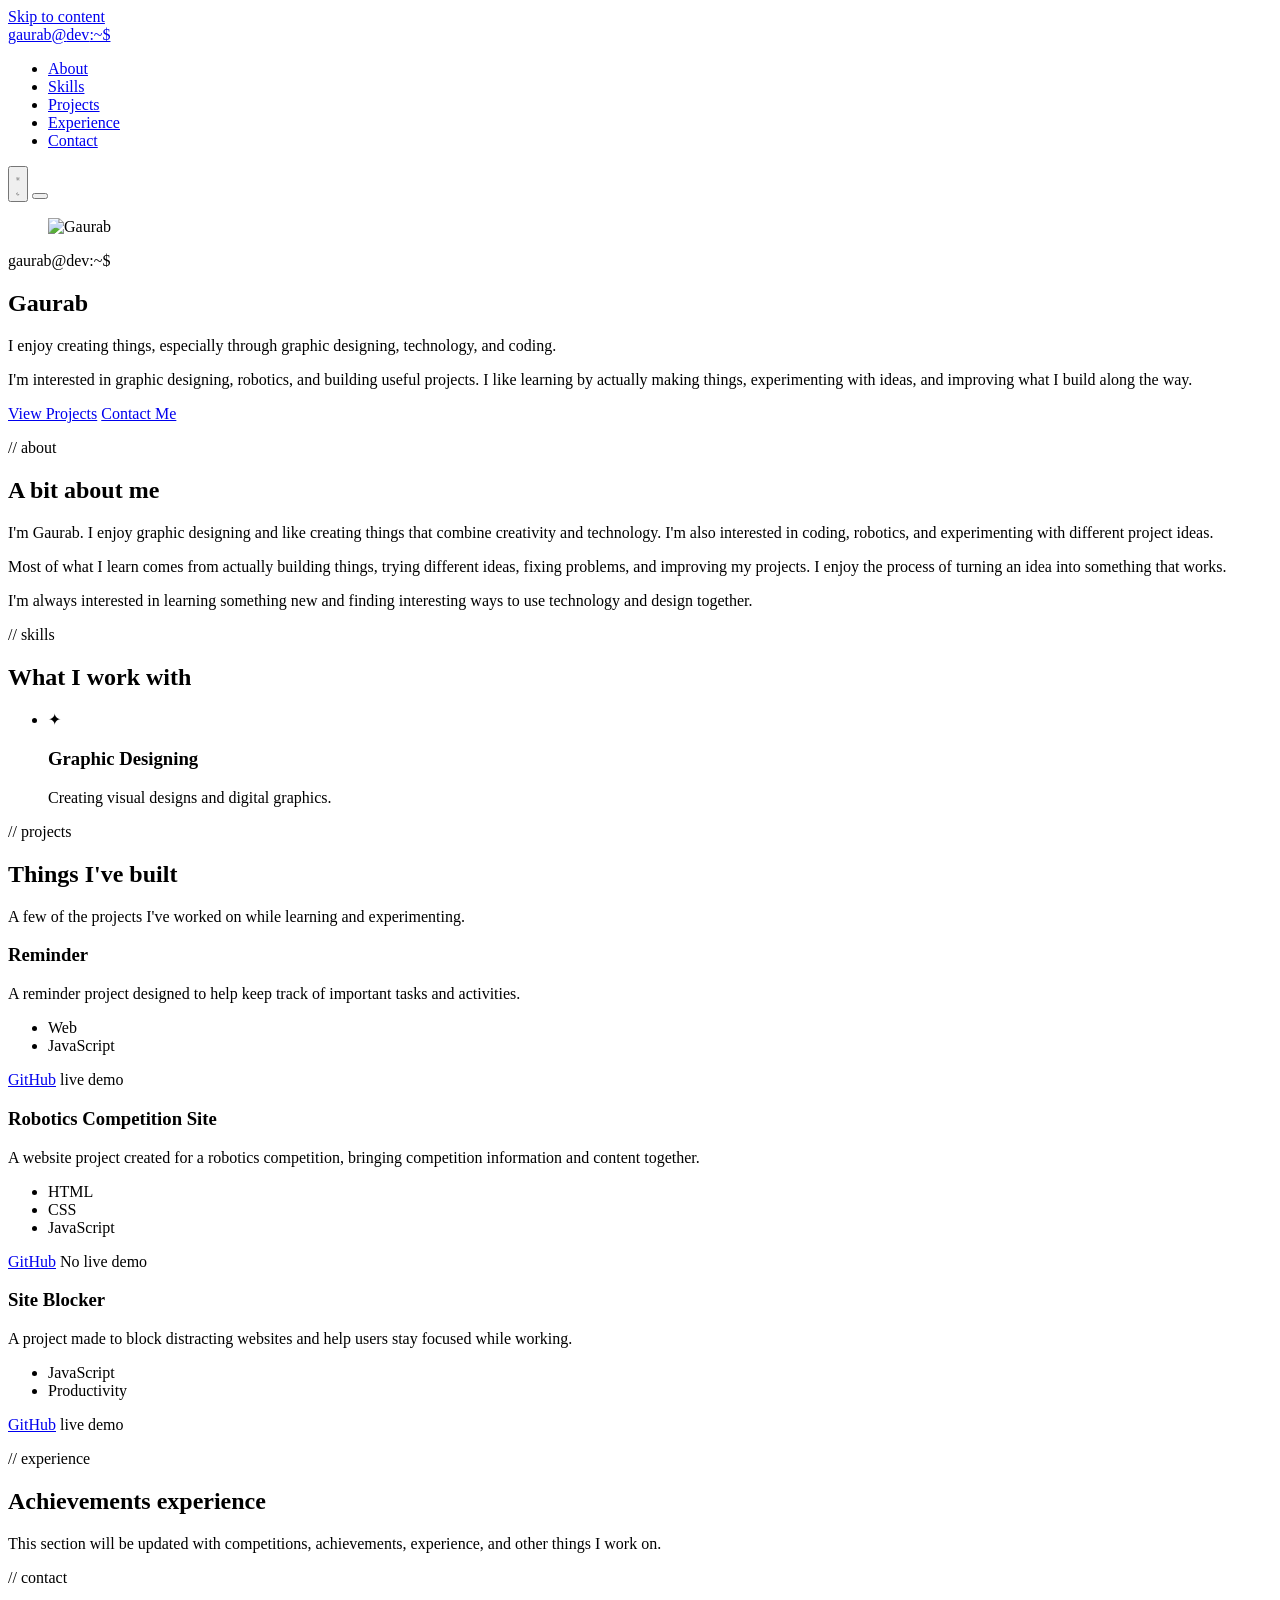
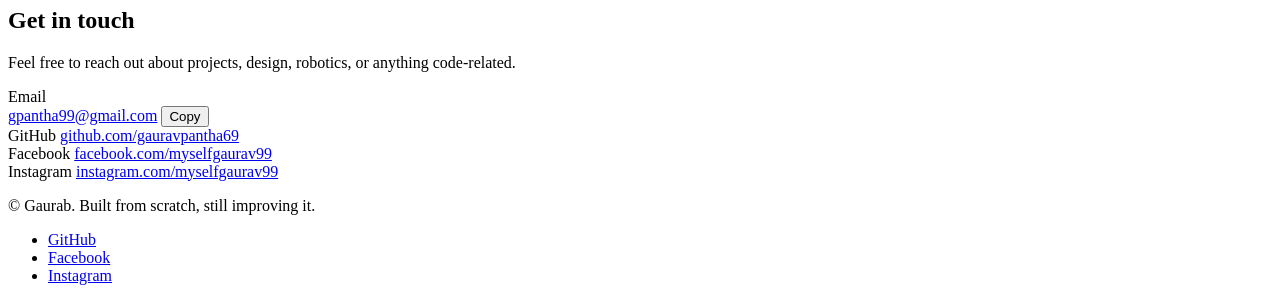
==== index.html @ 4f50353a "index.html" ====
<!DOCTYPE html>
<html lang="en">
<head>
  <meta charset="UTF-8" />
  <meta name="viewport" content="width=device-width, initial-scale=1.0" />
  <title>Gaurab</title>
  <meta name="description" content="Portfolio of Gaurab — student interested in graphic designing, coding, technology, and robotics." />

  <!-- PWA -->
  <link rel="manifest" href="manifest.json" />
  <meta name="theme-color" content="#14171C" />
  <link rel="icon" type="image/png" sizes="192x192" href="assets/icons/icon-192.png" />
  <link rel="apple-touch-icon" href="assets/icons/icon-192.png" />

  <link rel="preconnect" href="https://fonts.googleapis.com" />
  <link rel="preconnect" href="https://fonts.gstatic.com" crossorigin />
  <link href="https://fonts.googleapis.com/css2?family=JetBrains+Mono:wght@400;500;600;700&family=Inter:wght@400;500;600;700&display=swap" rel="stylesheet" />

  <link rel="stylesheet" href="style.css" />
</head>
<body>

  <a class="skip-link" href="#main">Skip to content</a>


  <header class="site-header">
    <nav class="nav" aria-label="Primary">
      <a href="#top" class="nav__logo" aria-label="Gaurab, back to top">
        <span class="nav__prompt">gaurab<span class="nav__at">@</span>dev<span class="nav__colon">:~$</span></span>
      </a>

      <ul class="nav__links" id="nav-links">
        <li><a href="#about" class="nav__link" data-nav-link>About</a></li>
        <li><a href="#skills" class="nav__link" data-nav-link>Skills</a></li>
        <li><a href="#projects" class="nav__link" data-nav-link>Projects</a></li>
        <li><a href="#experience" class="nav__link" data-nav-link>Experience</a></li>
        <li><a href="#contact" class="nav__link" data-nav-link>Contact</a></li>
      </ul>

      <div class="nav__controls">
        <button type="button" class="theme-toggle" id="theme-toggle" aria-label="Switch to light theme" aria-pressed="false">
          <svg class="icon icon-sun" viewBox="0 0 24 24" fill="none" aria-hidden="true" focusable="false">
            <circle cx="12" cy="12" r="4.2" stroke="currentColor" stroke-width="1.6"/>
            <path stroke="currentColor" stroke-width="1.6" stroke-linecap="round" d="M12 2.5v2.4M12 19.1v2.4M4.2 4.2l1.7 1.7M18.1 18.1l1.7 1.7M2.5 12h2.4M19.1 12h2.4M4.2 19.8l1.7-1.7M18.1 5.9l1.7-1.7"/>
          </svg>
          <svg class="icon icon-moon" viewBox="0 0 24 24" fill="none" aria-hidden="true" focusable="false">
            <path stroke="currentColor" stroke-width="1.6" stroke-linejoin="round" d="M20 14.5A8.5 8.5 0 1 1 9.5 4a6.8 6.8 0 0 0 10.5 10.5Z"/>
          </svg>
        </button>

        <button type="button" class="nav__burger" id="nav-burger" aria-label="Open menu" aria-expanded="false" aria-controls="nav-links">
          <span></span><span></span><span></span>
        </button>
      </div>
    </nav>
  </header>

  <main id="main">

    <section class="hero" id="top">
      <div class="wrap hero__layout">
        <figure class="hero__photo">
          <img src="assets/images/gaurav.jpg" alt="Gaurab" width="700" height="978" />
        </figure>

        <div class="hero__text">
          <p class="hero__terminal" aria-hidden="true">
            <span class="hero__terminal-prompt">gaurab@dev:~$</span>
            <span class="hero__terminal-text" id="terminal-text"></span><span class="hero__cursor" id="terminal-cursor">&nbsp;</span>
          </p>

          <h1 class="hero__name">Gaurab</h1>

          <p class="hero__tagline">
            I enjoy creating things, especially through graphic designing, technology, and coding.
          </p>

          <p class="hero__desc">
            I'm interested in graphic designing, robotics, and building useful projects.
            I like learning by actually making things, experimenting with ideas, and improving
            what I build along the way.
          </p>

          <div class="hero__actions">
            <a href="#projects" class="btn btn--primary">View Projects</a>
            <a href="#contact" class="btn btn--ghost">Contact Me</a>
          </div>
        </div>
      </div>
    </section>


    <section class="section" id="about">
      <div class="wrap">
        <p class="eyebrow">// about</p>
        <h2 class="section__title">A bit about me</h2>

        <div class="about__content">
          <p>
            I'm Gaurab. I enjoy graphic designing and like creating things that
            combine creativity and technology. I'm also interested in coding,
            robotics, and experimenting with different project ideas.
          </p>

          <p>
            Most of what I learn comes from actually building things, trying
            different ideas, fixing problems, and improving my projects.
            I enjoy the process of turning an idea into something that works.
          </p>

          <p>
            I'm always interested in learning something new and finding
            interesting ways to use technology and design together.
          </p>
        </div>
      </div>
    </section>


    <section class="section" id="skills">
      <div class="wrap">
        <p class="eyebrow">// skills</p>
        <h2 class="section__title">What I work with</h2>

        <ul class="skills-grid" role="list">
          <li class="skill-card">
            <span class="skill-card__mark" aria-hidden="true">✦</span>
            <h3 class="skill-card__name">Graphic Designing</h3>
            <p class="skill-card__note">Creating visual designs and digital graphics.</p>
          </li>
        </ul>
      </div>
    </section>

    <section class="section" id="projects">
      <div class="wrap">
        <p class="eyebrow">// projects</p>
        <h2 class="section__title">Things I've built</h2>
        <p class="section__intro">
          A few of the projects I've worked on while learning and experimenting.
        </p>

        <div class="projects-grid">

          <article class="project-card">
            <div class="project-card__pins" aria-hidden="true"><span></span><span></span><span></span><span></span></div>
            <h3 class="project-card__title">Reminder</h3>
            <p class="project-card__desc">
              A reminder project designed to help keep track of important
              tasks and activities.
            </p>
            <ul class="project-card__tech" aria-label="Technologies used">
              <li>Web</li>
              <li>JavaScript</li>
            </ul>
            <div class="project-card__actions">
              <a href="https://gpantha99-ctrl.github.io/extention/" class="btn btn--small" aria-label="View Reminder on GitHub">GitHub</a>
              <span class="project-card__no-demo">live demo</span>
            </div>
          </article>

          <article class="project-card">
            <div class="project-card__pins" aria-hidden="true"><span></span><span></span><span></span><span></span></div>
            <h3 class="project-card__title">Robotics Competition Site</h3>
            <p class="project-card__desc">
              A website project created for a robotics competition,
              bringing competition information and content together.
            </p>
            <ul class="project-card__tech" aria-label="Technologies used">
              <li>HTML</li>
              <li>CSS</li>
              <li>JavaScript</li>
            </ul>
            <div class="project-card__actions">
              <a href="#" class="btn btn--small" aria-label="View Robotics Competition Site on GitHub">GitHub</a>
              <span class="project-card__no-demo">No live demo</span>
            </div>
          </article>

          <article class="project-card">
            <div class="project-card__pins" aria-hidden="true"><span></span><span></span><span></span><span></span></div>
            <h3 class="project-card__title">Site Blocker</h3>
            <p class="project-card__desc">
              A project made to block distracting websites and help
              users stay focused while working.
            </p>
            <ul class="project-card__tech" aria-label="Technologies used">
              <li>JavaScript</li>
              <li>Productivity</li>
            </ul>
            <div class="project-card__actions">
              <a href="https://gpantha99-ctrl.github.io/Site-Blocker/" class="btn btn--small" aria-label="View Site Blocker on GitHub">GitHub</a>
              <span class="project-card__no-demo">live demo</span>
            </div>
          </article>

        </div>
      </div>
    </section>

    <section class="section" id="experience">
      <div class="wrap">
        <p class="eyebrow">// experience</p>
        <h2 class="section__title">Achievements experience</h2>

        <div class="empty-state">
          <p class="empty-state__text">
            This section will be updated with competitions, achievements,
            experience, and other things I work on.
          </p>
        </div>
      </div>
    </section>

    <section class="section" id="contact">
      <div class="wrap">
        <p class="eyebrow">// contact</p>
        <h2 class="section__title">Get in touch</h2>
        <p class="section__intro">
          Feel free to reach out about projects, design, robotics, or anything code-related.
        </p>

        <div class="contact-grid">

          <div class="contact-card">
            <span class="contact-card__label">Email</span>
            <div class="contact-card__row">
              <a href="mailto:gpantha99@gmail.com" class="contact-card__value" id="email-link">gpantha99@gmail.com</a>
              <button type="button" class="copy-btn" id="copy-email-btn" aria-label="Copy email address to clipboard">
                <span id="copy-btn-text">Copy</span>
              </button>
            </div>
          </div>

          <div class="contact-card">
            <span class="contact-card__label">GitHub</span>
            <a href="https://github.com/gauravpantha69" class="contact-card__value" target="_blank" rel="noopener noreferrer">
              github.com/gauravpantha69
            </a>
          </div>

          <div class="contact-card">
            <span class="contact-card__label">Facebook</span>
            <a href="https://www.facebook.com/myselfgaurav99" class="contact-card__value" target="_blank" rel="noopener noreferrer">
              facebook.com/myselfgaurav99
            </a>
          </div>

          <div class="contact-card">
            <span class="contact-card__label">Instagram</span>
            <a href="https://www.instagram.com/myselfgaurav99" class="contact-card__value" target="_blank" rel="noopener noreferrer">
              instagram.com/myselfgaurav99
            </a>
          </div>

        </div>
      </div>
    </section>

  </main>


  <footer class="site-footer">
    <div class="wrap site-footer__inner">
      <p class="site-footer__copy">
        © <span id="year"></span> Gaurab. Built from scratch, still improving it.
      </p>

      <ul class="site-footer__links">
        <li>
          <a href="https://github.com/gauravpantha69" target="_blank" rel="noopener noreferrer" aria-label="GitHub">
            GitHub
          </a>
        </li>

        <li>
          <a href="https://www.facebook.com/myselfgaurav99" target="_blank" rel="noopener noreferrer" aria-label="Facebook">
            Facebook
          </a>
        </li>

        <li>
          <a href="https://www.instagram.com/myselfgaurav99" target="_blank" rel="noopener noreferrer" aria-label="Instagram">
            Instagram
          </a>
        </li>
      </ul>
    </div>
  </footer>

  <script src="script.js"></script>
</body>
</html>
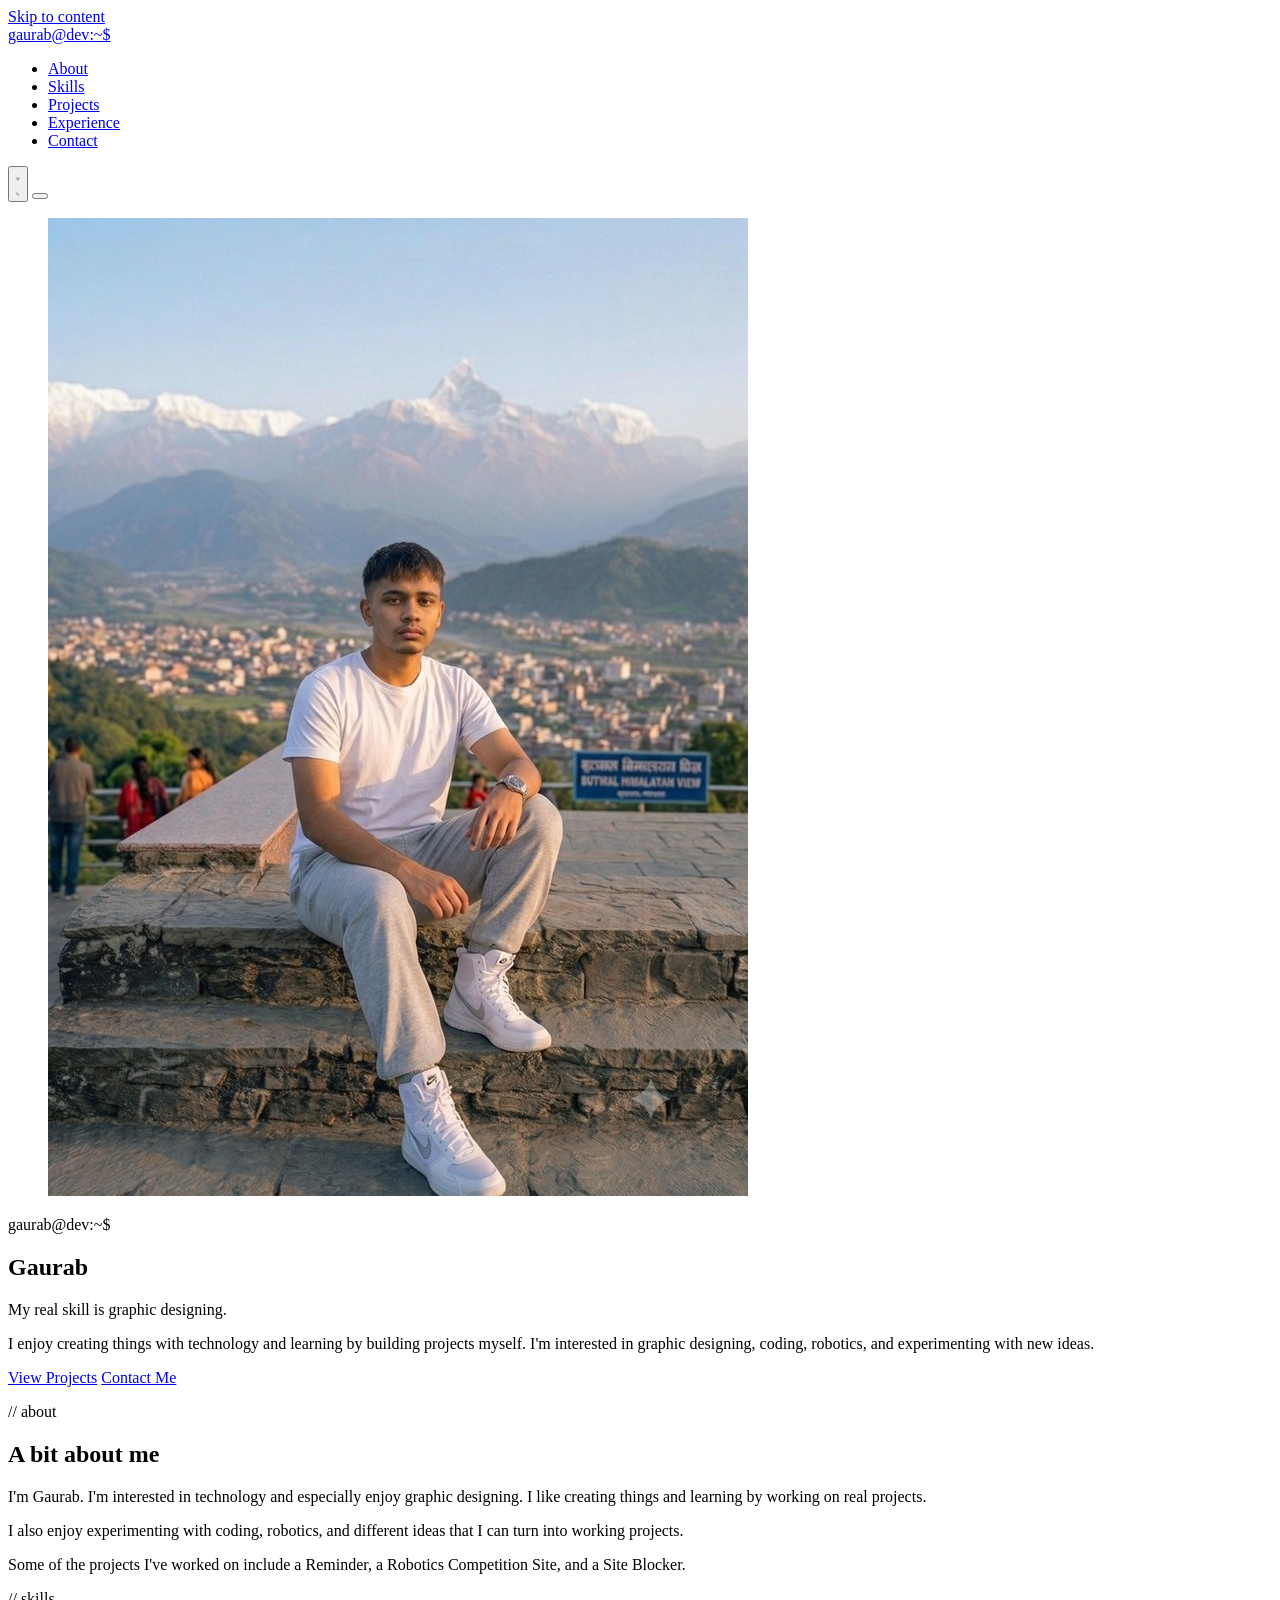
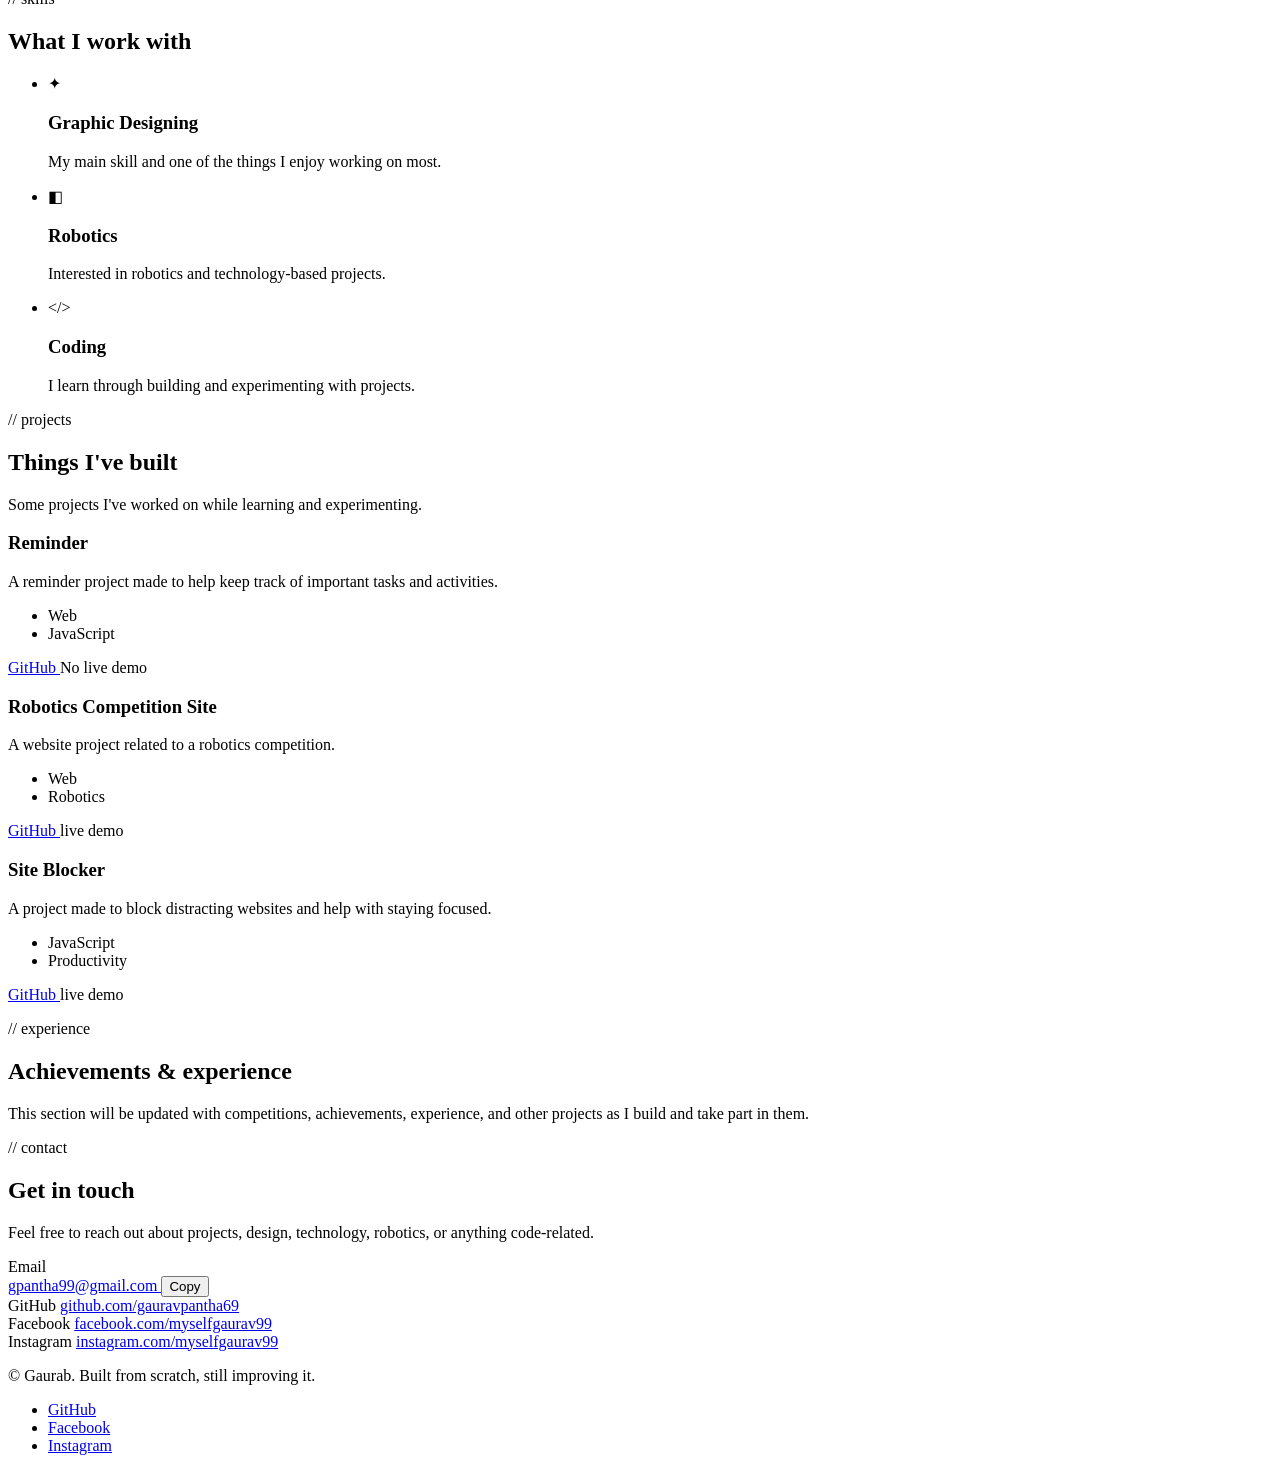
==== commit f500cdf5: "index.html" ====
--- a/index.html
+++ b/index.html
@@ -1,10 +1,11 @@
 <!DOCTYPE html>
 <html lang="en">
 <head>
+
   <meta charset="UTF-8" />
   <meta name="viewport" content="width=device-width, initial-scale=1.0" />
   <title>Gaurab</title>
-  <meta name="description" content="Portfolio of Gaurab — student interested in graphic designing, coding, technology, and robotics." />
+  <meta name="description" content="Portfolio of Gaurab — graphic designer interested in technology, coding, and robotics." />
 
   <!-- PWA -->
   <link rel="manifest" href="manifest.json" />
@@ -22,9 +23,9 @@
 
   <a class="skip-link" href="#main">Skip to content</a>
 
-
   <header class="site-header">
     <nav class="nav" aria-label="Primary">
+
       <a href="#top" class="nav__logo" aria-label="Gaurab, back to top">
         <span class="nav__prompt">gaurab<span class="nav__at">@</span>dev<span class="nav__colon">:~$</span></span>
       </a>
@@ -38,11 +39,13 @@
       </ul>
 
       <div class="nav__controls">
+
         <button type="button" class="theme-toggle" id="theme-toggle" aria-label="Switch to light theme" aria-pressed="false">
           <svg class="icon icon-sun" viewBox="0 0 24 24" fill="none" aria-hidden="true" focusable="false">
             <circle cx="12" cy="12" r="4.2" stroke="currentColor" stroke-width="1.6"/>
             <path stroke="currentColor" stroke-width="1.6" stroke-linecap="round" d="M12 2.5v2.4M12 19.1v2.4M4.2 4.2l1.7 1.7M18.1 18.1l1.7 1.7M2.5 12h2.4M19.1 12h2.4M4.2 19.8l1.7-1.7M18.1 5.9l1.7-1.7"/>
           </svg>
+
           <svg class="icon icon-moon" viewBox="0 0 24 24" fill="none" aria-hidden="true" focusable="false">
             <path stroke="currentColor" stroke-width="1.6" stroke-linejoin="round" d="M20 14.5A8.5 8.5 0 1 1 9.5 4a6.8 6.8 0 0 0 10.5 10.5Z"/>
           </svg>
@@ -51,40 +54,51 @@
         <button type="button" class="nav__burger" id="nav-burger" aria-label="Open menu" aria-expanded="false" aria-controls="nav-links">
           <span></span><span></span><span></span>
         </button>
+
       </div>
     </nav>
   </header>
 
+
   <main id="main">
 
     <section class="hero" id="top">
       <div class="wrap hero__layout">
+
         <figure class="hero__photo">
-          <img src="assets/images/gaurav.jpg" alt="Gaurab" width="700" height="978" />
+          <img
+            src="assests/images/gaurav.jpg"
+            alt="Gaurab"
+            width="700"
+            height="978"
+          />
         </figure>
 
         <div class="hero__text">
+
           <p class="hero__terminal" aria-hidden="true">
             <span class="hero__terminal-prompt">gaurab@dev:~$</span>
-            <span class="hero__terminal-text" id="terminal-text"></span><span class="hero__cursor" id="terminal-cursor">&nbsp;</span>
+            <span class="hero__terminal-text" id="terminal-text"></span>
+            <span class="hero__cursor" id="terminal-cursor">&nbsp;</span>
           </p>
 
           <h1 class="hero__name">Gaurab</h1>
 
           <p class="hero__tagline">
-            I enjoy creating things, especially through graphic designing, technology, and coding.
+            My real skill is graphic designing.
           </p>
 
           <p class="hero__desc">
-            I'm interested in graphic designing, robotics, and building useful projects.
-            I like learning by actually making things, experimenting with ideas, and improving
-            what I build along the way.
+            I enjoy creating things with technology and learning by building
+            projects myself. I'm interested in graphic designing, coding,
+            robotics, and experimenting with new ideas.
           </p>
 
           <div class="hero__actions">
             <a href="#projects" class="btn btn--primary">View Projects</a>
             <a href="#contact" class="btn btn--ghost">Contact Me</a>
           </div>
+
         </div>
       </div>
     </section>
@@ -92,165 +106,303 @@
 
     <section class="section" id="about">
       <div class="wrap">
+
         <p class="eyebrow">// about</p>
         <h2 class="section__title">A bit about me</h2>
 
         <div class="about__content">
+
           <p>
-            I'm Gaurab. I enjoy graphic designing and like creating things that
-            combine creativity and technology. I'm also interested in coding,
-            robotics, and experimenting with different project ideas.
+            I'm Gaurab. I'm interested in technology and especially enjoy
+            graphic designing. I like creating things and learning by
+            working on real projects.
           </p>
 
           <p>
-            Most of what I learn comes from actually building things, trying
-            different ideas, fixing problems, and improving my projects.
-            I enjoy the process of turning an idea into something that works.
+            I also enjoy experimenting with coding, robotics, and different
+            ideas that I can turn into working projects.
           </p>
 
           <p>
-            I'm always interested in learning something new and finding
-            interesting ways to use technology and design together.
-          </p>
+            Some of the projects I've worked on include a Reminder,
+            a Robotics Competition Site, and a Site Blocker.
+          </p>
+
         </div>
+
       </div>
     </section>
 
 
     <section class="section" id="skills">
       <div class="wrap">
+
         <p class="eyebrow">// skills</p>
         <h2 class="section__title">What I work with</h2>
 
         <ul class="skills-grid" role="list">
+
           <li class="skill-card">
             <span class="skill-card__mark" aria-hidden="true">✦</span>
             <h3 class="skill-card__name">Graphic Designing</h3>
-            <p class="skill-card__note">Creating visual designs and digital graphics.</p>
+            <p class="skill-card__note">
+              My main skill and one of the things I enjoy working on most.
+            </p>
           </li>
+
+          <li class="skill-card">
+            <span class="skill-card__mark" aria-hidden="true">◧</span>
+            <h3 class="skill-card__name">Robotics</h3>
+            <p class="skill-card__note">
+              Interested in robotics and technology-based projects.
+            </p>
+          </li>
+
+          <li class="skill-card">
+            <span class="skill-card__mark" aria-hidden="true">&lt;/&gt;</span>
+            <h3 class="skill-card__name">Coding</h3>
+            <p class="skill-card__note">
+              I learn through building and experimenting with projects.
+            </p>
+          </li>
+
         </ul>
-      </div>
-    </section>
+
+      </div>
+    </section>
+
 
     <section class="section" id="projects">
       <div class="wrap">
+
         <p class="eyebrow">// projects</p>
         <h2 class="section__title">Things I've built</h2>
+
         <p class="section__intro">
-          A few of the projects I've worked on while learning and experimenting.
+          Some projects I've worked on while learning and experimenting.
         </p>
 
         <div class="projects-grid">
 
           <article class="project-card">
-            <div class="project-card__pins" aria-hidden="true"><span></span><span></span><span></span><span></span></div>
+
+            <div class="project-card__pins" aria-hidden="true">
+              <span></span><span></span><span></span><span></span>
+            </div>
+
             <h3 class="project-card__title">Reminder</h3>
+
             <p class="project-card__desc">
-              A reminder project designed to help keep track of important
+              A reminder project made to help keep track of important
               tasks and activities.
             </p>
+
             <ul class="project-card__tech" aria-label="Technologies used">
               <li>Web</li>
               <li>JavaScript</li>
             </ul>
+
             <div class="project-card__actions">
-              <a href="https://gpantha99-ctrl.github.io/extention/" class="btn btn--small" aria-label="View Reminder on GitHub">GitHub</a>
-              <span class="project-card__no-demo">live demo</span>
-            </div>
+              <a href="#" class="btn btn--small">
+                GitHub
+              </a>
+
+              <span class="project-card__no-demo">
+                No live demo
+              </span>
+            </div>
+
           </article>
 
+
           <article class="project-card">
-            <div class="project-card__pins" aria-hidden="true"><span></span><span></span><span></span><span></span></div>
-            <h3 class="project-card__title">Robotics Competition Site</h3>
+
+            <div class="project-card__pins" aria-hidden="true">
+              <span></span><span></span><span></span><span></span>
+            </div>
+
+            <h3 class="project-card__title">
+              Robotics Competition Site
+            </h3>
+
             <p class="project-card__desc">
-              A website project created for a robotics competition,
-              bringing competition information and content together.
-            </p>
+              A website project related to a robotics competition.
+            </p>
+
             <ul class="project-card__tech" aria-label="Technologies used">
-              <li>HTML</li>
-              <li>CSS</li>
-              <li>JavaScript</li>
+              <li>Web</li>
+              <li>Robotics</li>
             </ul>
+
             <div class="project-card__actions">
-              <a href="#" class="btn btn--small" aria-label="View Robotics Competition Site on GitHub">GitHub</a>
-              <span class="project-card__no-demo">No live demo</span>
-            </div>
+              <a href="https://gpantha99-ctrl.github.io/extention/" class="btn btn--small">
+                GitHub
+              </a>
+
+              <span class="project-card__no-demo">
+                live demo
+              </span>
+            </div>
+
           </article>
 
+
           <article class="project-card">
-            <div class="project-card__pins" aria-hidden="true"><span></span><span></span><span></span><span></span></div>
-            <h3 class="project-card__title">Site Blocker</h3>
+
+            <div class="project-card__pins" aria-hidden="true">
+              <span></span><span></span><span></span><span></span>
+            </div>
+
+            <h3 class="project-card__title">
+              Site Blocker
+            </h3>
+
             <p class="project-card__desc">
               A project made to block distracting websites and help
-              users stay focused while working.
-            </p>
+              with staying focused.
+            </p>
+
             <ul class="project-card__tech" aria-label="Technologies used">
               <li>JavaScript</li>
               <li>Productivity</li>
             </ul>
+
             <div class="project-card__actions">
-              <a href="https://gpantha99-ctrl.github.io/Site-Blocker/" class="btn btn--small" aria-label="View Site Blocker on GitHub">GitHub</a>
-              <span class="project-card__no-demo">live demo</span>
-            </div>
+              <a href="https://gpantha99-ctrl.github.io/Site-Blocker/" class="btn btn--small">
+                GitHub
+              </a>
+
+              <span class="project-card__no-demo">
+                 live demo
+              </span>
+            </div>
+
           </article>
 
         </div>
       </div>
     </section>
+
 
     <section class="section" id="experience">
       <div class="wrap">
+
         <p class="eyebrow">// experience</p>
-        <h2 class="section__title">Achievements experience</h2>
+        <h2 class="section__title">Achievements &amp; experience</h2>
 
         <div class="empty-state">
+
           <p class="empty-state__text">
             This section will be updated with competitions, achievements,
-            experience, and other things I work on.
-          </p>
+            experience, and other projects as I build and take part in them.
+          </p>
+
         </div>
-      </div>
-    </section>
+
+      </div>
+    </section>
+
+
 
     <section class="section" id="contact">
       <div class="wrap">
+
         <p class="eyebrow">// contact</p>
+
         <h2 class="section__title">Get in touch</h2>
+
         <p class="section__intro">
-          Feel free to reach out about projects, design, robotics, or anything code-related.
+          Feel free to reach out about projects, design, technology,
+          robotics, or anything code-related.
         </p>
 
+
         <div class="contact-grid">
 
+    
           <div class="contact-card">
-            <span class="contact-card__label">Email</span>
+
+            <span class="contact-card__label">
+              Email
+            </span>
+
             <div class="contact-card__row">
-              <a href="mailto:gpantha99@gmail.com" class="contact-card__value" id="email-link">gpantha99@gmail.com</a>
-              <button type="button" class="copy-btn" id="copy-email-btn" aria-label="Copy email address to clipboard">
-                <span id="copy-btn-text">Copy</span>
+
+              <a
+                href="mailto:gpantha99@gmail.com"
+                class="contact-card__value"
+                id="email-link">
+                gpantha99@gmail.com
+              </a>
+
+              <button
+                type="button"
+                class="copy-btn"
+                id="copy-email-btn"
+                aria-label="Copy email address to clipboard">
+
+                <span id="copy-btn-text">
+                  Copy
+                </span>
+
               </button>
-            </div>
+
+            </div>
+
           </div>
 
+
+        
           <div class="contact-card">
-            <span class="contact-card__label">GitHub</span>
-            <a href="https://github.com/gauravpantha69" class="contact-card__value" target="_blank" rel="noopener noreferrer">
+
+            <span class="contact-card__label">
+              GitHub
+            </span>
+
+            <a
+              href="https://github.com/gauravpantha69"
+              class="contact-card__value"
+              target="_blank"
+              rel="noopener noreferrer">
               github.com/gauravpantha69
             </a>
+
           </div>
 
+
+        
           <div class="contact-card">
-            <span class="contact-card__label">Facebook</span>
-            <a href="https://www.facebook.com/myselfgaurav99" class="contact-card__value" target="_blank" rel="noopener noreferrer">
+
+            <span class="contact-card__label">
+              Facebook
+            </span>
+
+            <a
+              href="https://www.facebook.com/myselfgaurav99"
+              class="contact-card__value"
+              target="_blank"
+              rel="noopener noreferrer">
               facebook.com/myselfgaurav99
             </a>
+
           </div>
 
+
+         
           <div class="contact-card">
-            <span class="contact-card__label">Instagram</span>
-            <a href="https://www.instagram.com/myselfgaurav99" class="contact-card__value" target="_blank" rel="noopener noreferrer">
+
+            <span class="contact-card__label">
+              Instagram
+            </span>
+
+            <a
+              href="https://www.instagram.com/myselfgaurav99"
+              class="contact-card__value"
+              target="_blank"
+              rel="noopener noreferrer">
               instagram.com/myselfgaurav99
             </a>
+
           </div>
 
         </div>
@@ -261,33 +413,54 @@
 
 
   <footer class="site-footer">
+
     <div class="wrap site-footer__inner">
+
       <p class="site-footer__copy">
-        © <span id="year"></span> Gaurab. Built from scratch, still improving it.
+        © <span id="year"></span> Gaurab.
+        Built from scratch, still improving it.
       </p>
 
       <ul class="site-footer__links">
+
         <li>
-          <a href="https://github.com/gauravpantha69" target="_blank" rel="noopener noreferrer" aria-label="GitHub">
+          <a
+            href="https://github.com/gauravpantha69"
+            target="_blank"
+            rel="noopener noreferrer"
+            aria-label="GitHub">
             GitHub
           </a>
         </li>
 
         <li>
-          <a href="https://www.facebook.com/myselfgaurav99" target="_blank" rel="noopener noreferrer" aria-label="Facebook">
+          <a
+            href="https://www.facebook.com/myselfgaurav99"
+            target="_blank"
+            rel="noopener noreferrer"
+            aria-label="Facebook">
             Facebook
           </a>
         </li>
 
         <li>
-          <a href="https://www.instagram.com/myselfgaurav99" target="_blank" rel="noopener noreferrer" aria-label="Instagram">
+          <a
+            href="https://www.instagram.com/myselfgaurav99"
+            target="_blank"
+            rel="noopener noreferrer"
+            aria-label="Instagram">
             Instagram
           </a>
         </li>
+
       </ul>
+
     </div>
+
   </footer>
 
+
   <script src="script.js"></script>
+
 </body>
 </html>
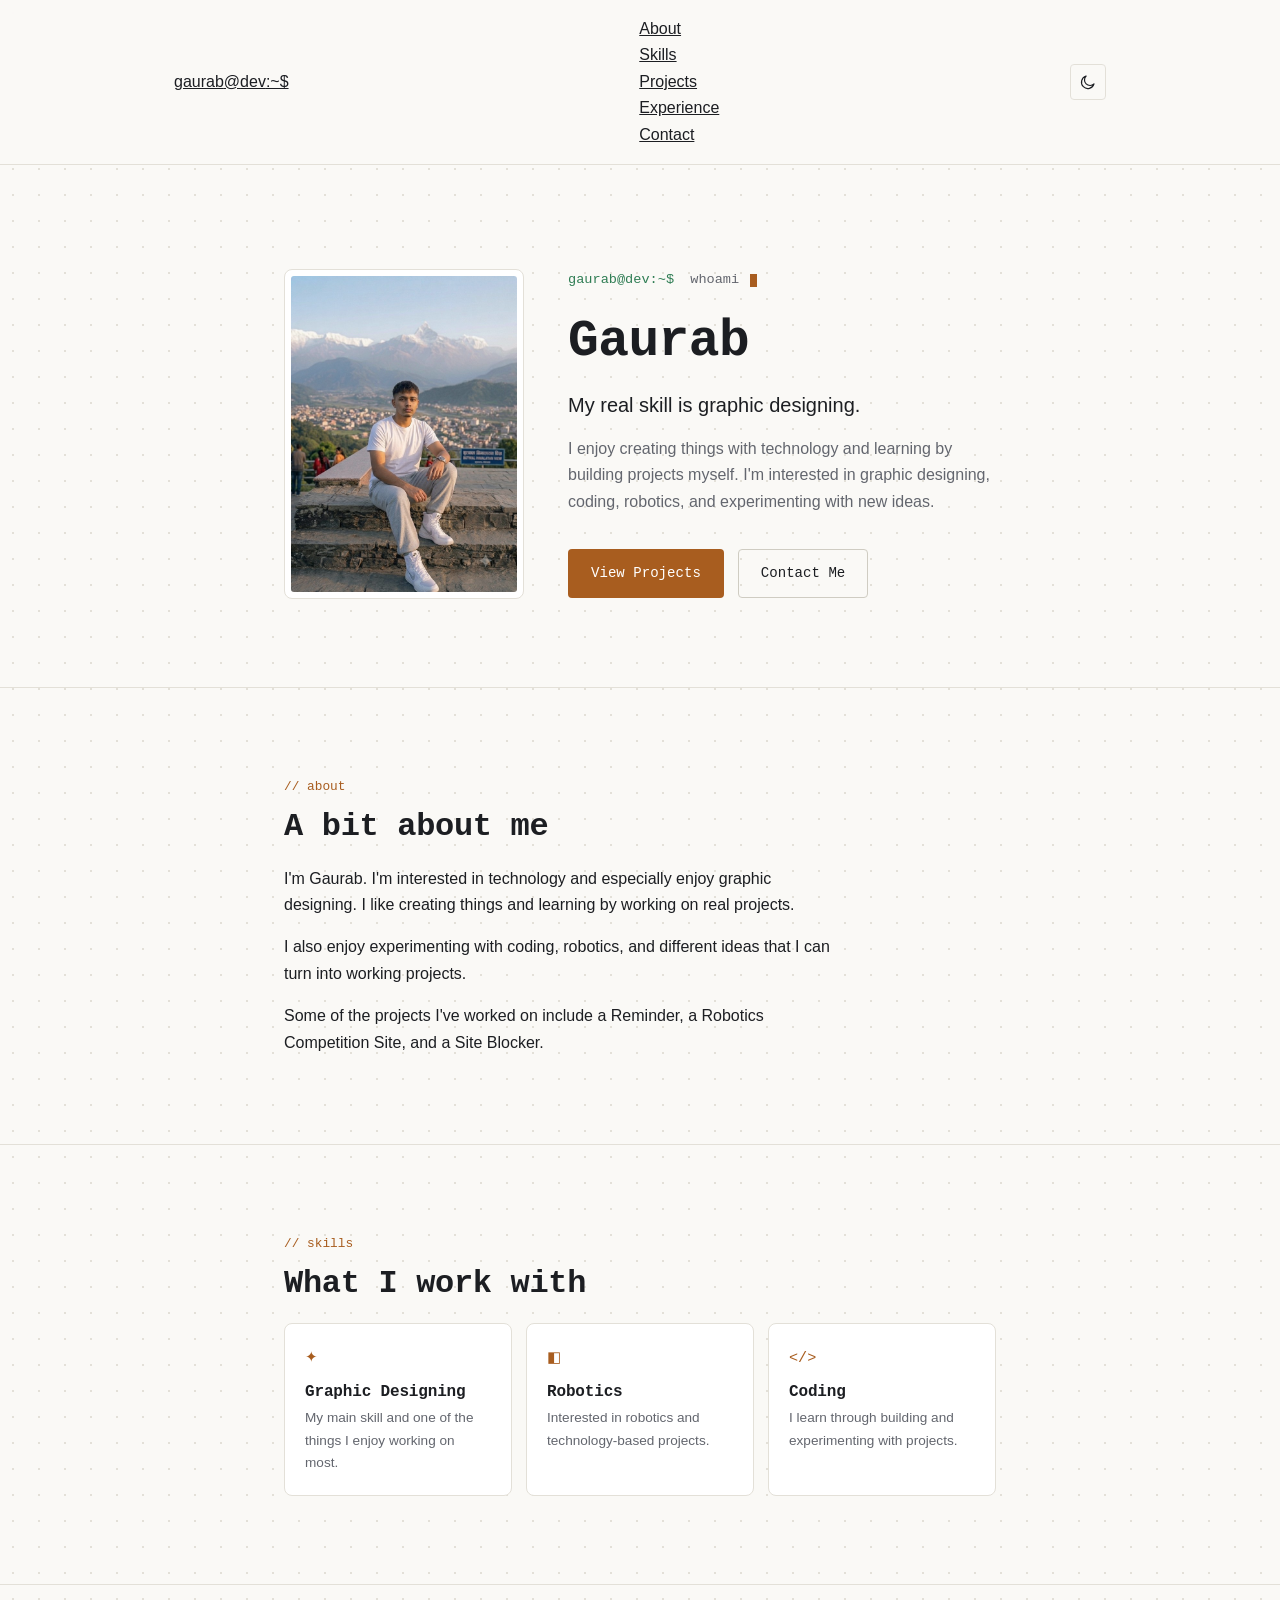
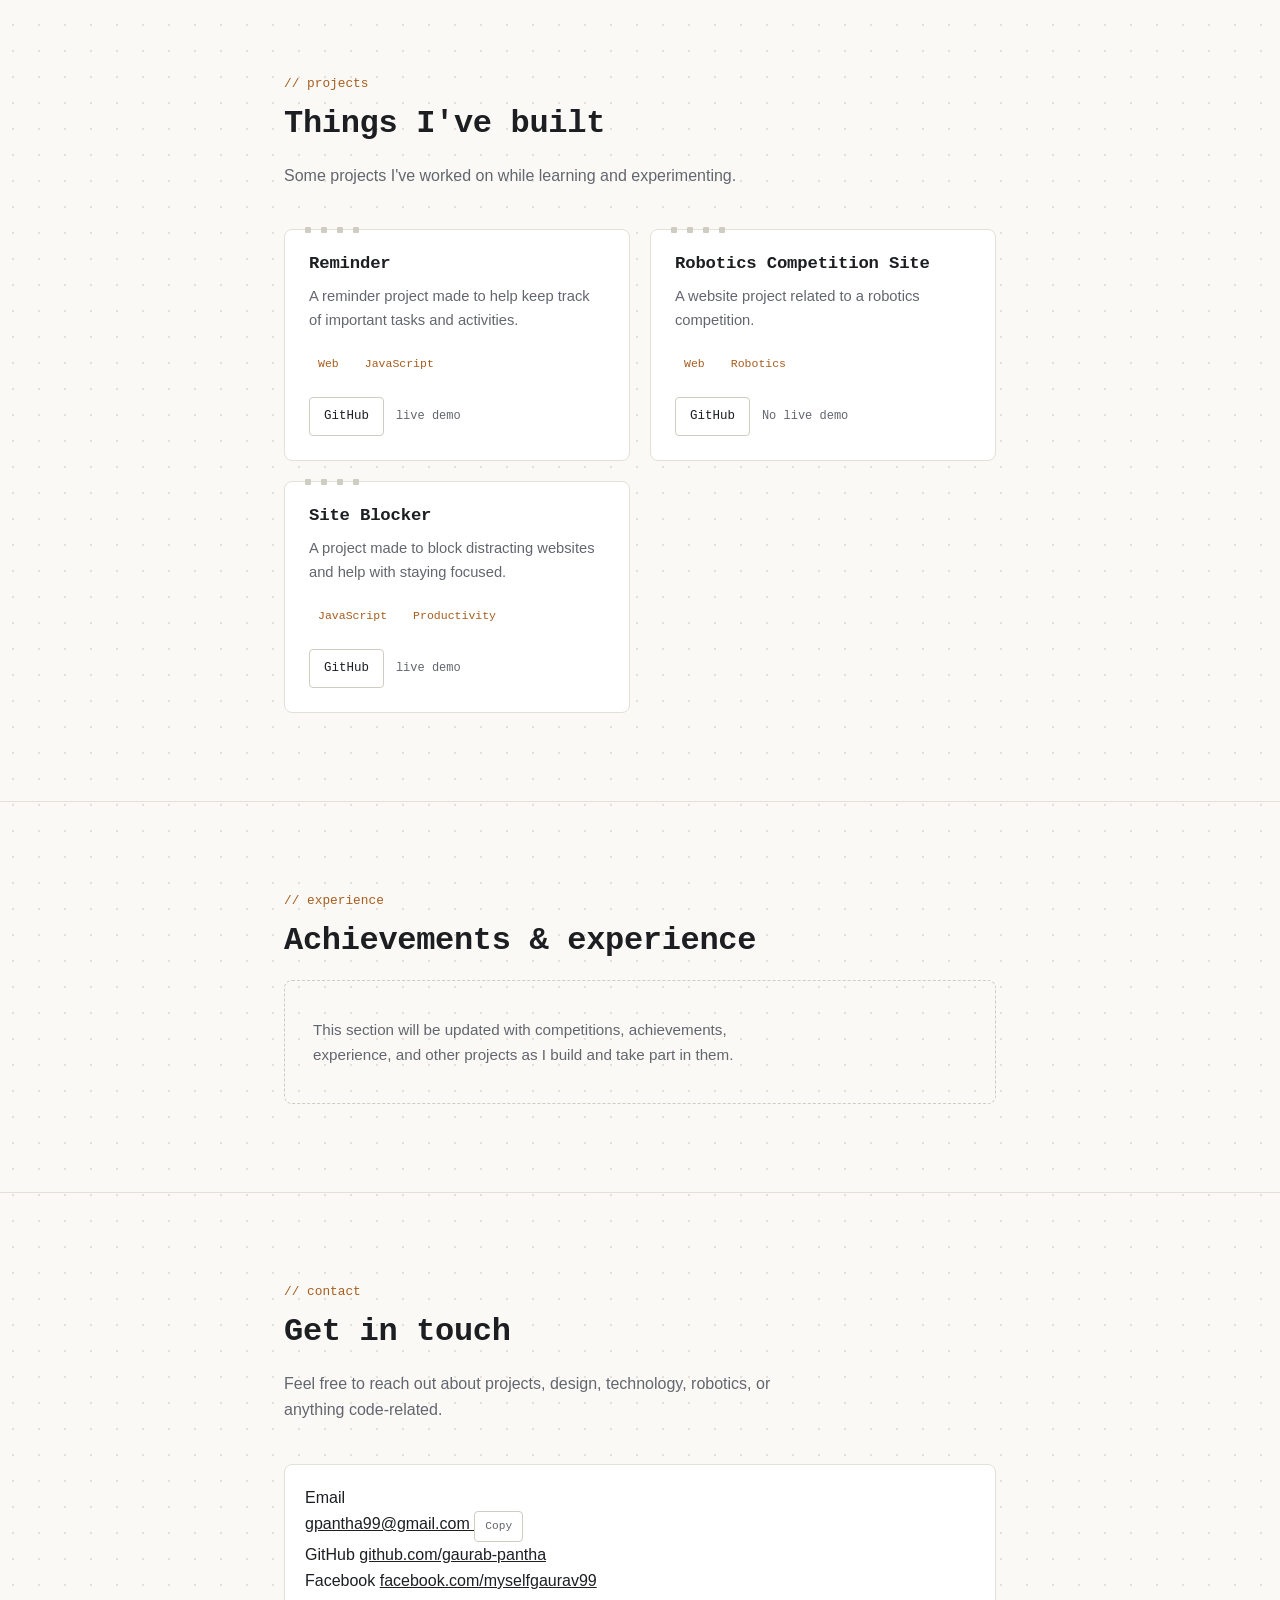
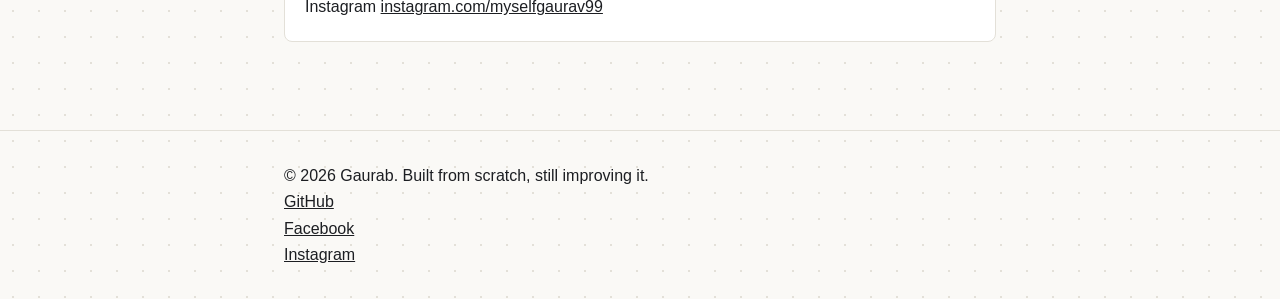
==== commit 8aee3907: "index.html updated Github ID" ====
--- a/index.html
+++ b/index.html
@@ -203,12 +203,12 @@
             </ul>
 
             <div class="project-card__actions">
-              <a href="#" class="btn btn--small">
+              <a href="https://gaurab-pantha.github.io/extention/" class="btn btn--small">
                 GitHub
               </a>
 
               <span class="project-card__no-demo">
-                No live demo
+                live demo
               </span>
             </div>
 
@@ -235,12 +235,12 @@
             </ul>
 
             <div class="project-card__actions">
-              <a href="https://gpantha99-ctrl.github.io/extention/" class="btn btn--small">
+              <a href="" class="btn btn--small">
                 GitHub
               </a>
 
               <span class="project-card__no-demo">
-                live demo
+                No live demo
               </span>
             </div>
 
@@ -268,7 +268,7 @@
             </ul>
 
             <div class="project-card__actions">
-              <a href="https://gpantha99-ctrl.github.io/Site-Blocker/" class="btn btn--small">
+              <a href="https://gaurab-pantha.github.io/Site-Blocker/" class="btn btn--small">
                 GitHub
               </a>
 
@@ -364,7 +364,7 @@
               class="contact-card__value"
               target="_blank"
               rel="noopener noreferrer">
-              github.com/gauravpantha69
+              github.com/gaurab-pantha
             </a>
 
           </div>
--- a/style.css
+++ b/style.css
@@ -0,0 +1,868 @@
+:root {
+    --bg: #14171c;
+    --bg-raised: #1a1e24;
+    --ink: #eae7de;
+    --muted: #8b8f98;
+    --line: #272b32;
+    --line-strong: #343a42;
+    --accent: #e8a33d;
+    --accent-ink: #14171c;
+    --accent-soft: rgba(232, 163, 61, 0.12);
+    --status: #5fb488;
+    --danger: #e2645a;
+
+
+
+
+    --font-mono: "JetBrains Mono", ui_monospace, "SFMono-Regular", Menlo, monospace;
+    --font-sans: "Inter", -apple-system, BlinkMacSystemFont, "Segoe UI", sans-serif;
+
+
+    --content-w: 760px;
+    --wide-w: 980px;
+
+    --radius-sm: 4px;
+    --radius-md: 8px;
+
+
+    -dur-fast: 150ms;
+    --dur-med: 320ms;
+    --ease:cubic-bezier(0.4, 0, 0.2,1);
+
+    color-scheme: dark;
+
+}
+
+[data-theme="light"] {
+    --bg: #faf9f6;
+    --bg-raised: #ffffff;
+    --ink: #1c1e22;
+    --muted: #63666e;
+    --line: #e3e0d8;
+    --line-strong: #cfccc2;
+    --accent: #a85d1f;
+    --accent-ink: #ffffff;
+    --accent-soft: #rgba(168, 93, 31, 0.08);
+    --status: #2f7d54;
+    --danger: #b8362c;
+    color-scheme: light;
+    
+}
+
+*,
+*::before,
+*::after {
+    box-sizing: border-box;
+
+}
+
+html {
+    scroll-behavior: smooth;
+}
+
+@media (prefers-reduced-motion: reduce) {
+    html {
+        scroll-behavior: auto;
+    }
+    *,
+    *::before,
+    *::after {
+        animation-duration: 0.001ms !important;
+        animation-iteration-count: 1 !important;
+        transition-duration: 0.001ms !important;
+        scroll-behavior: auto !important;
+        
+    }
+}
+
+
+body {
+    margin: 0;
+    background: radial-gradient(var(--line) 1px, transparent 1px);
+    background-size: 26px 26px;
+    background-color: var(--bg);
+    color: var(--ink);
+    font-family: var(--font-sans);
+    font-size: 16px;
+    line-height: 1.65;
+    -webkit-font-smoothing: antialiased;
+    transition: background-color var(--dur-med) var(--ease), color var(--dur-med) var(--ease);
+
+}
+
+
+h1, h2, h3 {
+    font-family: var(--font-mono);
+    line-height: 1.15;
+    margin: 0;
+    letter-spacing: -0.01em;
+}
+
+p {
+    margin: 0;
+    color: var(--ink);
+
+}
+
+a {
+    color: inherit;
+}
+
+img {
+    max-width: 100%;
+    display: block;
+}
+
+ul {
+    
+    list-style: none;
+    margin: 0;
+    padding: 0;
+}
+
+button {
+    font: inherit;
+    color: inherit;
+    background: none;
+    border: none;
+    cursor: pointer;
+}
+
+.wrap {
+    max-width: var(--content-w);
+    margin: 0 auto;
+    padding: 0 24px;
+}
+
+.skip-link {
+    position: absolute;
+    left: -999px;
+    background: var(--accent);
+    color: var(--accent-ink);
+    padding: 10px 16px;
+    border-radius: var(--radius-sm);
+    z-index: 200;
+    font-family: var(--font-mono);
+    font-size: 0.85rem;
+}
+
+.skip-link:focus {
+    left: 16px;
+    top: 16px;
+}
+
+:focus-visible {
+    outline: 2px solid var(--accent);
+    outline-offset: 3px;
+    border-radius: 2px;
+}
+
+.site-header {
+    position: sticky;
+    top: 0;
+    z-index: 100;
+    background: color-mix(in srgb, var(--bg) 88%, transparent);
+
+    
+    backdrop-filter: blur(8px);
+    border-bottom: 1px solid var(--line);
+}
+
+
+.nav {
+    max-width: var(--wide-w);
+    
+    margin: 0 auto;
+    padding: 16px 24px;
+    display: flex;
+    align-items: center;
+    justify-content: space-between;
+    gap: 16px;
+}
+
+
+
+.nav_logo {
+    text-decoration: none;
+    font-family: var(--font-mono);
+    font-size: 0.92rem;
+    font-weight: 500;
+    color: var(--ink);
+    white-space: nowrap;
+}
+.nav_prompt .nav_at,
+.nav_prompt .nav_colon {
+    color: var(--accent);
+}
+
+
+.nav_links {
+    display: flex;
+    gap: 28px;
+    flex-wrap: wrap;
+}
+
+.nav_link {
+    text-decoration: none;
+    font-family: var(--font-mono);
+    font-size: 0.85rem;
+    color: var(--muted);
+    padding: 4px 2px;
+    transition: color var(--dur-fast) var(--ease);
+}
+
+
+.nav_link:hover,
+.nav_link:focus-visible {
+    color: var(--ink);
+
+}
+
+
+
+.nav_link::after {
+    content: "";
+    position: absolute;
+    left: 0;
+    bottom: -3px;
+    width: 100%;
+    height: 1px;
+    
+    background: var(--accent);
+    transform-origin: left;
+    transition: transform var(--dur-fast) var(--ease);
+}
+
+
+.nav_link:hover::after,
+.nav_link:focus-visible::after {
+    transform: scaleX(1);
+}
+
+.nav_link.is-active {
+    color: var(--accent);
+}
+
+.nav_controls {
+    display: flex;
+    align-items: center;
+    gap: 8px;
+}
+
+
+.theme-toggle {
+    width: 36px;
+    height: 36px;
+    display: grid;
+    place-items: center;
+    border: 1px solid var(--line);
+    border-radius: var(--radius-sm);
+    color: var(--ink);
+    transition: border-color var(--dur-fast) var(--ease), color var(--dur-fast) var(--ease);
+    
+}
+
+.theme-toggle:hover {
+    border-color: var(--accent);
+    color: var(--accent);
+    
+}
+.icon {
+    width: 18px;
+    height: 18px;
+}
+
+.icon-moon {
+    display: none;
+
+}
+
+[data-theme="light"] .icon-sun {
+    display: none;
+}
+
+
+[data-theme="light"] .icon-moon {
+    
+    display: block;
+}
+
+
+.nav__burger {
+  display: none;
+  width: 36px;
+  height: 36px;
+  flex-direction: column;
+  justify-content: center;
+  align-items: center;
+  gap: 5px;
+  border: 1px solid var(--line);
+  border-radius: var(--radius-sm);
+}
+
+
+.nav__burger span {
+    
+  width: 16px;
+  height: 1.5px;
+  background: var(--ink);
+  transition: transform var(--dur-fast) var(--ease), opacity var(--dur-fast) var(--ease);
+}
+
+.nav__burger.is-open span:nth-child(1) {
+  transform: translateY(6.5px) rotate(45deg);
+}
+.nav__burger.is-open span:nth-child(2) {
+  opacity: 0;
+}
+.nav__burger.is-open span:nth-child(3) {
+  transform: translateY(-6.5px) rotate(-45deg);
+}
+
+
+
+
+.hero {
+  padding: 104px 0 88px;
+}
+
+.hero__layout {
+  display: grid;
+  grid-template-columns: 240px 1fr;
+  gap: 44px;
+  align-items: center;
+}
+
+.hero__photo {
+  margin: 0;
+  border: 1px solid var(--line);
+  border-radius: var(--radius-md);
+  padding: 6px;
+    
+  background: var(--bg-raised);
+}
+
+.hero__photo img {
+  width: 100%;
+  height: auto;
+  border-radius: 3px;
+  filter: grayscale(0.15);
+}
+
+.hero__terminal {
+  font-family: var(--font-mono);
+  font-size: 0.85rem;
+  color: var(--muted);
+  margin-bottom: 20px;
+  min-height: 1.3em;
+}
+
+.hero__terminal-prompt {
+  color: var(--status);
+  margin-right: 8px;
+}
+
+.hero__cursor {
+  display: inline-block;
+  width: 7px;
+  height: 1em;
+  background: var(--accent);
+  vertical-align: text-bottom;
+  margin-left: 2px;
+  animation: blink 1s step-end infinite;
+}
+
+@keyframes blink {
+  50% {
+    opacity: 0;
+  }
+}
+
+.hero__name {
+  font-size: clamp(2.1rem, 5vw, 3.2rem);
+  font-weight: 700;
+  margin-bottom: 18px;
+}
+
+.hero__tagline {
+  font-size: clamp(1.05rem, 2vw, 1.25rem);
+  max-width: 40ch;
+  margin-bottom: 14px;
+}
+
+.hero__desc {
+  color: var(--muted);
+  max-width: 56ch;
+  margin-bottom: 34px;
+}
+
+.hero__actions {
+  display: flex;
+  gap: 14px;
+  flex-wrap: wrap;
+}
+
+
+
+
+.btn {
+  display: inline-flex;
+  align-items: center;
+  justify-content: center;
+  font-family: var(--font-mono);
+  font-size: 0.88rem;
+  text-decoration: none;
+  padding: 12px 22px;
+  border-radius: var(--radius-sm);
+  border: 1px solid transparent;
+  transition: transform var(--dur-fast) var(--ease), border-color var(--dur-fast) var(--ease),
+    background-color var(--dur-fast) var(--ease), color var(--dur-fast) var(--ease);
+}
+
+.btn:hover {
+  transform: translateY(-1px);
+}
+
+.btn:active {
+  transform: translateY(0);
+}
+
+.btn--primary {
+  background: var(--accent);
+  color: var(--accent-ink);
+}
+
+
+.btn--primary:hover {
+  background: color-mix(in srgb, var(--accent) 88%, black 0%);
+}
+
+
+.btn--ghost {
+  border-color: var(--line-strong);
+  color: var(--ink);
+}
+
+
+.btn--ghost:hover {
+  border-color: var(--accent);
+  color: var(--accent);
+}
+
+
+.btn--small {
+  padding: 8px 14px;
+  font-size: 0.78rem;
+  border: 1px solid var(--line-strong);
+  color: var(--ink);
+}
+
+
+.btn--small:hover {
+  border-color: var(--accent);
+  color: var(--accent);
+}
+
+
+.btn--small-ghost {
+  border-style: dashed;
+}
+
+
+
+.section {
+  padding: 88px 0;
+  border-top: 1px solid var(--line);
+}
+
+.eyebrow {
+  font-family: var(--font-mono);
+  font-size: 0.8rem;
+  color: var(--accent);
+  margin-bottom: 12px;
+}
+
+.section__title {
+  font-size: clamp(1.5rem, 3vw, 2rem);
+  margin-bottom: 20px;
+}
+
+.section__intro {
+  color: var(--muted);
+  max-width: 58ch;
+  margin-bottom: 40px;
+}
+
+.placeholder-note {
+  margin-top: 28px;
+  font-family: var(--font-mono);
+  font-size: 0.78rem;
+  color: var(--muted);
+  border-left: 2px solid var(--line-strong);
+  padding-left: 12px;
+}
+
+
+
+
+[data-reveal] {
+  opacity: 0;
+  transform: translateY(14px);
+  transition: opacity var(--dur-med) var(--ease), transform var(--dur-med) var(--ease);
+}
+
+[data-reveal].is-visible {
+    
+  opacity: 1;
+  transform: translateY(0);
+}
+
+
+
+
+.about__content p {
+  margin-bottom: 16px;
+  max-width: 62ch;
+  color: var(--ink);
+}
+
+.about__content p:last-child {
+  margin-bottom: 0;
+}
+
+
+
+
+.skills-grid {
+  display: grid;
+  grid-template-columns: repeat(auto-fill, minmax(180px, 1fr));
+  gap: 14px;
+}
+
+.skill-card {
+  border: 1px solid var(--line);
+  border-radius: var(--radius-md);
+    
+  padding: 20px;
+  background: var(--bg-raised);
+  transition: border-color var(--dur-fast) var(--ease), transform var(--dur-fast) var(--ease);
+}
+
+.skill-card:hover {
+  border-color: var(--accent);
+  transform: translateY(-2px);
+}
+
+.skill-card__mark {
+  display: inline-block;
+  font-family: var(--font-mono);
+  font-size: 0.95rem;
+  color: var(--accent);
+  margin-bottom: 12px;
+}
+
+
+.skill-card__name {
+  font-size: 1rem;
+  margin-bottom: 6px;
+}
+
+.skill-card__note {
+  font-size: 0.85rem;
+  color: var(--muted);
+}
+
+
+
+.projects-grid {
+  display: grid;
+  grid-template-columns: repeat(auto-fit, minmax(260px, 1fr));
+  gap: 20px;
+    
+}
+
+
+
+.project-card {
+  position: relative;
+  border: 1px solid var(--line);
+  border-radius: var(--radius-md);
+  padding: 24px;
+  background: var(--bg-raised);
+  transition: border-color var(--dur-fast) var(--ease), transform var(--dur-fast) var(--ease);
+}
+
+.project-card:hover {
+  border-color: var(--line-strong);
+  transform: translateY(-3px);
+}
+
+
+.project-card__pins {
+  position: absolute;
+  top: 0;
+  left: 20px;
+  display: flex;
+  gap: 10px;
+}
+
+.project-card__pins span {
+  width: 6px;
+  height: 6px;
+  border-radius: 1px;
+  background: var(--line-strong);
+  transform: translateY(-50%);
+}
+
+
+.project-card__badge {
+  display: inline-block;
+  font-family: var(--font-mono);
+  font-size: 0.68rem;
+  letter-spacing: 0.04em;
+    
+  text-transform: uppercase;
+  color: var(--muted);
+  border: 1px dashed var(--line-strong);
+  border-radius: 999px;
+    
+  padding: 3px 10px;
+  margin-bottom: 14px;
+}
+
+.project-card__title {
+  font-size: 1.08rem;
+  margin-bottom: 10px;
+}
+
+.project-card__desc {
+  color: var(--muted);
+  font-size: 0.92rem;
+  margin-bottom: 18px;
+}
+
+.project-card__tech {
+  display: flex;
+    
+  flex-wrap: wrap;
+  gap: 8px;
+  margin-bottom: 20px;
+}
+
+.project-card__tech li {
+  font-family: var(--font-mono);
+  font-size: 0.72rem;
+  color: var(--accent);
+  background: var(--accent-soft);
+  padding: 4px 9px;
+    
+  border-radius: var(--radius-sm);
+}
+
+.project-card__actions {
+  display: flex;
+    
+  align-items: center;
+  gap: 12px;
+  flex-wrap: wrap;
+}
+
+.project-card__no-demo {
+  font-family: var(--font-mono);
+  font-size: 0.75rem;
+  color: var(--muted);
+}
+
+
+.empty-state {
+  border: 1px dashed var(--line-strong);
+  border-radius: var(--radius-md);
+  padding: 36px 28px;
+  text-align: left;
+    
+}
+
+.empty-state__text {
+  color: var(--muted);
+  max-width: 58ch;
+  font-size: 0.95rem;
+}
+
+
+.contact-grid {
+    position: relative;
+    
+    border: 1px solid var(--line);
+    border-radius: var(--radius-md);
+    padding: 20px;
+    background: var(--bg-raised);
+}
+
+
+.contact-card_label {
+    display: block;
+    font-family: var(--font-mono);
+    font-size: 0.72rem;
+    color: var(--muted);
+    text-transform: uppercase;
+    letter-spacing: 0.04em;
+    margin-bottom: 10px;
+}
+
+.contact-card_value {
+    display: inline-block;
+    text-decoration: none;
+    font-size: 0.095rem;
+    word-break: break-word;
+    border-bottom: 1px solid transparent;
+    transition: border-color var(--dur-fast) var(--ease), color var(--dur-fast) var(--ease);
+
+}
+
+
+.contact-card_value:hover,
+.contact-card_value:focus-visible {
+    color: var(--accent);
+    border-color: var(--accent);
+}
+
+.contact-card_row {
+    display: flex;
+    align-items: center;
+    justify-content: space-between;
+    gap: 10px;
+}
+
+
+.copy-btn {
+    font-family: var(--font-mono);
+    font-size: 0.7rem;
+    border: 1px solid var(--line-strong);
+    border-radius: var(--radius-sm);
+    padding: 5px 10px;
+    color: var(--muted);
+    white-space: nowrap;
+    transition: border-color var(--dur-fast) var(--ease), color var(--dur-fast) var(--ease);
+
+}
+
+.copy-btn:hover {
+    border-color: var(--accent);
+    color: var(--accent);
+}
+
+.placeholder-tag {
+    position: absolute;
+    top: 20px;
+    right: 2opx;
+    font-family: var(--font-mono);
+    font-size: 0.62rem;
+    color: var(--muted);
+    text-transform: uppercase;
+}
+
+
+.site-footer {
+    border-top: 1px solid var(--line);
+    padding: 32px 0;
+}
+
+.site-footer_inner {
+    display: flex;
+    flex-wrap: wrap;
+    align-items: center;
+    justify-content: space-between;
+    gap: 16px;
+}
+
+.site-footer_copy {
+    font-family: var(--font-mono);
+    font-size: 0.078rem;
+    color: var(--muted);
+}
+
+
+.site-footer_links {
+    display: flex;
+    gap: 20px;
+}
+
+
+.site-footer_links a {
+    text-decoration: none;
+    font-family: var(--font-mono);
+    font-size: 0.78rem;
+    color: var(--muted);
+    transition: color var(--dur-fast) var(--ease);
+}
+
+.site-footer_links a:hover {
+    color: var(--accent);
+}
+
+
+@media (max-width: 760px) {
+  .nav_links {
+    position: fixed;
+    inset: 61px 0 auto 0;
+    background: var(--bg);
+    border-bottom: 1px solid var(--line);
+    flex-direction: column;
+    gap: 0;
+    padding: 8px 24px 20px;
+    transform: translateY(-8px);
+    opacity: 0;
+    pointer-events: none;
+    transition: opacity var(--dur-fast) var(--ease), transform var(--dur-fast) var(--ease);
+  
+  }
+
+
+
+ .nav_links.is-open {
+  opacity: 1;
+  transform: translateY(0);
+  pointer-events: auto;
+ }
+
+ .nav_links li {
+  border-bottom: 1px solid var(--line);
+ }
+
+ .nav_link {
+  display: block;
+  padding: 14px 2px;
+ }
+
+ .nav__burger {
+  display: flex;
+ }
+
+ .hero {
+  padding: 72px 0 56px;
+ }
+ .hero__layout {
+  grid-template-columns: 1fr;
+  gap: 28px;
+ }
+
+ .hero__photo {
+  max-width: 200px;
+ }
+
+ .section {
+  padding: 6opx 0;
+ }
+}
+
+@media (max-width: 480px) {
+  .hero__actions {
+    flex-direction: column;
+    align-items: stretch;
+  }
+
+  .content-card_row {
+    flex-direction: column;
+    align-items: flex-start;
+  }
+}
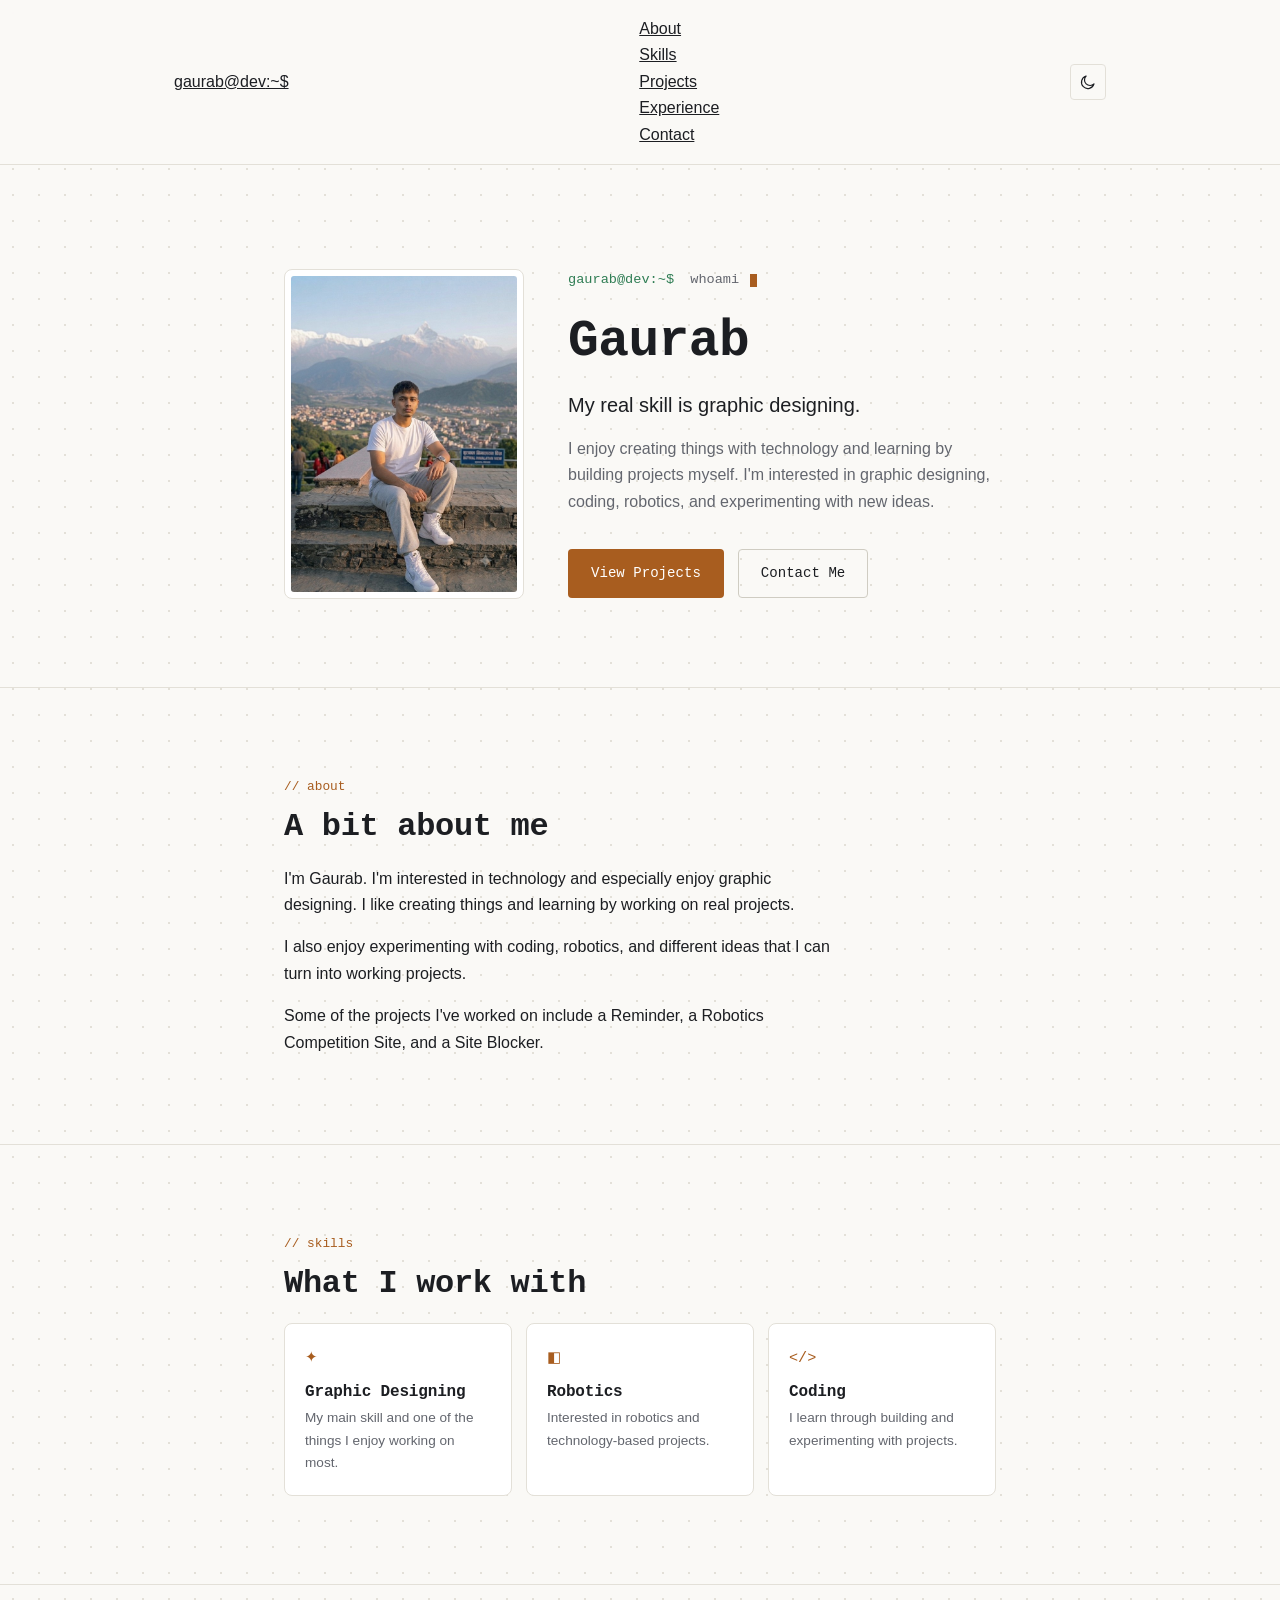
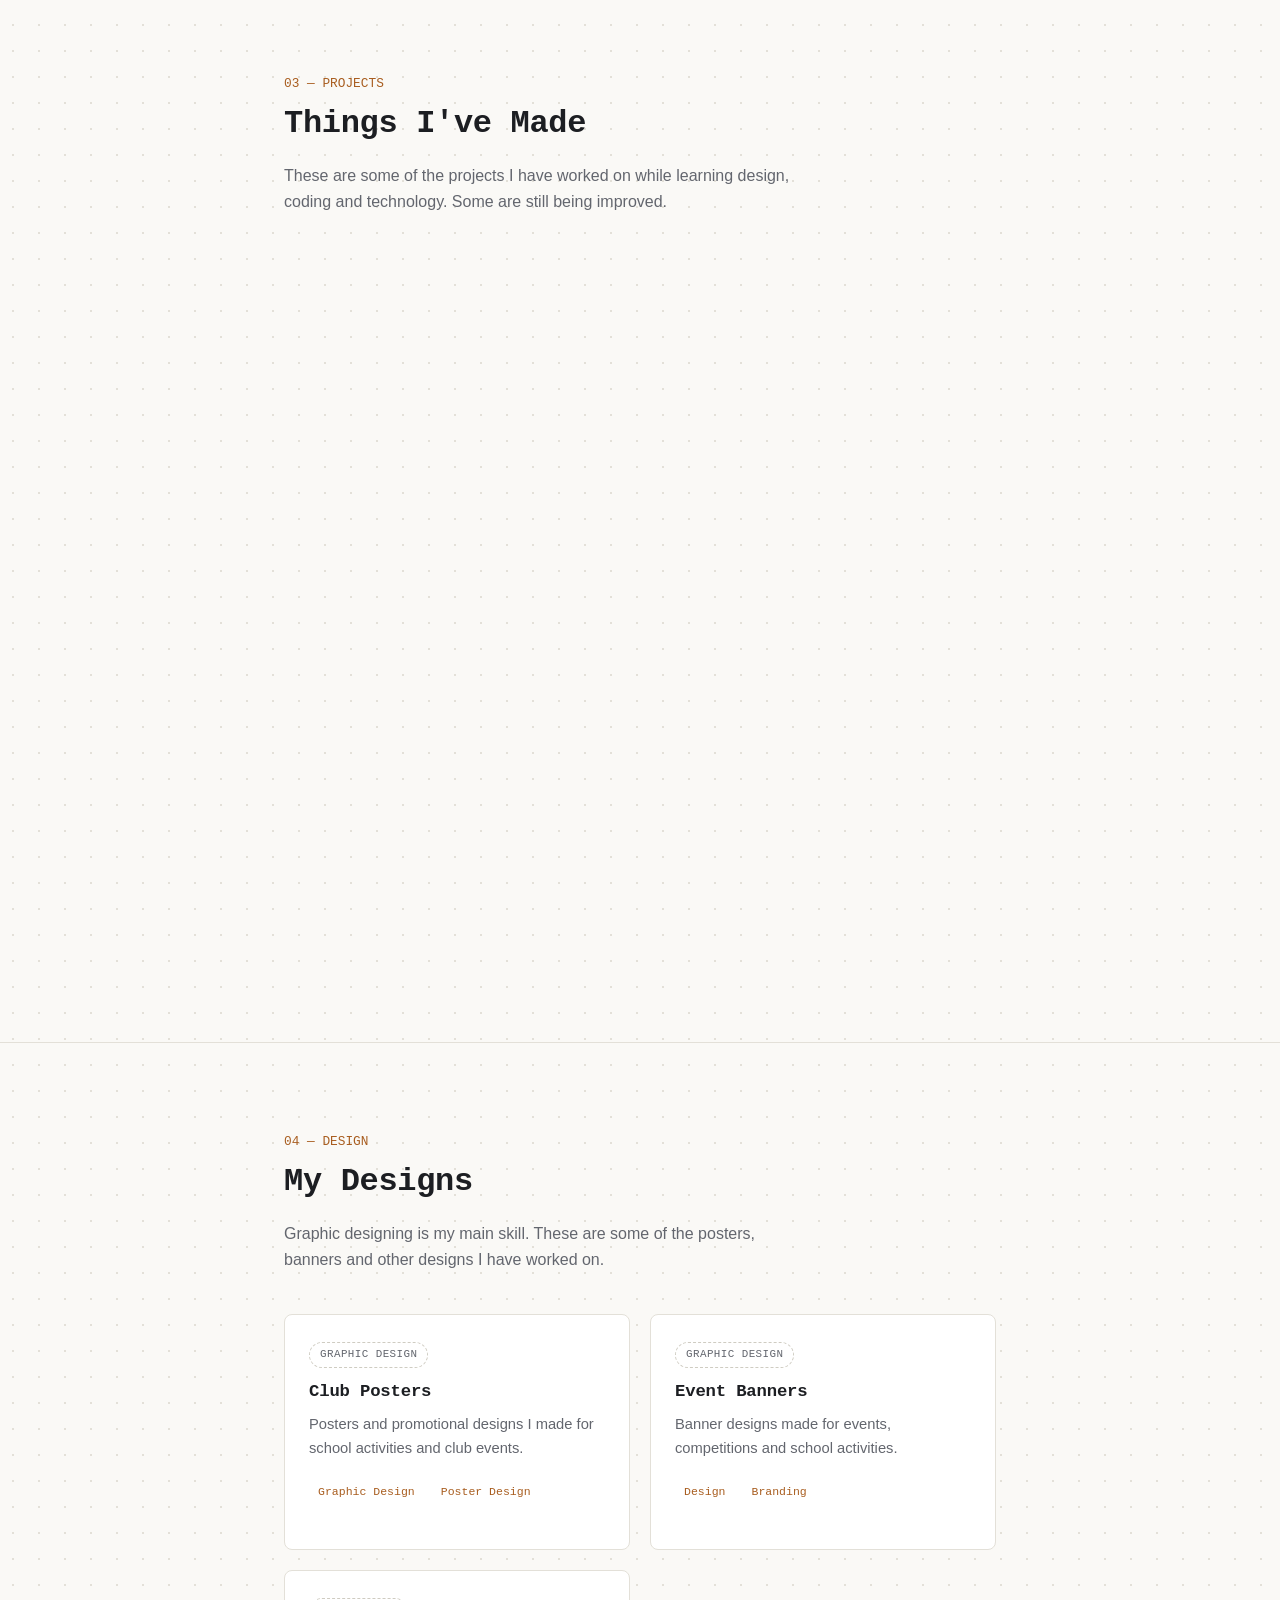
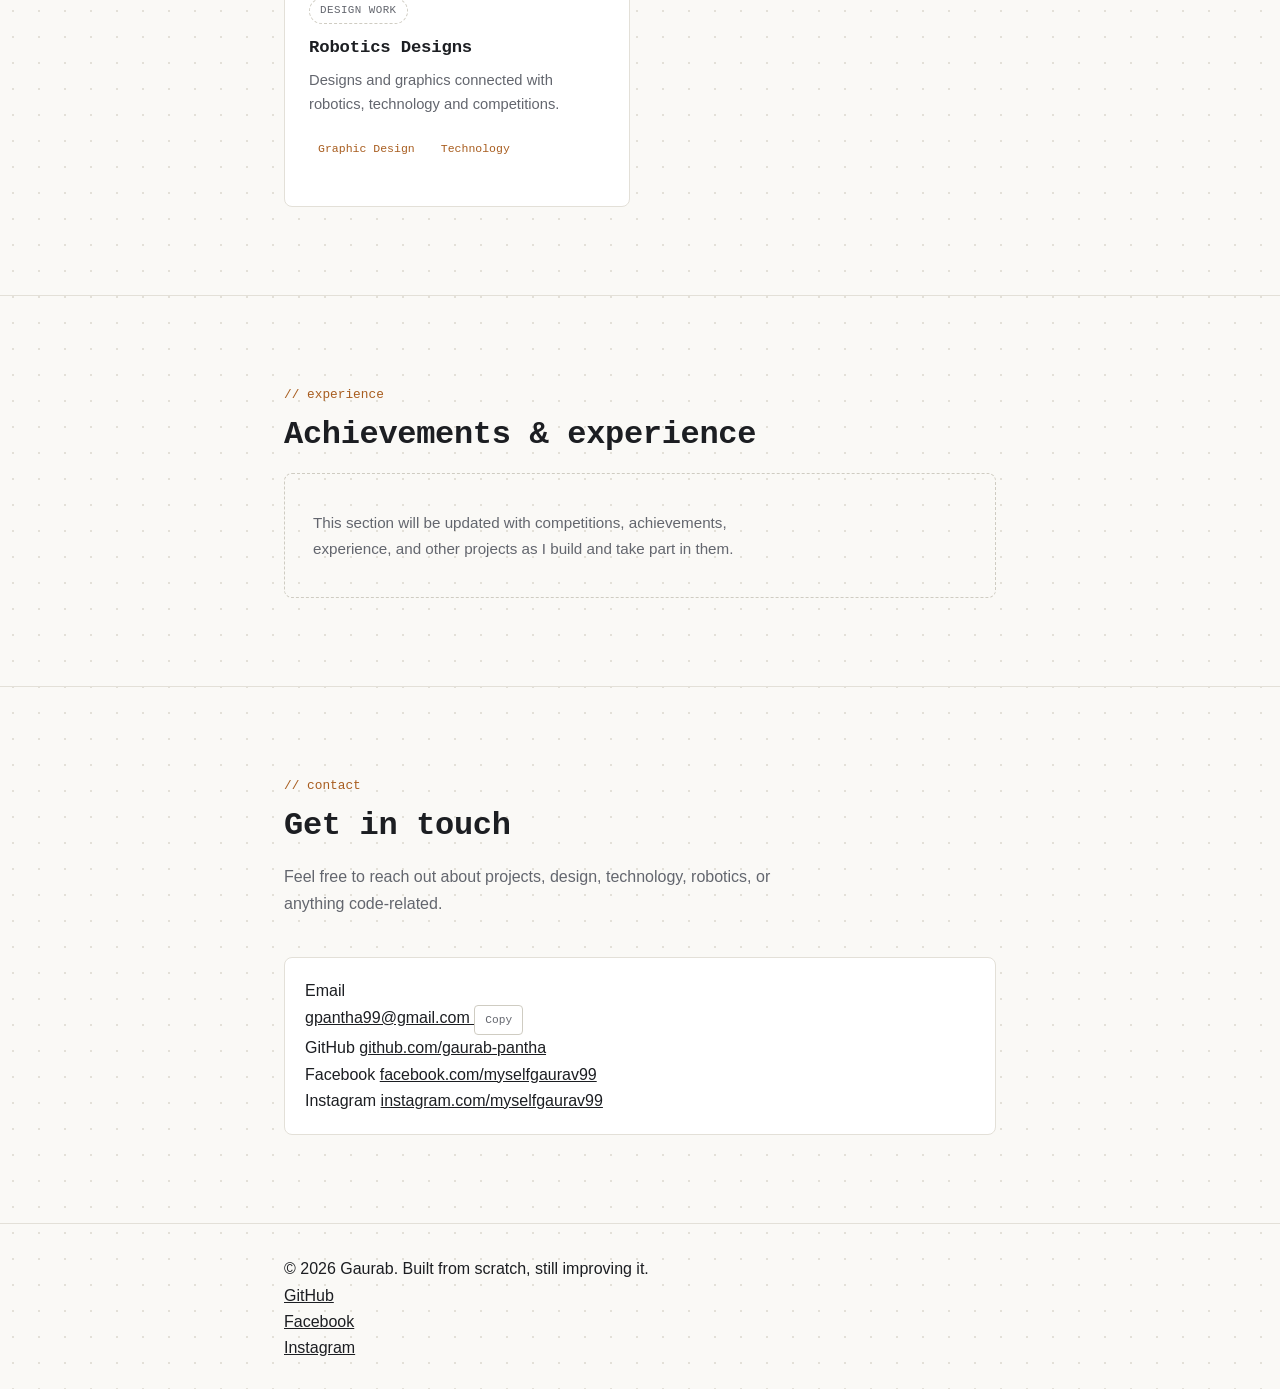
==== commit f24e0e1b: "index.html I updated my portfolio with more project details and added a design section for my graphi" ====
--- a/index.html
+++ b/index.html
@@ -1,6 +1,7 @@
 <!DOCTYPE html>
 <html lang="en">
 <head>
+
 
   <meta charset="UTF-8" />
   <meta name="viewport" content="width=device-width, initial-scale=1.0" />
@@ -36,10 +37,12 @@
         <li><a href="#projects" class="nav__link" data-nav-link>Projects</a></li>
         <li><a href="#experience" class="nav__link" data-nav-link>Experience</a></li>
         <li><a href="#contact" class="nav__link" data-nav-link>Contact</a></li>
+        
       </ul>
 
       <div class="nav__controls">
 
+        
         <button type="button" class="theme-toggle" id="theme-toggle" aria-label="Switch to light theme" aria-pressed="false">
           <svg class="icon icon-sun" viewBox="0 0 24 24" fill="none" aria-hidden="true" focusable="false">
             <circle cx="12" cy="12" r="4.2" stroke="currentColor" stroke-width="1.6"/>
@@ -51,6 +54,7 @@
           </svg>
         </button>
 
+        
         <button type="button" class="nav__burger" id="nav-burger" aria-label="Open menu" aria-expanded="false" aria-controls="nav-links">
           <span></span><span></span><span></span>
         </button>
@@ -63,6 +67,7 @@
   <main id="main">
 
     <section class="hero" id="top">
+      
       <div class="wrap hero__layout">
 
         <figure class="hero__photo">
@@ -79,6 +84,7 @@
           <p class="hero__terminal" aria-hidden="true">
             <span class="hero__terminal-prompt">gaurab@dev:~$</span>
             <span class="hero__terminal-text" id="terminal-text"></span>
+            
             <span class="hero__cursor" id="terminal-cursor">&nbsp;</span>
           </p>
 
@@ -92,12 +98,14 @@
             I enjoy creating things with technology and learning by building
             projects myself. I'm interested in graphic designing, coding,
             robotics, and experimenting with new ideas.
+            
           </p>
 
           <div class="hero__actions">
             <a href="#projects" class="btn btn--primary">View Projects</a>
             <a href="#contact" class="btn btn--ghost">Contact Me</a>
           </div>
+          
 
         </div>
       </div>
@@ -108,6 +116,7 @@
       <div class="wrap">
 
         <p class="eyebrow">// about</p>
+        
         <h2 class="section__title">A bit about me</h2>
 
         <div class="about__content">
@@ -121,6 +130,7 @@
           <p>
             I also enjoy experimenting with coding, robotics, and different
             ideas that I can turn into working projects.
+            
           </p>
 
           <p>
@@ -144,6 +154,7 @@
 
           <li class="skill-card">
             <span class="skill-card__mark" aria-hidden="true">✦</span>
+            
             <h3 class="skill-card__name">Graphic Designing</h3>
             <p class="skill-card__note">
               My main skill and one of the things I enjoy working on most.
@@ -156,12 +167,14 @@
             <p class="skill-card__note">
               Interested in robotics and technology-based projects.
             </p>
+            
           </li>
 
           <li class="skill-card">
             <span class="skill-card__mark" aria-hidden="true">&lt;/&gt;</span>
             <h3 class="skill-card__name">Coding</h3>
             <p class="skill-card__note">
+              
               I learn through building and experimenting with projects.
             </p>
           </li>
@@ -172,117 +185,309 @@
     </section>
 
 
-    <section class="section" id="projects">
-      <div class="wrap">
-
-        <p class="eyebrow">// projects</p>
-        <h2 class="section__title">Things I've built</h2>
-
-        <p class="section__intro">
-          Some projects I've worked on while learning and experimenting.
-        </p>
-
-        <div class="projects-grid">
-
-          <article class="project-card">
-
-            <div class="project-card__pins" aria-hidden="true">
-              <span></span><span></span><span></span><span></span>
-            </div>
-
-            <h3 class="project-card__title">Reminder</h3>
-
-            <p class="project-card__desc">
-              A reminder project made to help keep track of important
-              tasks and activities.
-            </p>
-
-            <ul class="project-card__tech" aria-label="Technologies used">
-              <li>Web</li>
-              <li>JavaScript</li>
-            </ul>
-
-            <div class="project-card__actions">
-              <a href="https://gaurab-pantha.github.io/extention/" class="btn btn--small">
-                GitHub
-              </a>
-
-              <span class="project-card__no-demo">
-                live demo
-              </span>
-            </div>
-
-          </article>
-
-
-          <article class="project-card">
-
-            <div class="project-card__pins" aria-hidden="true">
-              <span></span><span></span><span></span><span></span>
-            </div>
-
-            <h3 class="project-card__title">
-              Robotics Competition Site
-            </h3>
-
-            <p class="project-card__desc">
-              A website project related to a robotics competition.
-            </p>
-
-            <ul class="project-card__tech" aria-label="Technologies used">
-              <li>Web</li>
-              <li>Robotics</li>
-            </ul>
-
-            <div class="project-card__actions">
-              <a href="" class="btn btn--small">
-                GitHub
-              </a>
-
-              <span class="project-card__no-demo">
-                No live demo
-              </span>
-            </div>
-
-          </article>
-
-
-          <article class="project-card">
-
-            <div class="project-card__pins" aria-hidden="true">
-              <span></span><span></span><span></span><span></span>
-            </div>
-
-            <h3 class="project-card__title">
-              Site Blocker
-            </h3>
-
-            <p class="project-card__desc">
-              A project made to block distracting websites and help
-              with staying focused.
-            </p>
-
-            <ul class="project-card__tech" aria-label="Technologies used">
-              <li>JavaScript</li>
-              <li>Productivity</li>
-            </ul>
-
-            <div class="project-card__actions">
-              <a href="https://gaurab-pantha.github.io/Site-Blocker/" class="btn btn--small">
-                GitHub
-              </a>
-
-              <span class="project-card__no-demo">
-                 live demo
-              </span>
-            </div>
-
-          </article>
-
-        </div>
-      </div>
-    </section>
-
+ <section class="section" id="projects">
+  <div class="wrap">
+
+    <p class="eyebrow">03 — PROJECTS</p>
+
+    
+    <h2 class="section__title">Things I've Made</h2>
+
+    <p class="section__intro">
+      These are some of the projects I have worked on while learning
+      design, coding and technology. Some are still being improved.
+      
+    </p>
+
+    <div class="projects-grid">
+
+      
+      <article class="project-card" data-reveal>
+
+        <div class="project-card__pins">
+          <span></span>
+          
+          <span></span>
+        </div>
+
+        <span class="project-card__badge">
+          Project
+          
+        </span>
+
+        <h3 class="project-card__title">
+          Reminder
+        </h3>
+
+        <p class="project-card__desc">
+          A small project I made for keeping track of reminders
+          and tasks. I made it while learning how to build useful
+          
+          things with code.
+        </p>
+
+        <ul class="project-card__tech">
+          
+          <li>HTML</li>
+          <li>CSS</li>
+          <li>JavaScript</li>
+        </ul>
+
+        <div class="project-card__actions">
+          <a
+            href="#"
+            class="btn btn--small"
+            
+            target="_blank"
+            rel="noopener"
+          >
+            View Project
+          </a>
+
+          <span class="project-card__no-demo">
+            Add link
+          </span>
+        </div>
+
+      </article>
+
+
+      
+      <article class="project-card" data-reveal>
+
+        
+        <div class="project-card__pins">
+          <span></span>
+          <span></span>
+        </div>
+
+        <span class="project-card__badge">
+          
+          Robotics
+        </span>
+
+        <h3 class="project-card__title">
+          Robotics Competition Website
+        </h3>
+
+        <p class="project-card__desc">
+          A website project related to a robotics competition.
+          I worked on the design and layout to make the information
+          easier to find and understand.
+        </p>
+
+        <ul class="project-card__tech">
+          <li>HTML</li>
+          <li>CSS</li>
+          <li>Design</li>
+        </ul>
+        
+
+        <div class="project-card__actions">
+          <a
+            href="#"
+            class="btn btn--small"
+            target="_blank"
+            rel="noopener"
+          >
+             Project currently not available
+          </a>
+
+          <span class="project-card__no-demo">
+            Add link
+          </span>
+        </div>
+
+      </article>
+
+      
+
+      <article class="project-card" data-reveal>
+
+        <div class="project-card__pins">
+          <span></span>
+          <span></span>
+        </div>
+
+        <span class="project-card__badge">
+          Utility
+        </span>
+
+        <h3 class="project-card__title">
+          Site Blocker
+          
+        </h3>
+
+        <p class="project-card__desc">
+          A project I made for blocking distracting websites.
+          I wanted to experiment with making a simple tool that
+          could be useful in everyday work.
+        </p>
+
+        <ul class="project-card__tech">
+          <li>Web</li>
+          <li>JavaScript</li>
+        </ul>
+
+        <div class="project-card__actions">
+          <a
+            href="https://gaurab-pantha.github.io/Site-Blocker/"
+            class="btn btn--small"
+            target="_blank"
+            rel="noopener"
+            
+          >
+            View Project
+          </a>
+
+          <span class="project-card__no-demo">
+            Add link
+          </span>
+        </div>
+
+      </article>
+
+
+      <article class="project-card" data-reveal>
+
+        <div class="project-card__pins">
+          <span></span>
+          <span></span>
+        </div>
+
+        <span class="project-card__badge">
+          Current
+          
+        </span>
+
+        <h3 class="project-card__title">
+          Personal Portfolio
+        </h3>
+
+        <p class="project-card__desc">
+          This portfolio is one of my current projects. I am using
+          it to practice web development and to keep my work in
+          
+          one place.
+        </p>
+
+        <ul class="project-card__tech">
+          <li>HTML</li>
+          <li>CSS</li>
+          
+          <li>JavaScript</li>
+        </ul>
+        
+
+        <div class="project-card__actions">
+          <a
+            href="https://github.com/gauravpantha69"
+            class="btn btn--small"
+            target="_blank"
+            rel="noopener"
+            
+          >
+            GitHub
+
+            
+          </a>
+        </div>
+
+      </article>
+
+    </div>
+
+  </div>
+</section>
+
+
+    <section class="section" id="designs">
+  <div class="wrap">
+
+    <p class="eyebrow">04 — DESIGN</p>
+    
+
+    <h2 class="section__title">My Designs</h2>
+
+    <p class="section__intro">
+      Graphic designing is my main skill. These are some of the
+      posters, banners and other designs I have worked on.
+    </p>
+
+    <div class="projects-grid">
+
+      
+      <article class="project-card">
+        <span class="project-card__badge">
+          Graphic Design
+        </span>
+
+        <h3 class="project-card__title">
+          Club Posters
+        </h3>
+
+        <p class="project-card__desc">
+          Posters and promotional designs I made for school
+          activities and club events.
+        </p>
+
+        <ul class="project-card__tech">
+          <li>Graphic Design</li>
+          <li>Poster Design</li>
+        </ul>
+      </article>
+
+
+      <article class="project-card">
+        <span class="project-card__badge">
+          Graphic Design
+          
+        </span>
+
+        <h3 class="project-card__title">
+          Event Banners
+        </h3>
+
+        <p class="project-card__desc">
+          Banner designs made for events, competitions and
+          school activities.
+        </p>
+
+        
+        <ul class="project-card__tech">
+          <li>Design</li>
+          <li>Branding</li>
+        </ul>
+      </article>
+
+
+      <article class="project-card">
+        <span class="project-card__badge">
+          Design Work
+        </span>
+
+        <h3 class="project-card__title">
+          Robotics Designs
+        </h3>
+
+        <p class="project-card__desc">
+          
+          Designs and graphics connected with robotics,
+          technology and competitions.
+        </p>
+
+        <ul class="project-card__tech">
+          <li>Graphic Design</li>
+          
+          <li>Technology</li>
+        </ul>
+      </article>
+
+    </div>
+
+  </div>
+      
+</section>
 
     <section class="section" id="experience">
       <div class="wrap">
@@ -292,6 +497,7 @@
 
         <div class="empty-state">
 
+          
           <p class="empty-state__text">
             This section will be updated with competitions, achievements,
             experience, and other projects as I build and take part in them.
@@ -304,6 +510,7 @@
 
 
 
+    
     <section class="section" id="contact">
       <div class="wrap">
 
@@ -314,6 +521,8 @@
         <p class="section__intro">
           Feel free to reach out about projects, design, technology,
           robotics, or anything code-related.
+          
+          
         </p>
 
 
@@ -328,6 +537,7 @@
 
             <div class="contact-card__row">
 
+              
               <a
                 href="mailto:gpantha99@gmail.com"
                 class="contact-card__value"
@@ -339,6 +549,8 @@
                 type="button"
                 class="copy-btn"
                 id="copy-email-btn"
+
+                
                 aria-label="Copy email address to clipboard">
 
                 <span id="copy-btn-text">
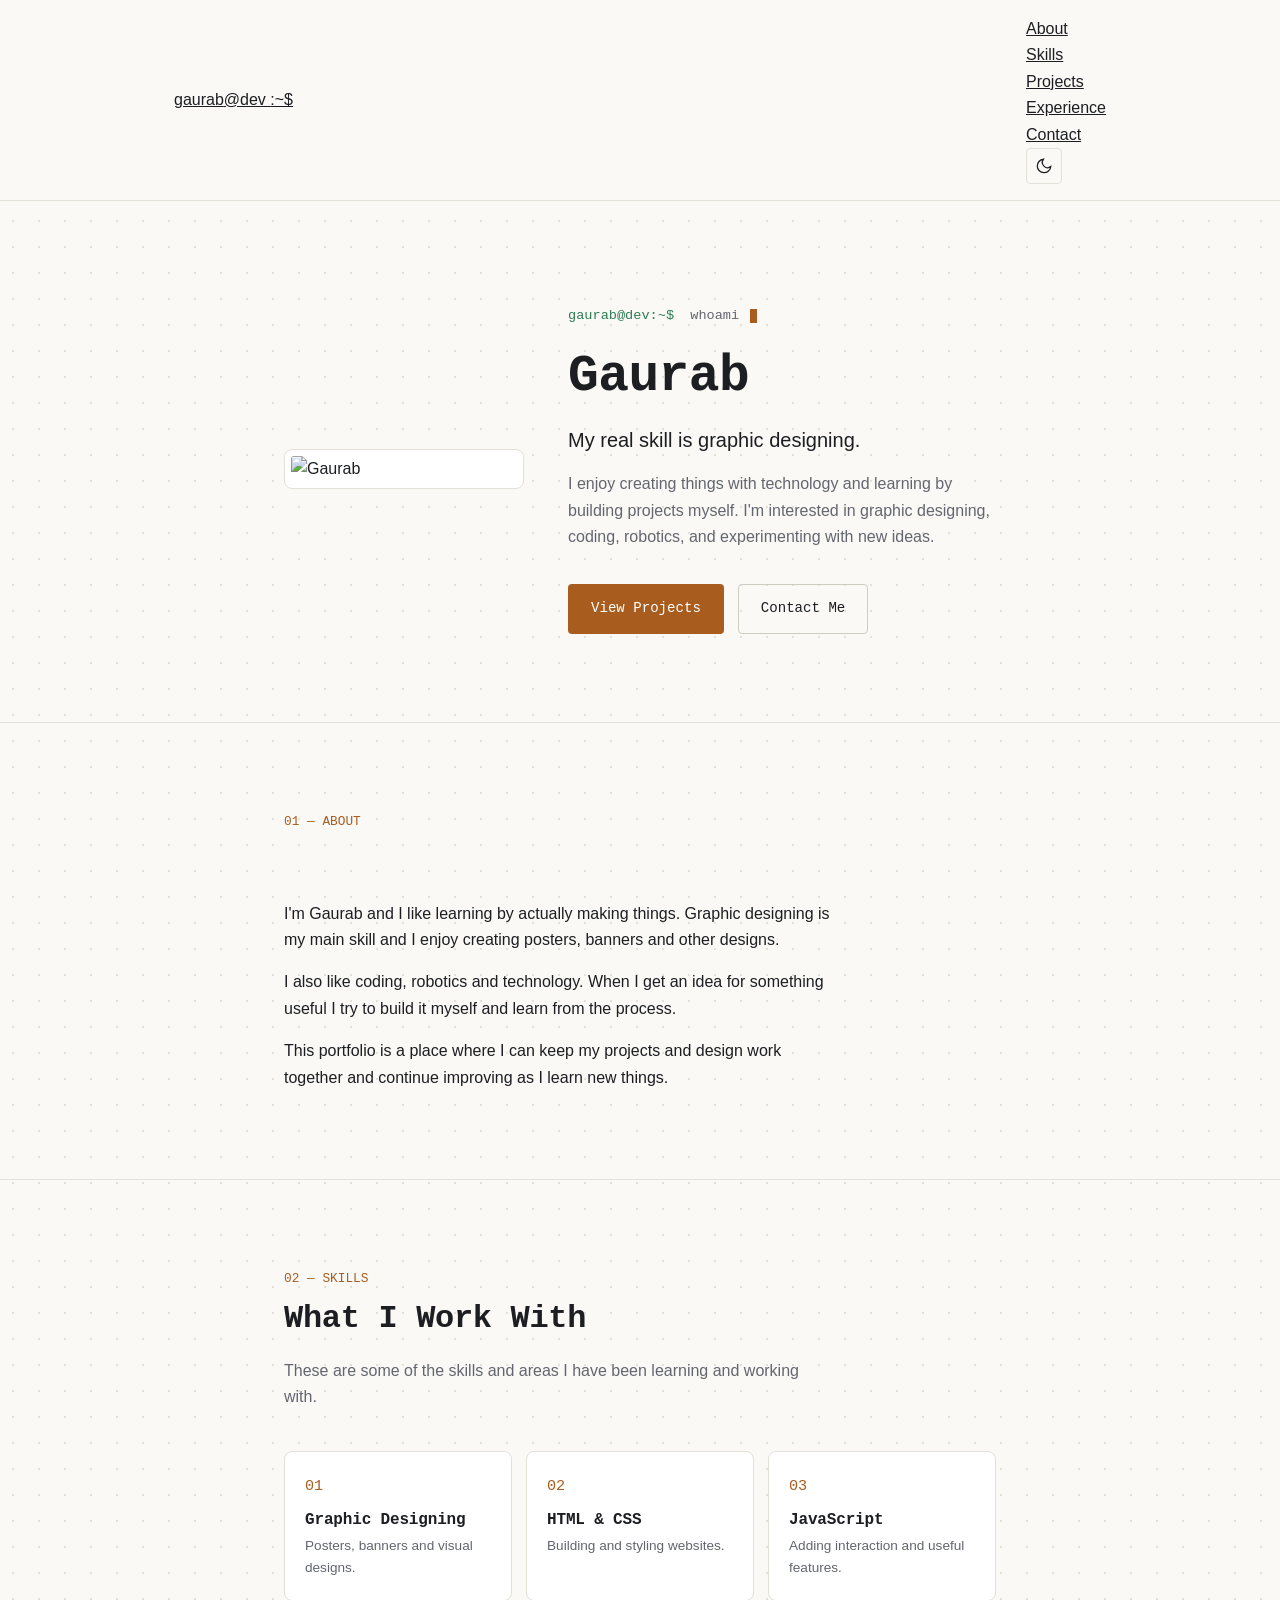
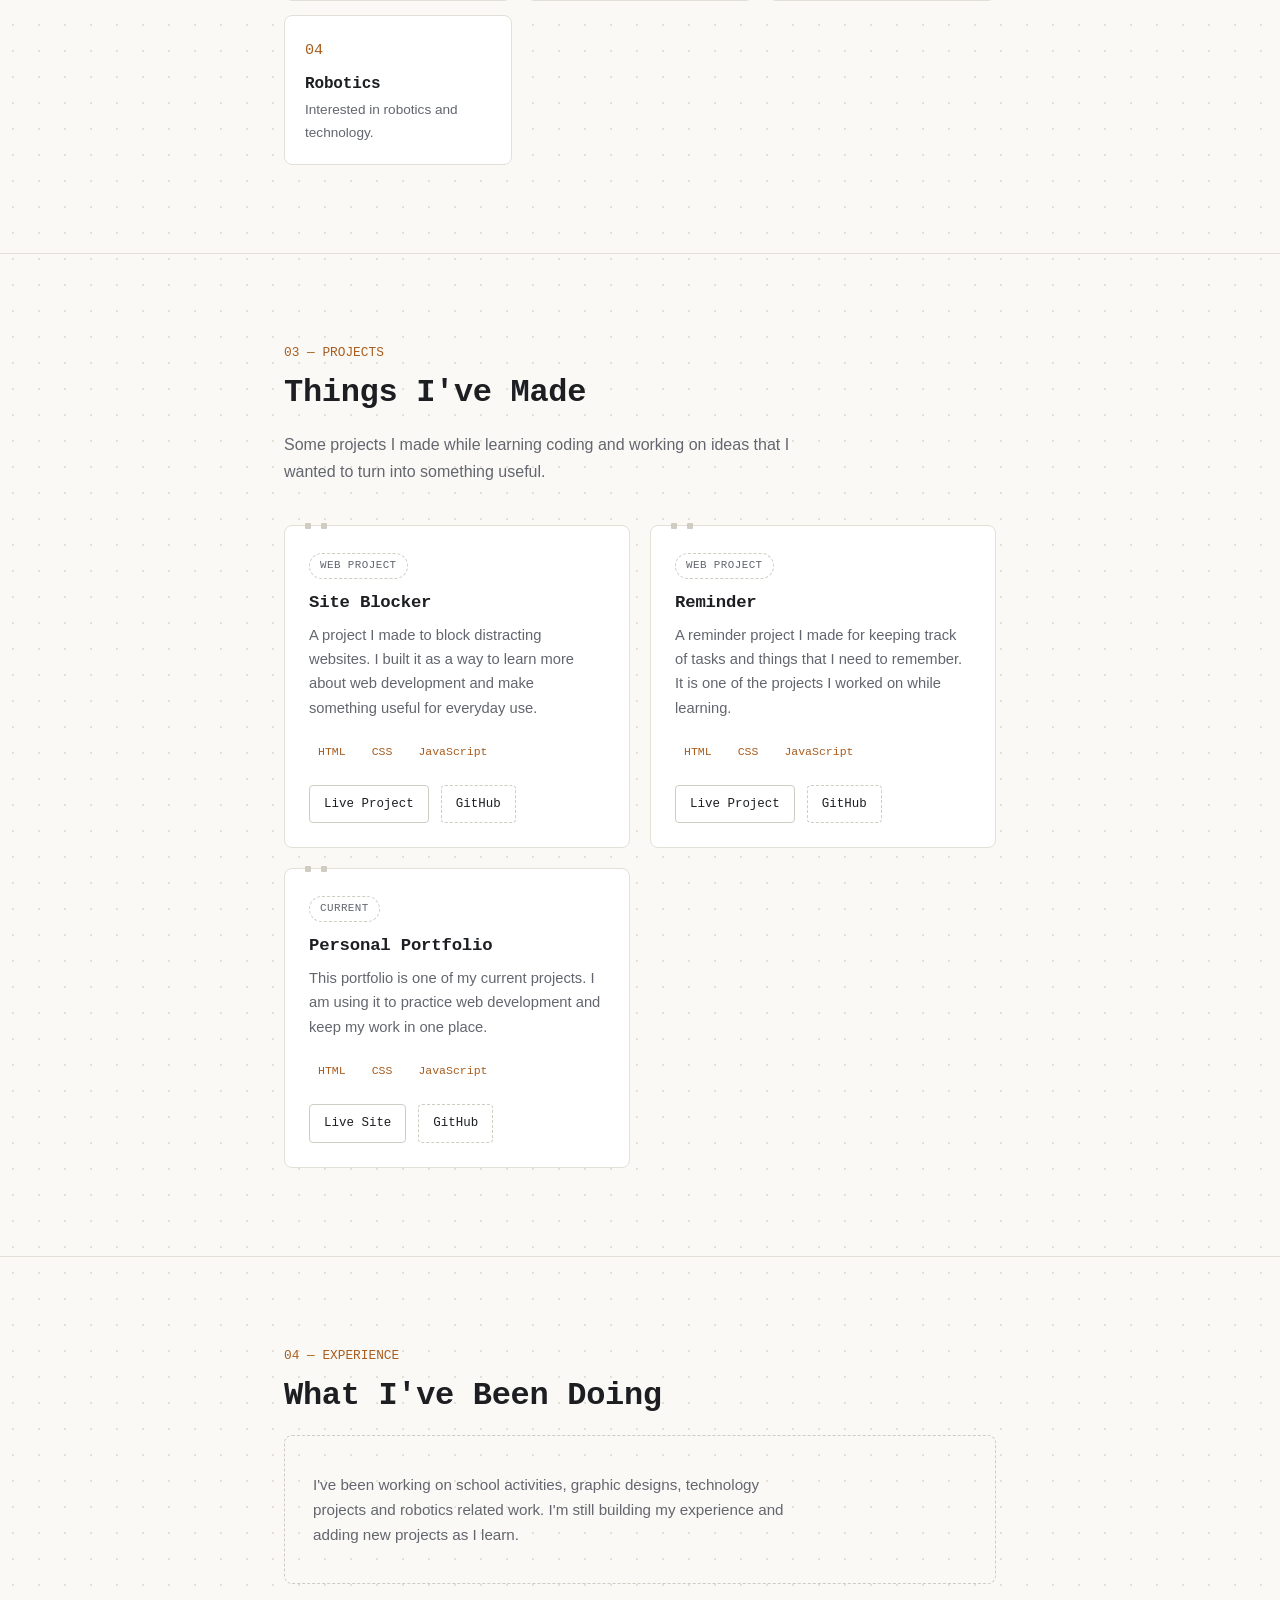
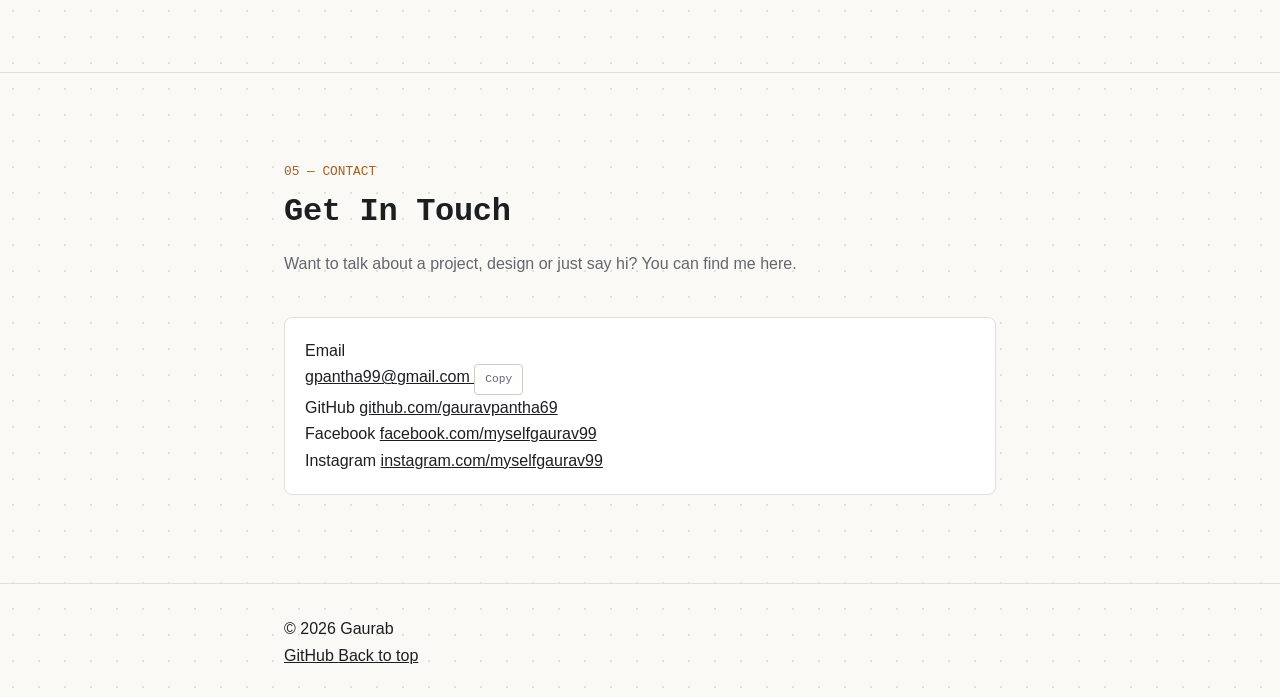
==== commit 3279ba1c: "index.html i completely finished it now" ====
--- a/index.html
+++ b/index.html
@@ -1,62 +1,145 @@
 <!DOCTYPE html>
 <html lang="en">
 <head>
-
-
-  <meta charset="UTF-8" />
-  <meta name="viewport" content="width=device-width, initial-scale=1.0" />
-  <title>Gaurab</title>
-  <meta name="description" content="Portfolio of Gaurab — graphic designer interested in technology, coding, and robotics." />
-
-  <!-- PWA -->
-  <link rel="manifest" href="manifest.json" />
-  <meta name="theme-color" content="#14171C" />
-  <link rel="icon" type="image/png" sizes="192x192" href="assets/icons/icon-192.png" />
-  <link rel="apple-touch-icon" href="assets/icons/icon-192.png" />
-
-  <link rel="preconnect" href="https://fonts.googleapis.com" />
-  <link rel="preconnect" href="https://fonts.gstatic.com" crossorigin />
-  <link href="https://fonts.googleapis.com/css2?family=JetBrains+Mono:wght@400;500;600;700&family=Inter:wght@400;500;600;700&display=swap" rel="stylesheet" />
-
-  <link rel="stylesheet" href="style.css" />
+  <meta charset="UTF-8">
+  <meta name="viewport" content="width=device-width, initial-scale=1.0">
+
+  <meta
+    name="description"
+    content="Gaurab Pantha - Personal portfolio, graphic design and projects."
+  >
+
+  <meta name="theme-color" content="#14171c">
+
+  <link rel="manifest" href="manifest.json">
+  <link rel="stylesheet" href="style.css">
+
+  <title>Gaurab — Portfolio</title>
 </head>
+
 <body>
 
-  <a class="skip-link" href="#main">Skip to content</a>
-
+  <a class="skip-link" href="#main">
+    Skip to content
+  </a>
+
+  <!-- Header -->
   <header class="site-header">
-    <nav class="nav" aria-label="Primary">
-
-      <a href="#top" class="nav__logo" aria-label="Gaurab, back to top">
-        <span class="nav__prompt">gaurab<span class="nav__at">@</span>dev<span class="nav__colon">:~$</span></span>
+    <nav class="nav">
+
+      <a class="nav__logo" href="./">
+        <span class="nav__prompt">
+          <span class="nav__at">gaurab</span>@dev
+        </span><span class="nav__colon">:~$</span>
       </a>
 
-      <ul class="nav__links" id="nav-links">
-        <li><a href="#about" class="nav__link" data-nav-link>About</a></li>
-        <li><a href="#skills" class="nav__link" data-nav-link>Skills</a></li>
-        <li><a href="#projects" class="nav__link" data-nav-link>Projects</a></li>
-        <li><a href="#experience" class="nav__link" data-nav-link>Experience</a></li>
-        <li><a href="#contact" class="nav__link" data-nav-link>Contact</a></li>
-        
-      </ul>
-
       <div class="nav__controls">
 
-        
-        <button type="button" class="theme-toggle" id="theme-toggle" aria-label="Switch to light theme" aria-pressed="false">
-          <svg class="icon icon-sun" viewBox="0 0 24 24" fill="none" aria-hidden="true" focusable="false">
-            <circle cx="12" cy="12" r="4.2" stroke="currentColor" stroke-width="1.6"/>
-            <path stroke="currentColor" stroke-width="1.6" stroke-linecap="round" d="M12 2.5v2.4M12 19.1v2.4M4.2 4.2l1.7 1.7M18.1 18.1l1.7 1.7M2.5 12h2.4M19.1 12h2.4M4.2 19.8l1.7-1.7M18.1 5.9l1.7-1.7"/>
+        <ul class="nav__links" id="nav-links">
+
+          <li>
+            <a
+              class="nav__link"
+              data-nav-link
+              href="#about"
+            >
+              About
+            </a>
+          </li>
+
+          <li>
+            <a
+              class="nav__link"
+              data-nav-link
+              href="#skills"
+            >
+              Skills
+            </a>
+          </li>
+
+          <li>
+            <a
+              class="nav__link"
+              data-nav-link
+              href="#projects"
+            >
+              Projects
+            </a>
+          </li>
+
+          <li>
+            <a
+              class="nav__link"
+              data-nav-link
+              href="#experience"
+            >
+              Experience
+            </a>
+          </li>
+
+          <li>
+            <a
+              class="nav__link"
+              data-nav-link
+              href="#contact"
+            >
+              Contact
+            </a>
+          </li>
+
+        </ul>
+
+        <button
+          class="theme-toggle"
+          id="theme-toggle"
+          type="button"
+          aria-label="Switch to light theme"
+          aria-pressed="false"
+          title="Switch to light theme"
+        >
+          <svg
+            class="icon icon-sun"
+            viewBox="0 0 24 24"
+            fill="none"
+            stroke="currentColor"
+            stroke-width="1.7"
+            aria-hidden="true"
+          >
+            <circle cx="12" cy="12" r="4"></circle>
+            <path d="M12 2v2"></path>
+            <path d="M12 20v2"></path>
+            <path d="m4.93 4.93 1.41 1.41"></path>
+            <path d="m17.66 17.66 1.41 1.41"></path>
+            <path d="M2 12h2"></path>
+            <path d="M20 12h2"></path>
+            <path d="m6.34 17.66-1.41 1.41"></path>
+            <path d="m19.07 4.93-1.41 1.41"></path>
           </svg>
 
-          <svg class="icon icon-moon" viewBox="0 0 24 24" fill="none" aria-hidden="true" focusable="false">
-            <path stroke="currentColor" stroke-width="1.6" stroke-linejoin="round" d="M20 14.5A8.5 8.5 0 1 1 9.5 4a6.8 6.8 0 0 0 10.5 10.5Z"/>
+          <svg
+            class="icon icon-moon"
+            viewBox="0 0 24 24"
+            fill="none"
+            stroke="currentColor"
+            stroke-width="1.7"
+            aria-hidden="true"
+          >
+            <path d="M21 12.79A9 9 0 1 1 11.21 3
+              7 7 0 0 0 21 12.79Z">
+            </path>
           </svg>
         </button>
 
-        
-        <button type="button" class="nav__burger" id="nav-burger" aria-label="Open menu" aria-expanded="false" aria-controls="nav-links">
-          <span></span><span></span><span></span>
+        <button
+          class="nav__burger"
+          id="nav-burger"
+          type="button"
+          aria-expanded="false"
+          aria-label="Open menu"
+        >
+          <span></span>
+          <span></span>
+          <span></span>
         </button>
 
       </div>
@@ -66,470 +149,444 @@
 
   <main id="main">
 
-    <section class="hero" id="top">
-      
-      <div class="wrap hero__layout">
-
-        <figure class="hero__photo">
-          <img
-            src="assests/images/gaurav.jpg"
-            alt="Gaurab"
-            width="700"
-            height="978"
-          />
-        </figure>
-
-        <div class="hero__text">
-
-          <p class="hero__terminal" aria-hidden="true">
-            <span class="hero__terminal-prompt">gaurab@dev:~$</span>
-            <span class="hero__terminal-text" id="terminal-text"></span>
-            
-            <span class="hero__cursor" id="terminal-cursor">&nbsp;</span>
+
+    <section class="hero" id="home">
+
+      <div class="wrap">
+
+        <div class="hero__layout">
+
+          <figure class="hero__photo">
+            <img
+              src="assets/images/gaurav.jpg"
+              alt="Gaurab"
+            >
+          </figure>
+
+          <div class="hero__content">
+
+            <div class="hero__terminal">
+              <span class="hero__terminal-prompt">
+                gaurab@dev:~$
+              </span>
+
+              <span id="terminal-text"></span>
+
+              <span
+                class="hero__cursor"
+                id="terminal-cursor"
+                aria-hidden="true"
+              ></span>
+            </div>
+
+            <h1 class="hero__name">
+              Gaurab
+            </h1>
+
+            <p class="hero__tagline">
+              My real skill is graphic designing.
+            </p>
+
+            <p class="hero__desc">
+              I enjoy creating things with technology and learning
+              by building projects myself. I'm interested in graphic
+              designing, coding, robotics, and experimenting with
+              new ideas.
+            </p>
+
+            <div class="hero__actions">
+
+              <a
+                href="#projects"
+                class="btn btn--primary"
+              >
+                View Projects
+              </a>
+
+              <a
+                href="#contact"
+                class="btn btn--ghost"
+              >
+                Contact Me
+              </a>
+
+            </div>
+
+          </div>
+
+        </div>
+
+      </div>
+
+    </section>
+
+
+  
+    <section class="section" id="about">
+
+      <div class="wrap">
+
+        <p class="eyebrow">
+          01 — ABOUT
+        </p>
+
+        <h2 class="section__title">
+          About Me
+        </h2>
+
+        <div class="about__content">
+
+          <p>
+            I'm Gaurab and I like learning by actually making
+            things. Graphic designing is my main skill and I enjoy
+            creating posters, banners and other designs.
           </p>
 
-          <h1 class="hero__name">Gaurab</h1>
-
-          <p class="hero__tagline">
-            My real skill is graphic designing.
+          <p>
+            I also like coding, robotics and technology. When I get
+            an idea for something useful I try to build it myself
+            and learn from the process.
           </p>
 
-          <p class="hero__desc">
-            I enjoy creating things with technology and learning by building
-            projects myself. I'm interested in graphic designing, coding,
-            robotics, and experimenting with new ideas.
-            
+          <p>
+            This portfolio is a place where I can keep my projects
+            and design work together and continue improving as I
+            learn new things.
           </p>
 
-          <div class="hero__actions">
-            <a href="#projects" class="btn btn--primary">View Projects</a>
-            <a href="#contact" class="btn btn--ghost">Contact Me</a>
-          </div>
-          
-
         </div>
+
       </div>
+
     </section>
 
 
-    <section class="section" id="about">
+    <section class="section" id="skills">
+
       <div class="wrap">
 
-        <p class="eyebrow">// about</p>
-        
-        <h2 class="section__title">A bit about me</h2>
-
-        <div class="about__content">
-
-          <p>
-            I'm Gaurab. I'm interested in technology and especially enjoy
-            graphic designing. I like creating things and learning by
-            working on real projects.
+        <p class="eyebrow">
+          02 — SKILLS
+        </p>
+
+        <h2 class="section__title">
+          What I Work With
+        </h2>
+
+        <p class="section__intro">
+          These are some of the skills and areas I have been
+          learning and working with.
+        </p>
+
+        <div class="skills-grid">
+
+          <article class="skill-card">
+
+            <span class="skill-card__mark">
+              01
+            </span>
+
+            <h3 class="skill-card__name">
+              Graphic Designing
+            </h3>
+
+            <p class="skill-card__note">
+              Posters, banners and visual designs.
+            </p>
+
+          </article>
+
+
+          <article class="skill-card">
+
+            <span class="skill-card__mark">
+              02
+            </span>
+
+            <h3 class="skill-card__name">
+              HTML & CSS
+            </h3>
+
+            <p class="skill-card__note">
+              Building and styling websites.
+            </p>
+
+          </article>
+
+
+          <article class="skill-card">
+
+            <span class="skill-card__mark">
+              03
+            </span>
+
+            <h3 class="skill-card__name">
+              JavaScript
+            </h3>
+
+            <p class="skill-card__note">
+              Adding interaction and useful features.
+            </p>
+
+          </article>
+
+
+          <article class="skill-card">
+
+            <span class="skill-card__mark">
+              04
+            </span>
+
+            <h3 class="skill-card__name">
+              Robotics
+            </h3>
+
+            <p class="skill-card__note">
+              Interested in robotics and technology.
+            </p>
+
+          </article>
+
+        </div>
+
+      </div>
+
+    </section>
+
+
+  
+    <section class="section" id="projects">
+
+      <div class="wrap">
+
+        <p class="eyebrow">
+          03 — PROJECTS
+        </p>
+
+        <h2 class="section__title">
+          Things I've Made
+        </h2>
+
+        <p class="section__intro">
+          Some projects I made while learning coding and working
+          on ideas that I wanted to turn into something useful.
+        </p>
+
+        <div class="projects-grid">
+
+       
+          <article class="project-card">
+
+            <div class="project-card__pins">
+              <span></span>
+              <span></span>
+            </div>
+
+            <span class="project-card__badge">
+              Web Project
+            </span>
+
+            <h3 class="project-card__title">
+              Site Blocker
+            </h3>
+
+            <p class="project-card__desc">
+              A project I made to block distracting websites.
+              I built it as a way to learn more about web
+              development and make something useful for everyday
+              use.
+            </p>
+
+            <ul class="project-card__tech">
+              <li>HTML</li>
+              <li>CSS</li>
+              <li>JavaScript</li>
+            </ul>
+
+            <div class="project-card__actions">
+
+              <a
+                href="https://gaurab-pantha.github.io/Site-Blocker/"
+                class="btn btn--small"
+                target="_blank"
+                rel="noopener noreferrer"
+              >
+                Live Project
+              </a>
+
+              <a
+                href="https://github.com/gaurab-pantha/Site-Blocker"
+                class="btn btn--small btn--small-ghost"
+                target="_blank"
+                rel="noopener noreferrer"
+              >
+                GitHub
+              </a>
+
+            </div>
+
+          </article>
+
+
+          <article class="project-card">
+
+            <div class="project-card__pins">
+              <span></span>
+              <span></span>
+            </div>
+
+            <span class="project-card__badge">
+              Web Project
+            </span>
+
+            <h3 class="project-card__title">
+              Reminder
+            </h3>
+
+            <p class="project-card__desc">
+              A reminder project I made for keeping track of
+              tasks and things that I need to remember. It is
+              one of the projects I worked on while learning.
+            </p>
+
+            <ul class="project-card__tech">
+              <li>HTML</li>
+              <li>CSS</li>
+              <li>JavaScript</li>
+            </ul>
+
+            <div class="project-card__actions">
+
+              <a
+                href="https://gaurab-pantha.github.io/extention/"
+                class="btn btn--small"
+                target="_blank"
+                rel="noopener noreferrer"
+              >
+                Live Project
+              </a>
+
+              <a
+                href="https://github.com/gaurab-pantha/extention"
+                class="btn btn--small btn--small-ghost"
+                target="_blank"
+                rel="noopener noreferrer"
+              >
+                GitHub
+              </a>
+
+            </div>
+
+          </article>
+
+
+          <article class="project-card">
+
+            <div class="project-card__pins">
+              <span></span>
+              <span></span>
+            </div>
+
+            <span class="project-card__badge">
+              Current
+            </span>
+
+            <h3 class="project-card__title">
+              Personal Portfolio
+            </h3>
+
+            <p class="project-card__desc">
+              This portfolio is one of my current projects.
+              I am using it to practice web development and
+              keep my work in one place.
+            </p>
+
+            <ul class="project-card__tech">
+              <li>HTML</li>
+              <li>CSS</li>
+              <li>JavaScript</li>
+            </ul>
+
+            <div class="project-card__actions">
+
+              <a
+                href="https://gauravpantha69.github.io/gaurav-portfolio/"
+                class="btn btn--small"
+                target="_blank"
+                rel="noopener noreferrer"
+              >
+                Live Site
+              </a>
+
+              <a
+                href="https://github.com/gauravpantha69"
+                class="btn btn--small btn--small-ghost"
+                target="_blank"
+                rel="noopener noreferrer"
+              >
+                GitHub
+              </a>
+
+            </div>
+
+          </article>
+
+        </div>
+
+      </div>
+
+    </section>
+
+
+    <section class="section" id="experience">
+
+      <div class="wrap">
+
+        <p class="eyebrow">
+          04 — EXPERIENCE
+        </p>
+
+        <h2 class="section__title">
+          What I've Been Doing
+        </h2>
+
+        <div class="empty-state">
+
+          <p class="empty-state__text">
+            I've been working on school activities, graphic
+            designs, technology projects and robotics related
+            work. I'm still building my experience and adding
+            new projects as I learn.
           </p>
 
-          <p>
-            I also enjoy experimenting with coding, robotics, and different
-            ideas that I can turn into working projects.
-            
-          </p>
-
-          <p>
-            Some of the projects I've worked on include a Reminder,
-            a Robotics Competition Site, and a Site Blocker.
-          </p>
-
         </div>
 
       </div>
+
     </section>
 
 
-    <section class="section" id="skills">
+    <section class="section" id="contact">
+
       <div class="wrap">
 
-        <p class="eyebrow">// skills</p>
-        <h2 class="section__title">What I work with</h2>
-
-        <ul class="skills-grid" role="list">
-
-          <li class="skill-card">
-            <span class="skill-card__mark" aria-hidden="true">✦</span>
-            
-            <h3 class="skill-card__name">Graphic Designing</h3>
-            <p class="skill-card__note">
-              My main skill and one of the things I enjoy working on most.
-            </p>
-          </li>
-
-          <li class="skill-card">
-            <span class="skill-card__mark" aria-hidden="true">◧</span>
-            <h3 class="skill-card__name">Robotics</h3>
-            <p class="skill-card__note">
-              Interested in robotics and technology-based projects.
-            </p>
-            
-          </li>
-
-          <li class="skill-card">
-            <span class="skill-card__mark" aria-hidden="true">&lt;/&gt;</span>
-            <h3 class="skill-card__name">Coding</h3>
-            <p class="skill-card__note">
-              
-              I learn through building and experimenting with projects.
-            </p>
-          </li>
-
-        </ul>
-
-      </div>
-    </section>
-
-
- <section class="section" id="projects">
-  <div class="wrap">
-
-    <p class="eyebrow">03 — PROJECTS</p>
-
-    
-    <h2 class="section__title">Things I've Made</h2>
-
-    <p class="section__intro">
-      These are some of the projects I have worked on while learning
-      design, coding and technology. Some are still being improved.
-      
-    </p>
-
-    <div class="projects-grid">
-
-      
-      <article class="project-card" data-reveal>
-
-        <div class="project-card__pins">
-          <span></span>
-          
-          <span></span>
-        </div>
-
-        <span class="project-card__badge">
-          Project
-          
-        </span>
-
-        <h3 class="project-card__title">
-          Reminder
-        </h3>
-
-        <p class="project-card__desc">
-          A small project I made for keeping track of reminders
-          and tasks. I made it while learning how to build useful
-          
-          things with code.
+        <p class="eyebrow">
+          05 — CONTACT
         </p>
 
-        <ul class="project-card__tech">
-          
-          <li>HTML</li>
-          <li>CSS</li>
-          <li>JavaScript</li>
-        </ul>
-
-        <div class="project-card__actions">
-          <a
-            href="#"
-            class="btn btn--small"
-            
-            target="_blank"
-            rel="noopener"
-          >
-            View Project
-          </a>
-
-          <span class="project-card__no-demo">
-            Add link
-          </span>
-        </div>
-
-      </article>
-
-
-      
-      <article class="project-card" data-reveal>
-
-        
-        <div class="project-card__pins">
-          <span></span>
-          <span></span>
-        </div>
-
-        <span class="project-card__badge">
-          
-          Robotics
-        </span>
-
-        <h3 class="project-card__title">
-          Robotics Competition Website
-        </h3>
-
-        <p class="project-card__desc">
-          A website project related to a robotics competition.
-          I worked on the design and layout to make the information
-          easier to find and understand.
+        <h2 class="section__title">
+          Get In Touch
+        </h2>
+
+        <p class="section__intro">
+          Want to talk about a project, design or just say hi?
+          You can find me here.
         </p>
 
-        <ul class="project-card__tech">
-          <li>HTML</li>
-          <li>CSS</li>
-          <li>Design</li>
-        </ul>
-        
-
-        <div class="project-card__actions">
-          <a
-            href="#"
-            class="btn btn--small"
-            target="_blank"
-            rel="noopener"
-          >
-             Project currently not available
-          </a>
-
-          <span class="project-card__no-demo">
-            Add link
-          </span>
-        </div>
-
-      </article>
-
-      
-
-      <article class="project-card" data-reveal>
-
-        <div class="project-card__pins">
-          <span></span>
-          <span></span>
-        </div>
-
-        <span class="project-card__badge">
-          Utility
-        </span>
-
-        <h3 class="project-card__title">
-          Site Blocker
-          
-        </h3>
-
-        <p class="project-card__desc">
-          A project I made for blocking distracting websites.
-          I wanted to experiment with making a simple tool that
-          could be useful in everyday work.
-        </p>
-
-        <ul class="project-card__tech">
-          <li>Web</li>
-          <li>JavaScript</li>
-        </ul>
-
-        <div class="project-card__actions">
-          <a
-            href="https://gaurab-pantha.github.io/Site-Blocker/"
-            class="btn btn--small"
-            target="_blank"
-            rel="noopener"
-            
-          >
-            View Project
-          </a>
-
-          <span class="project-card__no-demo">
-            Add link
-          </span>
-        </div>
-
-      </article>
-
-
-      <article class="project-card" data-reveal>
-
-        <div class="project-card__pins">
-          <span></span>
-          <span></span>
-        </div>
-
-        <span class="project-card__badge">
-          Current
-          
-        </span>
-
-        <h3 class="project-card__title">
-          Personal Portfolio
-        </h3>
-
-        <p class="project-card__desc">
-          This portfolio is one of my current projects. I am using
-          it to practice web development and to keep my work in
-          
-          one place.
-        </p>
-
-        <ul class="project-card__tech">
-          <li>HTML</li>
-          <li>CSS</li>
-          
-          <li>JavaScript</li>
-        </ul>
-        
-
-        <div class="project-card__actions">
-          <a
-            href="https://github.com/gauravpantha69"
-            class="btn btn--small"
-            target="_blank"
-            rel="noopener"
-            
-          >
-            GitHub
-
-            
-          </a>
-        </div>
-
-      </article>
-
-    </div>
-
-  </div>
-</section>
-
-
-    <section class="section" id="designs">
-  <div class="wrap">
-
-    <p class="eyebrow">04 — DESIGN</p>
-    
-
-    <h2 class="section__title">My Designs</h2>
-
-    <p class="section__intro">
-      Graphic designing is my main skill. These are some of the
-      posters, banners and other designs I have worked on.
-    </p>
-
-    <div class="projects-grid">
-
-      
-      <article class="project-card">
-        <span class="project-card__badge">
-          Graphic Design
-        </span>
-
-        <h3 class="project-card__title">
-          Club Posters
-        </h3>
-
-        <p class="project-card__desc">
-          Posters and promotional designs I made for school
-          activities and club events.
-        </p>
-
-        <ul class="project-card__tech">
-          <li>Graphic Design</li>
-          <li>Poster Design</li>
-        </ul>
-      </article>
-
-
-      <article class="project-card">
-        <span class="project-card__badge">
-          Graphic Design
-          
-        </span>
-
-        <h3 class="project-card__title">
-          Event Banners
-        </h3>
-
-        <p class="project-card__desc">
-          Banner designs made for events, competitions and
-          school activities.
-        </p>
-
-        
-        <ul class="project-card__tech">
-          <li>Design</li>
-          <li>Branding</li>
-        </ul>
-      </article>
-
-
-      <article class="project-card">
-        <span class="project-card__badge">
-          Design Work
-        </span>
-
-        <h3 class="project-card__title">
-          Robotics Designs
-        </h3>
-
-        <p class="project-card__desc">
-          
-          Designs and graphics connected with robotics,
-          technology and competitions.
-        </p>
-
-        <ul class="project-card__tech">
-          <li>Graphic Design</li>
-          
-          <li>Technology</li>
-        </ul>
-      </article>
-
-    </div>
-
-  </div>
-      
-</section>
-
-    <section class="section" id="experience">
-      <div class="wrap">
-
-        <p class="eyebrow">// experience</p>
-        <h2 class="section__title">Achievements &amp; experience</h2>
-
-        <div class="empty-state">
-
-          
-          <p class="empty-state__text">
-            This section will be updated with competitions, achievements,
-            experience, and other projects as I build and take part in them.
-          </p>
-
-        </div>
-
-      </div>
-    </section>
-
-
-
-    
-    <section class="section" id="contact">
-      <div class="wrap">
-
-        <p class="eyebrow">// contact</p>
-
-        <h2 class="section__title">Get in touch</h2>
-
-        <p class="section__intro">
-          Feel free to reach out about projects, design, technology,
-          robotics, or anything code-related.
-          
-          
-        </p>
-
-
         <div class="contact-grid">
 
-    
-          <div class="contact-card">
+         
+          <article class="contact-card">
 
             <span class="contact-card__label">
               Email
@@ -537,135 +594,118 @@
 
             <div class="contact-card__row">
 
-              
-              <a
+              <a
+                class="contact-card__value"
+                id="email-link"
                 href="mailto:gpantha99@gmail.com"
-                class="contact-card__value"
-                id="email-link">
+              >
                 gpantha99@gmail.com
               </a>
 
               <button
-                type="button"
                 class="copy-btn"
                 id="copy-email-btn"
-
-                
-                aria-label="Copy email address to clipboard">
-
+                type="button"
+              >
                 <span id="copy-btn-text">
                   Copy
                 </span>
-
               </button>
 
             </div>
 
-          </div>
+          </article>
 
 
         
-          <div class="contact-card">
+          <article class="contact-card">
 
             <span class="contact-card__label">
               GitHub
             </span>
 
             <a
+              class="contact-card__value"
               href="https://github.com/gauravpantha69"
-              class="contact-card__value"
               target="_blank"
-              rel="noopener noreferrer">
-              github.com/gaurab-pantha
+              rel="noopener noreferrer"
+            >
+              github.com/gauravpantha69
             </a>
 
-          </div>
-
-
-        
-          <div class="contact-card">
+          </article>
+
+
+       
+          <article class="contact-card">
 
             <span class="contact-card__label">
               Facebook
             </span>
 
             <a
+              class="contact-card__value"
               href="https://www.facebook.com/myselfgaurav99"
-              class="contact-card__value"
               target="_blank"
-              rel="noopener noreferrer">
+              rel="noopener noreferrer"
+            >
               facebook.com/myselfgaurav99
             </a>
 
-          </div>
+          </article>
 
 
          
-          <div class="contact-card">
+          <article class="contact-card">
 
             <span class="contact-card__label">
               Instagram
             </span>
 
             <a
+              class="contact-card__value"
               href="https://www.instagram.com/myselfgaurav99"
-              class="contact-card__value"
               target="_blank"
-              rel="noopener noreferrer">
+              rel="noopener noreferrer"
+            >
               instagram.com/myselfgaurav99
             </a>
 
-          </div>
+          </article>
 
         </div>
+
       </div>
+
     </section>
 
   </main>
 
 
+ 
   <footer class="site-footer">
 
     <div class="wrap site-footer__inner">
 
       <p class="site-footer__copy">
-        © <span id="year"></span> Gaurab.
-        Built from scratch, still improving it.
+        © <span id="year"></span> Gaurab
       </p>
 
-      <ul class="site-footer__links">
-
-        <li>
-          <a
-            href="https://github.com/gauravpantha69"
-            target="_blank"
-            rel="noopener noreferrer"
-            aria-label="GitHub">
-            GitHub
-          </a>
-        </li>
-
-        <li>
-          <a
-            href="https://www.facebook.com/myselfgaurav99"
-            target="_blank"
-            rel="noopener noreferrer"
-            aria-label="Facebook">
-            Facebook
-          </a>
-        </li>
-
-        <li>
-          <a
-            href="https://www.instagram.com/myselfgaurav99"
-            target="_blank"
-            rel="noopener noreferrer"
-            aria-label="Instagram">
-            Instagram
-          </a>
-        </li>
-
-      </ul>
+      <div class="site-footer__links">
+
+        <a
+          href="https://github.com/gauravpantha69"
+          target="_blank"
+          rel="noopener noreferrer"
+        >
+          GitHub
+        </a>
+
+        <a href="#home">
+          Back to top
+        </a>
+
+      </div>
 
     </div>
 
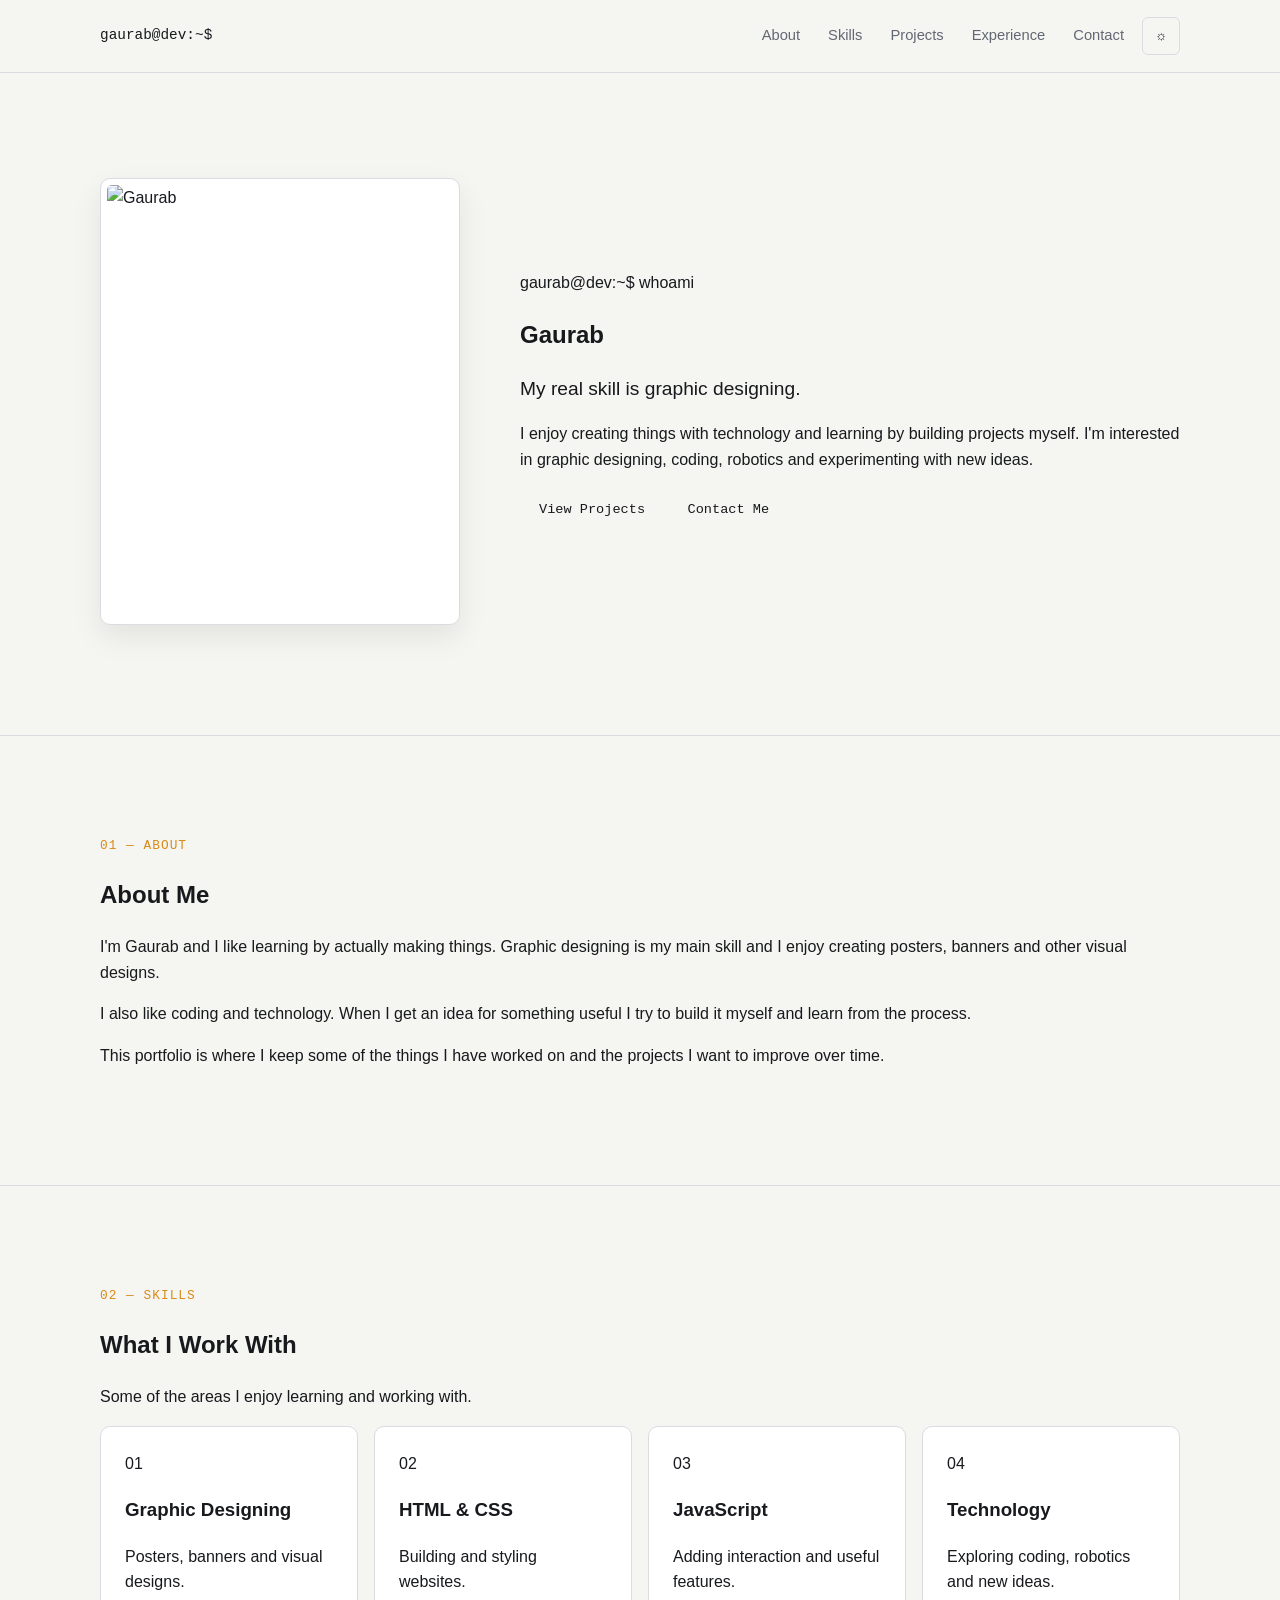
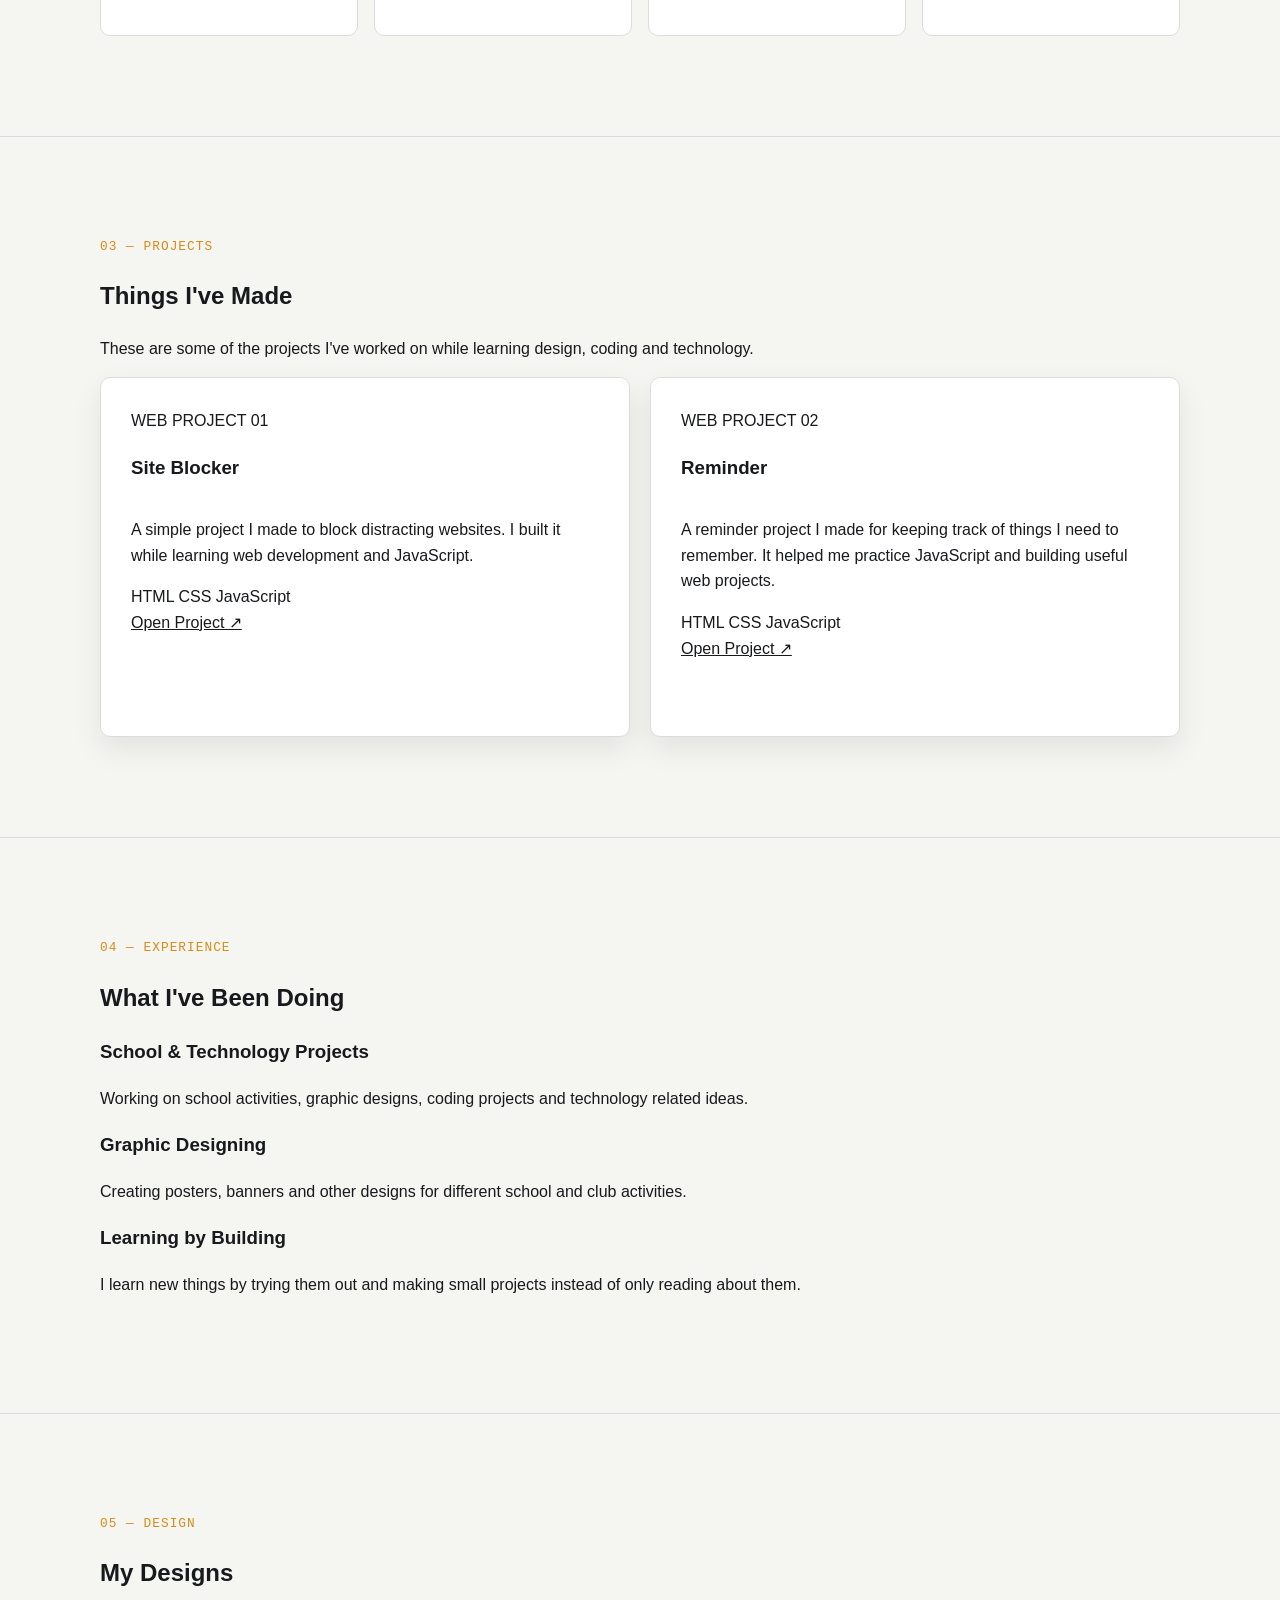
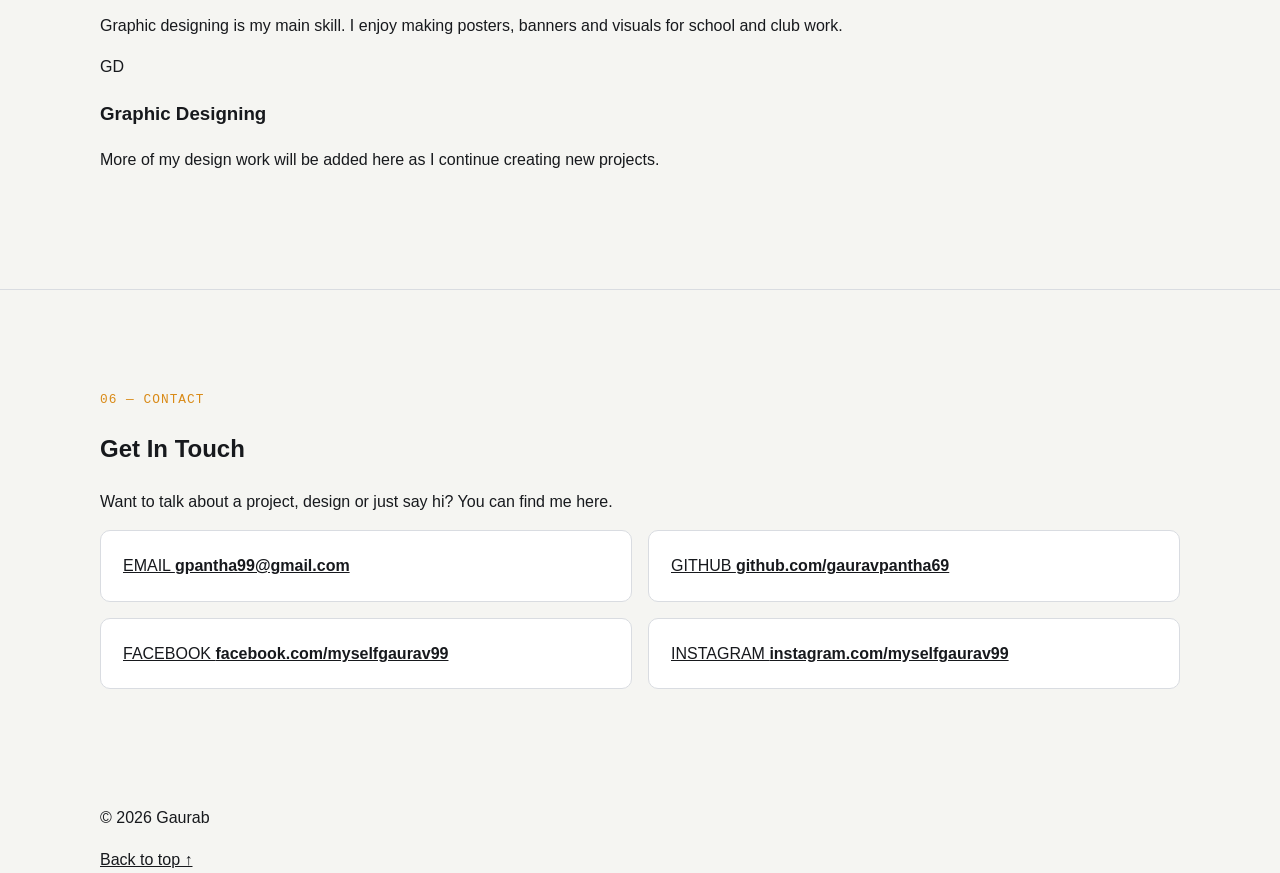
==== commit 4e97ed41: "index.html error solved" ====
--- a/index.html
+++ b/index.html
@@ -6,31 +6,24 @@
 
   <meta
     name="description"
-    content="Gaurab Pantha - Personal portfolio, graphic design and projects."
+    content="Gaurab Pantha — graphic designer, learner and creator."
   >
 
-  <meta name="theme-color" content="#14171c">
-
-  <link rel="manifest" href="manifest.json">
+  <title>Gaurab — Portfolio</title>
+
   <link rel="stylesheet" href="style.css">
-
-  <title>Gaurab — Portfolio</title>
 </head>
 
 <body>
 
-  <a class="skip-link" href="#main">
-    Skip to content
-  </a>
-
-  <!-- Header -->
+  <!-- ================= HEADER ================= -->
+
   <header class="site-header">
+
     <nav class="nav">
 
-      <a class="nav__logo" href="./">
-        <span class="nav__prompt">
-          <span class="nav__at">gaurab</span>@dev
-        </span><span class="nav__colon">:~$</span>
+      <a href="#home" class="nav__logo">
+        <span class="terminal-green">gaurab</span>@dev:~$
       </a>
 
       <div class="nav__controls">
@@ -38,53 +31,23 @@
         <ul class="nav__links" id="nav-links">
 
           <li>
-            <a
-              class="nav__link"
-              data-nav-link
-              href="#about"
-            >
-              About
-            </a>
+            <a href="#about" class="nav__link">About</a>
           </li>
 
           <li>
-            <a
-              class="nav__link"
-              data-nav-link
-              href="#skills"
-            >
-              Skills
-            </a>
+            <a href="#skills" class="nav__link">Skills</a>
           </li>
 
           <li>
-            <a
-              class="nav__link"
-              data-nav-link
-              href="#projects"
-            >
-              Projects
-            </a>
+            <a href="#projects" class="nav__link">Projects</a>
           </li>
 
           <li>
-            <a
-              class="nav__link"
-              data-nav-link
-              href="#experience"
-            >
-              Experience
-            </a>
+            <a href="#experience" class="nav__link">Experience</a>
           </li>
 
           <li>
-            <a
-              class="nav__link"
-              data-nav-link
-              href="#contact"
-            >
-              Contact
-            </a>
+            <a href="#contact" class="nav__link">Contact</a>
           </li>
 
         </ul>
@@ -93,49 +56,17 @@
           class="theme-toggle"
           id="theme-toggle"
           type="button"
-          aria-label="Switch to light theme"
-          aria-pressed="false"
-          title="Switch to light theme"
+          aria-label="Toggle light and dark mode"
         >
-          <svg
-            class="icon icon-sun"
-            viewBox="0 0 24 24"
-            fill="none"
-            stroke="currentColor"
-            stroke-width="1.7"
-            aria-hidden="true"
-          >
-            <circle cx="12" cy="12" r="4"></circle>
-            <path d="M12 2v2"></path>
-            <path d="M12 20v2"></path>
-            <path d="m4.93 4.93 1.41 1.41"></path>
-            <path d="m17.66 17.66 1.41 1.41"></path>
-            <path d="M2 12h2"></path>
-            <path d="M20 12h2"></path>
-            <path d="m6.34 17.66-1.41 1.41"></path>
-            <path d="m19.07 4.93-1.41 1.41"></path>
-          </svg>
-
-          <svg
-            class="icon icon-moon"
-            viewBox="0 0 24 24"
-            fill="none"
-            stroke="currentColor"
-            stroke-width="1.7"
-            aria-hidden="true"
-          >
-            <path d="M21 12.79A9 9 0 1 1 11.21 3
-              7 7 0 0 0 21 12.79Z">
-            </path>
-          </svg>
+          ☼
         </button>
 
         <button
           class="nav__burger"
           id="nav-burger"
           type="button"
+          aria-label="Open menu"
           aria-expanded="false"
-          aria-label="Open menu"
         >
           <span></span>
           <span></span>
@@ -143,12 +74,15 @@
         </button>
 
       </div>
+
     </nav>
+
   </header>
 
 
   <main id="main">
 
+    <!-- ================= HERO ================= -->
 
     <section class="hero" id="home">
 
@@ -156,57 +90,42 @@
 
         <div class="hero__layout">
 
-          <figure class="hero__photo">
+          <div class="hero__photo">
+
             <img
               src="assets/images/gaurav.jpg"
               alt="Gaurab"
             >
-          </figure>
+
+          </div>
+
 
           <div class="hero__content">
 
-            <div class="hero__terminal">
-              <span class="hero__terminal-prompt">
-                gaurab@dev:~$
-              </span>
-
-              <span id="terminal-text"></span>
-
-              <span
-                class="hero__cursor"
-                id="terminal-cursor"
-                aria-hidden="true"
-              ></span>
-            </div>
-
-            <h1 class="hero__name">
-              Gaurab
-            </h1>
+            <div class="terminal-line">
+              <span class="terminal-green">gaurab@dev:~$</span>
+              <span> whoami</span>
+            </div>
+
+            <h1>Gaurab</h1>
 
             <p class="hero__tagline">
               My real skill is graphic designing.
             </p>
 
-            <p class="hero__desc">
+            <p class="hero__description">
               I enjoy creating things with technology and learning
               by building projects myself. I'm interested in graphic
-              designing, coding, robotics, and experimenting with
-              new ideas.
-            </p>
-
-            <div class="hero__actions">
-
-              <a
-                href="#projects"
-                class="btn btn--primary"
-              >
+              designing, coding, robotics and experimenting with new ideas.
+            </p>
+
+            <div class="hero__buttons">
+
+              <a href="#projects" class="btn btn-primary">
                 View Projects
               </a>
 
-              <a
-                href="#contact"
-                class="btn btn--ghost"
-              >
+              <a href="#contact" class="btn btn-secondary">
                 Contact Me
               </a>
 
@@ -221,7 +140,8 @@
     </section>
 
 
-  
+    <!-- ================= ABOUT ================= -->
+
     <section class="section" id="about">
 
       <div class="wrap">
@@ -230,28 +150,27 @@
           01 — ABOUT
         </p>
 
-        <h2 class="section__title">
+        <h2>
           About Me
         </h2>
 
-        <div class="about__content">
+        <div class="about-content">
 
           <p>
-            I'm Gaurab and I like learning by actually making
-            things. Graphic designing is my main skill and I enjoy
-            creating posters, banners and other designs.
+            I'm Gaurab and I like learning by actually making things.
+            Graphic designing is my main skill and I enjoy creating
+            posters, banners and other visual designs.
           </p>
 
           <p>
-            I also like coding, robotics and technology. When I get
-            an idea for something useful I try to build it myself
-            and learn from the process.
+            I also like coding and technology. When I get an idea for
+            something useful I try to build it myself and learn from
+            the process.
           </p>
 
           <p>
-            This portfolio is a place where I can keep my projects
-            and design work together and continue improving as I
-            learn new things.
+            This portfolio is where I keep some of the things I have
+            worked on and the projects I want to improve over time.
           </p>
 
         </div>
@@ -260,6 +179,8 @@
 
     </section>
 
+
+    <!-- ================= SKILLS ================= -->
 
     <section class="section" id="skills">
 
@@ -269,83 +190,83 @@
           02 — SKILLS
         </p>
 
-        <h2 class="section__title">
+        <h2>
           What I Work With
         </h2>
 
-        <p class="section__intro">
-          These are some of the skills and areas I have been
-          learning and working with.
-        </p>
+        <p class="section-intro">
+          Some of the areas I enjoy learning and working with.
+        </p>
+
 
         <div class="skills-grid">
 
-          <article class="skill-card">
-
-            <span class="skill-card__mark">
+          <div class="skill-card">
+
+            <span class="skill-number">
               01
             </span>
 
-            <h3 class="skill-card__name">
+            <h3>
               Graphic Designing
             </h3>
 
-            <p class="skill-card__note">
+            <p>
               Posters, banners and visual designs.
             </p>
 
-          </article>
-
-
-          <article class="skill-card">
-
-            <span class="skill-card__mark">
+          </div>
+
+
+          <div class="skill-card">
+
+            <span class="skill-number">
               02
             </span>
 
-            <h3 class="skill-card__name">
+            <h3>
               HTML & CSS
             </h3>
 
-            <p class="skill-card__note">
+            <p>
               Building and styling websites.
             </p>
 
-          </article>
-
-
-          <article class="skill-card">
-
-            <span class="skill-card__mark">
+          </div>
+
+
+          <div class="skill-card">
+
+            <span class="skill-number">
               03
             </span>
 
-            <h3 class="skill-card__name">
+            <h3>
               JavaScript
             </h3>
 
-            <p class="skill-card__note">
+            <p>
               Adding interaction and useful features.
             </p>
 
-          </article>
-
-
-          <article class="skill-card">
-
-            <span class="skill-card__mark">
+          </div>
+
+
+          <div class="skill-card">
+
+            <span class="skill-number">
               04
             </span>
 
-            <h3 class="skill-card__name">
-              Robotics
+            <h3>
+              Technology
             </h3>
 
-            <p class="skill-card__note">
-              Interested in robotics and technology.
-            </p>
-
-          </article>
+            <p>
+              Exploring coding, robotics and new ideas.
+            </p>
+
+          </div>
 
         </div>
 
@@ -354,7 +275,8 @@
     </section>
 
 
-  
+    <!-- ================= PROJECTS ================= -->
+
     <section class="section" id="projects">
 
       <div class="wrap">
@@ -363,180 +285,126 @@
           03 — PROJECTS
         </p>
 
-        <h2 class="section__title">
+        <h2>
           Things I've Made
         </h2>
 
-        <p class="section__intro">
-          Some projects I made while learning coding and working
-          on ideas that I wanted to turn into something useful.
-        </p>
+        <p class="section-intro">
+          These are some of the projects I've worked on while
+          learning design, coding and technology.
+        </p>
+
 
         <div class="projects-grid">
 
-       
+
+          <!-- SITE BLOCKER -->
+
           <article class="project-card">
 
-            <div class="project-card__pins">
-              <span></span>
-              <span></span>
-            </div>
-
-            <span class="project-card__badge">
-              Web Project
-            </span>
-
-            <h3 class="project-card__title">
+            <div class="project-top">
+
+              <span class="project-type">
+                WEB PROJECT
+              </span>
+
+              <span class="project-number">
+                01
+              </span>
+
+            </div>
+
+
+            <h3>
               Site Blocker
             </h3>
 
-            <p class="project-card__desc">
-              A project I made to block distracting websites.
-              I built it as a way to learn more about web
-              development and make something useful for everyday
-              use.
-            </p>
-
-            <ul class="project-card__tech">
-              <li>HTML</li>
-              <li>CSS</li>
-              <li>JavaScript</li>
-            </ul>
-
-            <div class="project-card__actions">
-
-              <a
-                href="https://gaurab-pantha.github.io/Site-Blocker/"
-                class="btn btn--small"
-                target="_blank"
-                rel="noopener noreferrer"
-              >
-                Live Project
-              </a>
-
-              <a
-                href="https://github.com/gaurab-pantha/Site-Blocker"
-                class="btn btn--small btn--small-ghost"
-                target="_blank"
-                rel="noopener noreferrer"
-              >
-                GitHub
-              </a>
-
-            </div>
+
+            <p>
+              A simple project I made to block distracting websites.
+              I built it while learning web development and JavaScript.
+            </p>
+
+
+            <div class="project-tech">
+
+              <span>HTML</span>
+              <span>CSS</span>
+              <span>JavaScript</span>
+
+            </div>
+
+
+            <a
+              href="https://gaurab-pantha.github.io/Site-Blocker/"
+              target="_blank"
+              rel="noopener noreferrer"
+              class="project-button"
+            >
+              Open Project ↗
+            </a>
 
           </article>
 
 
+          <!-- REMINDER -->
+
           <article class="project-card">
 
-            <div class="project-card__pins">
-              <span></span>
-              <span></span>
-            </div>
-
-            <span class="project-card__badge">
-              Web Project
-            </span>
-
-            <h3 class="project-card__title">
+            <div class="project-top">
+
+              <span class="project-type">
+                WEB PROJECT
+              </span>
+
+              <span class="project-number">
+                02
+              </span>
+
+            </div>
+
+
+            <h3>
               Reminder
             </h3>
 
-            <p class="project-card__desc">
-              A reminder project I made for keeping track of
-              tasks and things that I need to remember. It is
-              one of the projects I worked on while learning.
-            </p>
-
-            <ul class="project-card__tech">
-              <li>HTML</li>
-              <li>CSS</li>
-              <li>JavaScript</li>
-            </ul>
-
-            <div class="project-card__actions">
-
-              <a
-                href="https://gaurab-pantha.github.io/extention/"
-                class="btn btn--small"
-                target="_blank"
-                rel="noopener noreferrer"
-              >
-                Live Project
-              </a>
-
-              <a
-                href="https://github.com/gaurab-pantha/extention"
-                class="btn btn--small btn--small-ghost"
-                target="_blank"
-                rel="noopener noreferrer"
-              >
-                GitHub
-              </a>
-
-            </div>
+
+            <p>
+              A reminder project I made for keeping track of things
+              I need to remember. It helped me practice JavaScript
+              and building useful web projects.
+            </p>
+
+
+            <div class="project-tech">
+
+              <span>HTML</span>
+              <span>CSS</span>
+              <span>JavaScript</span>
+
+            </div>
+
+
+            <a
+              href="https://gaurab-pantha.github.io/extention/"
+              target="_blank"
+              rel="noopener noreferrer"
+              class="project-button"
+            >
+              Open Project ↗
+            </a>
 
           </article>
 
 
-          <article class="project-card">
-
-            <div class="project-card__pins">
-              <span></span>
-              <span></span>
-            </div>
-
-            <span class="project-card__badge">
-              Current
-            </span>
-
-            <h3 class="project-card__title">
-              Personal Portfolio
-            </h3>
-
-            <p class="project-card__desc">
-              This portfolio is one of my current projects.
-              I am using it to practice web development and
-              keep my work in one place.
-            </p>
-
-            <ul class="project-card__tech">
-              <li>HTML</li>
-              <li>CSS</li>
-              <li>JavaScript</li>
-            </ul>
-
-            <div class="project-card__actions">
-
-              <a
-                href="https://gauravpantha69.github.io/gaurav-portfolio/"
-                class="btn btn--small"
-                target="_blank"
-                rel="noopener noreferrer"
-              >
-                Live Site
-              </a>
-
-              <a
-                href="https://github.com/gauravpantha69"
-                class="btn btn--small btn--small-ghost"
-                target="_blank"
-                rel="noopener noreferrer"
-              >
-                GitHub
-              </a>
-
-            </div>
-
-          </article>
-
         </div>
 
       </div>
 
     </section>
 
+
+    <!-- ================= EXPERIENCE ================= -->
 
     <section class="section" id="experience">
 
@@ -546,18 +414,70 @@
           04 — EXPERIENCE
         </p>
 
-        <h2 class="section__title">
+        <h2>
           What I've Been Doing
         </h2>
 
-        <div class="empty-state">
-
-          <p class="empty-state__text">
-            I've been working on school activities, graphic
-            designs, technology projects and robotics related
-            work. I'm still building my experience and adding
-            new projects as I learn.
-          </p>
+        <div class="experience-box">
+
+          <div class="experience-item">
+
+            <span class="experience-dot"></span>
+
+            <div>
+
+              <h3>
+                School & Technology Projects
+              </h3>
+
+              <p>
+                Working on school activities, graphic designs,
+                coding projects and technology related ideas.
+              </p>
+
+            </div>
+
+          </div>
+
+
+          <div class="experience-item">
+
+            <span class="experience-dot"></span>
+
+            <div>
+
+              <h3>
+                Graphic Designing
+              </h3>
+
+              <p>
+                Creating posters, banners and other designs for
+                different school and club activities.
+              </p>
+
+            </div>
+
+          </div>
+
+
+          <div class="experience-item">
+
+            <span class="experience-dot"></span>
+
+            <div>
+
+              <h3>
+                Learning by Building
+              </h3>
+
+              <p>
+                I learn new things by trying them out and making
+                small projects instead of only reading about them.
+              </p>
+
+            </div>
+
+          </div>
 
         </div>
 
@@ -566,112 +486,143 @@
     </section>
 
 
+    <!-- ================= DESIGN ================= -->
+
+    <section class="section" id="design">
+
+      <div class="wrap">
+
+        <p class="eyebrow">
+          05 — DESIGN
+        </p>
+
+        <h2>
+          My Designs
+        </h2>
+
+        <p class="section-intro">
+          Graphic designing is my main skill. I enjoy making
+          posters, banners and visuals for school and club work.
+        </p>
+
+        <div class="design-note">
+
+          <span class="design-mark">
+            GD
+          </span>
+
+          <div>
+
+            <h3>
+              Graphic Designing
+            </h3>
+
+            <p>
+              More of my design work will be added here as I
+              continue creating new projects.
+            </p>
+
+          </div>
+
+        </div>
+
+      </div>
+
+    </section>
+
+
+    <!-- ================= CONTACT ================= -->
+
     <section class="section" id="contact">
 
       <div class="wrap">
 
         <p class="eyebrow">
-          05 — CONTACT
-        </p>
-
-        <h2 class="section__title">
+          06 — CONTACT
+        </p>
+
+        <h2>
           Get In Touch
         </h2>
 
-        <p class="section__intro">
+        <p class="section-intro">
           Want to talk about a project, design or just say hi?
           You can find me here.
         </p>
 
+
         <div class="contact-grid">
 
-         
-          <article class="contact-card">
-
-            <span class="contact-card__label">
-              Email
-            </span>
-
-            <div class="contact-card__row">
-
-              <a
-                class="contact-card__value"
-                id="email-link"
-                href="mailto:gpantha99@gmail.com"
-              >
-                gpantha99@gmail.com
-              </a>
-
-              <button
-                class="copy-btn"
-                id="copy-email-btn"
-                type="button"
-              >
-                <span id="copy-btn-text">
-                  Copy
-                </span>
-              </button>
-
-            </div>
-
-          </article>
-
-
-        
-          <article class="contact-card">
-
-            <span class="contact-card__label">
-              GitHub
-            </span>
-
-            <a
-              class="contact-card__value"
-              href="https://github.com/gauravpantha69"
-              target="_blank"
-              rel="noopener noreferrer"
-            >
+
+          <a
+            href="mailto:gpantha99@gmail.com"
+            class="contact-card"
+          >
+
+            <span>
+              EMAIL
+            </span>
+
+            <strong>
+              gpantha99@gmail.com
+            </strong>
+
+          </a>
+
+
+          <a
+            href="https://github.com/gauravpantha69"
+            target="_blank"
+            rel="noopener noreferrer"
+            class="contact-card"
+          >
+
+            <span>
+              GITHUB
+            </span>
+
+            <strong>
               github.com/gauravpantha69
-            </a>
-
-          </article>
-
-
-       
-          <article class="contact-card">
-
-            <span class="contact-card__label">
-              Facebook
-            </span>
-
-            <a
-              class="contact-card__value"
-              href="https://www.facebook.com/myselfgaurav99"
-              target="_blank"
-              rel="noopener noreferrer"
-            >
+            </strong>
+
+          </a>
+
+
+          <a
+            href="https://www.facebook.com/myselfgaurav99"
+            target="_blank"
+            rel="noopener noreferrer"
+            class="contact-card"
+          >
+
+            <span>
+              FACEBOOK
+            </span>
+
+            <strong>
               facebook.com/myselfgaurav99
-            </a>
-
-          </article>
-
-
-         
-          <article class="contact-card">
-
-            <span class="contact-card__label">
-              Instagram
-            </span>
-
-            <a
-              class="contact-card__value"
-              href="https://www.instagram.com/myselfgaurav99"
-              target="_blank"
-              rel="noopener noreferrer"
-            >
+            </strong>
+
+          </a>
+
+
+          <a
+            href="https://www.instagram.com/myselfgaurav99"
+            target="_blank"
+            rel="noopener noreferrer"
+            class="contact-card"
+          >
+
+            <span>
+              INSTAGRAM
+            </span>
+
+            <strong>
               instagram.com/myselfgaurav99
-            </a>
-
-          </article>
+            </strong>
+
+          </a>
+
 
         </div>
 
@@ -682,27 +633,20 @@
   </main>
 
 
- 
-  <footer class="site-footer">
-
-    <div class="wrap site-footer__inner">
-
-      <p class="site-footer__copy">
+  <!-- ================= FOOTER ================= -->
+
+  <footer class="footer">
+
+    <div class="wrap footer-inner">
+
+      <p>
         © <span id="year"></span> Gaurab
       </p>
 
-      <div class="site-footer__links">
-
-        <a
-          href="https://github.com/gauravpantha69"
-          target="_blank"
-          rel="noopener noreferrer"
-        >
-          GitHub
-        </a>
+      <div>
 
         <a href="#home">
-          Back to top
+          Back to top ↑
         </a>
 
       </div>
--- a/style.css
+++ b/style.css
@@ -1,375 +1,396 @@
+
+
 :root {
-    --bg: #14171c;
-    --bg-raised: #1a1e24;
-    --ink: #eae7de;
-    --muted: #8b8f98;
-    --line: #272b32;
-    --line-strong: #343a42;
-    --accent: #e8a33d;
-    --accent-ink: #14171c;
-    --accent-soft: rgba(232, 163, 61, 0.12);
-    --status: #5fb488;
-    --danger: #e2645a;
-
-
-
-
-    --font-mono: "JetBrains Mono", ui_monospace, "SFMono-Regular", Menlo, monospace;
-    --font-sans: "Inter", -apple-system, BlinkMacSystemFont, "Segoe UI", sans-serif;
-
-
-    --content-w: 760px;
-    --wide-w: 980px;
-
-    --radius-sm: 4px;
-    --radius-md: 8px;
-
-
-    -dur-fast: 150ms;
-    --dur-med: 320ms;
-    --ease:cubic-bezier(0.4, 0, 0.2,1);
-
-    color-scheme: dark;
-
-}
+  --bg: #101318;
+  --bg-raised: #171b21;
+  --bg-card: #191e25;
+  --text: #f1f3f5;
+  --muted: #969da8;
+  --line: #2a3038;
+  --accent: #f2a93b;
+  --accent-hover: #ffb84d;
+  --status: #57d68d;
+
+  --font-sans: Arial, Helvetica, sans-serif;
+  --font-mono: "Courier New", Courier, monospace;
+
+  --radius-sm: 6px;
+  --radius-md: 10px;
+  --radius-lg: 14px;
+
+  --shadow: 0 12px 30px rgba(0, 0, 0, 0.18);
+
+  --max-width: 1080px;
+}
+
 
 [data-theme="light"] {
-    --bg: #faf9f6;
-    --bg-raised: #ffffff;
-    --ink: #1c1e22;
-    --muted: #63666e;
-    --line: #e3e0d8;
-    --line-strong: #cfccc2;
-    --accent: #a85d1f;
-    --accent-ink: #ffffff;
-    --accent-soft: #rgba(168, 93, 31, 0.08);
-    --status: #2f7d54;
-    --danger: #b8362c;
-    color-scheme: light;
-    
-}
-
-*,
-*::before,
-*::after {
-    box-sizing: border-box;
-
+  --bg: #f5f5f2;
+  --bg-raised: #ffffff;
+  --bg-card: #ffffff;
+  --text: #17191d;
+  --muted: #626873;
+  --line: #d9dce1;
+  --accent: #d98a17;
+  --accent-hover: #bd7410;
+  --status: #198754;
+
+  --shadow: 0 12px 30px rgba(0, 0, 0, 0.08);
+}
+
+
+
+* {
+  box-sizing: border-box;
 }
 
 html {
-    scroll-behavior: smooth;
-}
-
-@media (prefers-reduced-motion: reduce) {
-    html {
-        scroll-behavior: auto;
-    }
-    *,
-    *::before,
-    *::after {
-        animation-duration: 0.001ms !important;
-        animation-iteration-count: 1 !important;
-        transition-duration: 0.001ms !important;
-        scroll-behavior: auto !important;
-        
-    }
-}
-
+  scroll-behavior: smooth;
+  scroll-padding-top: 90px;
+}
 
 body {
-    margin: 0;
-    background: radial-gradient(var(--line) 1px, transparent 1px);
-    background-size: 26px 26px;
-    background-color: var(--bg);
-    color: var(--ink);
-    font-family: var(--font-sans);
-    font-size: 16px;
-    line-height: 1.65;
-    -webkit-font-smoothing: antialiased;
-    transition: background-color var(--dur-med) var(--ease), color var(--dur-med) var(--ease);
-
-}
-
-
-h1, h2, h3 {
-    font-family: var(--font-mono);
-    line-height: 1.15;
-    margin: 0;
-    letter-spacing: -0.01em;
-}
-
-p {
-    margin: 0;
-    color: var(--ink);
-
+  margin: 0;
+  background:
+    radial-gradient(
+      circle at 20% 20%,
+      rgba(255, 255, 255, 0.025) 1px,
+      transparent 1px
+    ),
+    var(--bg);
+
+  background-size: 24px 24px;
+
+  color: var(--text);
+  font-family: var(--font-sans);
+  line-height: 1.6;
+
+  transition:
+    background-color 0.25s ease,
+    color 0.25s ease;
 }
 
 a {
-    color: inherit;
+  color: inherit;
 }
 
 img {
-    max-width: 100%;
-    display: block;
-}
-
-ul {
-    
-    list-style: none;
-    margin: 0;
-    padding: 0;
-}
-
-button {
-    font: inherit;
-    color: inherit;
-    background: none;
-    border: none;
-    cursor: pointer;
-}
+  max-width: 100%;
+  display: block;
+}
+
+button,
+a {
+  -webkit-tap-highlight-color: transparent;
+}
+
+
 
 .wrap {
-    max-width: var(--content-w);
-    margin: 0 auto;
-    padding: 0 24px;
-}
+  width: min(
+    calc(100% - 40px),
+    var(--max-width)
+  );
+
+  margin-inline: auto;
+}
+
+.section {
+  padding: 100px 0;
+  border-top: 1px solid var(--line);
+}
+
+.section__title {
+  margin: 0 0 18px;
+  font-size: clamp(2rem, 5vw, 3.2rem);
+  line-height: 1.1;
+  letter-spacing: -0.04em;
+}
+
+.section__intro {
+  max-width: 650px;
+  color: var(--muted);
+  margin: 0 0 40px;
+}
+
+.eyebrow {
+  margin: 0 0 12px;
+  color: var(--accent);
+  font-family: var(--font-mono);
+  font-size: 0.8rem;
+  letter-spacing: 0.08em;
+}
+
+
 
 .skip-link {
-    position: absolute;
-    left: -999px;
-    background: var(--accent);
-    color: var(--accent-ink);
-    padding: 10px 16px;
-    border-radius: var(--radius-sm);
-    z-index: 200;
-    font-family: var(--font-mono);
-    font-size: 0.85rem;
+  position: fixed;
+  left: 15px;
+  top: -100px;
+  z-index: 9999;
+
+  padding: 10px 14px;
+
+  background: var(--accent);
+  color: #111;
+
+  border-radius: var(--radius-sm);
+
+  text-decoration: none;
 }
 
 .skip-link:focus {
-    left: 16px;
-    top: 16px;
-}
-
-:focus-visible {
-    outline: 2px solid var(--accent);
-    outline-offset: 3px;
-    border-radius: 2px;
-}
+  top: 15px;
+}
+
 
 .site-header {
-    position: sticky;
-    top: 0;
-    z-index: 100;
-    background: color-mix(in srgb, var(--bg) 88%, transparent);
-
-    
-    backdrop-filter: blur(8px);
-    border-bottom: 1px solid var(--line);
-}
-
+  position: sticky;
+  top: 0;
+  z-index: 1000;
+
+  background: rgba(16, 19, 24, 0.92);
+  border-bottom: 1px solid var(--line);
+
+  backdrop-filter: blur(12px);
+}
+
+[data-theme="light"] .site-header {
+  background: rgba(245, 245, 242, 0.92);
+}
 
 .nav {
-    max-width: var(--wide-w);
-    
-    margin: 0 auto;
-    padding: 16px 24px;
-    display: flex;
-    align-items: center;
-    justify-content: space-between;
-    gap: 16px;
-}
-
-
-
-.nav_logo {
-    text-decoration: none;
-    font-family: var(--font-mono);
-    font-size: 0.92rem;
-    font-weight: 500;
-    color: var(--ink);
-    white-space: nowrap;
-}
-.nav_prompt .nav_at,
-.nav_prompt .nav_colon {
-    color: var(--accent);
-}
-
-
-.nav_links {
-    display: flex;
-    gap: 28px;
-    flex-wrap: wrap;
-}
-
-.nav_link {
-    text-decoration: none;
-    font-family: var(--font-mono);
-    font-size: 0.85rem;
-    color: var(--muted);
-    padding: 4px 2px;
-    transition: color var(--dur-fast) var(--ease);
-}
-
-
-.nav_link:hover,
-.nav_link:focus-visible {
-    color: var(--ink);
-
-}
-
-
-
-.nav_link::after {
-    content: "";
-    position: absolute;
-    left: 0;
-    bottom: -3px;
-    width: 100%;
-    height: 1px;
-    
-    background: var(--accent);
-    transform-origin: left;
-    transition: transform var(--dur-fast) var(--ease);
-}
-
-
-.nav_link:hover::after,
-.nav_link:focus-visible::after {
-    transform: scaleX(1);
-}
-
-.nav_link.is-active {
-    color: var(--accent);
-}
-
-.nav_controls {
-    display: flex;
-    align-items: center;
-    gap: 8px;
-}
+  width: min(
+    calc(100% - 40px),
+    var(--max-width)
+  );
+
+  min-height: 72px;
+  margin: auto;
+
+  display: flex;
+  align-items: center;
+  justify-content: space-between;
+
+  gap: 30px;
+}
+
+.nav__logo {
+  text-decoration: none;
+  font-family: var(--font-mono);
+  font-size: 0.9rem;
+  white-space: nowrap;
+}
+
+.nav__prompt {
+  color: var(--status);
+}
+
+.nav__at {
+  color: var(--status);
+}
+
+.nav__colon {
+  color: var(--muted);
+}
+
+.nav__controls {
+  display: flex;
+  align-items: center;
+  gap: 18px;
+}
+
+
+
+.nav__links {
+  list-style: none;
+
+  display: flex;
+  flex-direction: row;
+  align-items: center;
+  justify-content: center;
+
+  gap: 28px;
+  flex-wrap: nowrap;
+
+  margin: 0;
+  padding: 0;
+}
+
+.nav__link {
+  position: relative;
+
+  display: block;
+
+  padding: 8px 0;
+
+  color: var(--muted);
+
+  text-decoration: none;
+
+  font-size: 0.92rem;
+
+  transition:
+    color 0.2s ease;
+}
+
+.nav__link:hover,
+.nav__link.active {
+  color: var(--text);
+}
+
+.nav__link::after {
+  content: "";
+
+  position: absolute;
+  left: 0;
+  bottom: 2px;
+
+  width: 0;
+  height: 2px;
+
+  background: var(--accent);
+
+  transition: width 0.2s ease;
+}
+
+.nav__link:hover::after,
+.nav__link.active::after {
+  width: 100%;
+}
+
+
 
 
 .theme-toggle {
-    width: 36px;
-    height: 36px;
-    display: grid;
-    place-items: center;
-    border: 1px solid var(--line);
-    border-radius: var(--radius-sm);
-    color: var(--ink);
-    transition: border-color var(--dur-fast) var(--ease), color var(--dur-fast) var(--ease);
-    
+  width: 38px;
+  height: 38px;
+
+  display: grid;
+  place-items: center;
+
+  border: 1px solid var(--line);
+  border-radius: var(--radius-sm);
+
+  background: transparent;
+  color: var(--text);
+
+  cursor: pointer;
+
+  transition:
+    background 0.2s ease,
+    border-color 0.2s ease;
 }
 
 .theme-toggle:hover {
-    border-color: var(--accent);
-    color: var(--accent);
-    
-}
+  background: var(--bg-card);
+  border-color: var(--accent);
+}
+
 .icon {
-    width: 18px;
-    height: 18px;
+  width: 19px;
+  height: 19px;
 }
 
 .icon-moon {
-    display: none;
-
-}
-
-[data-theme="light"] .icon-sun {
-    display: none;
-}
-
-
-[data-theme="light"] .icon-moon {
-    
-    display: block;
-}
+  display: none;
+}
+
+
 
 
 .nav__burger {
   display: none;
-  width: 36px;
-  height: 36px;
-  flex-direction: column;
-  justify-content: center;
-  align-items: center;
-  gap: 5px;
+
+  width: 38px;
+  height: 38px;
+
+  padding: 8px;
+
   border: 1px solid var(--line);
   border-radius: var(--radius-sm);
-}
-
+
+  background: transparent;
+  cursor: pointer;
+}
 
 .nav__burger span {
-    
-  width: 16px;
-  height: 1.5px;
-  background: var(--ink);
-  transition: transform var(--dur-fast) var(--ease), opacity var(--dur-fast) var(--ease);
-}
-
-.nav__burger.is-open span:nth-child(1) {
-  transform: translateY(6.5px) rotate(45deg);
-}
-.nav__burger.is-open span:nth-child(2) {
-  opacity: 0;
-}
-.nav__burger.is-open span:nth-child(3) {
-  transform: translateY(-6.5px) rotate(-45deg);
-}
-
+  display: block;
+
+  width: 100%;
+  height: 2px;
+
+  margin: 4px 0;
+
+  background: var(--text);
+
+  transition: transform 0.2s ease;
+}
 
 
 
 .hero {
-  padding: 104px 0 88px;
+  padding: 105px 0 110px;
 }
 
 .hero__layout {
   display: grid;
-  grid-template-columns: 240px 1fr;
-  gap: 44px;
+
+  grid-template-columns:
+    minmax(220px, 360px)
+    1fr;
+
   align-items: center;
+
+  gap: 60px;
 }
 
 .hero__photo {
   margin: 0;
+
+  padding: 6px;
+
   border: 1px solid var(--line);
   border-radius: var(--radius-md);
-  padding: 6px;
-    
-  background: var(--bg-raised);
+
+  background: var(--bg-card);
+
+  box-shadow: var(--shadow);
 }
 
 .hero__photo img {
   width: 100%;
-  height: auto;
-  border-radius: 3px;
-  filter: grayscale(0.15);
+  aspect-ratio: 4 / 5;
+
+  object-fit: cover;
+
+  border-radius: 5px;
 }
 
 .hero__terminal {
+  margin-bottom: 18px;
+
   font-family: var(--font-mono);
   font-size: 0.85rem;
-  color: var(--muted);
-  margin-bottom: 20px;
-  min-height: 1.3em;
 }
 
 .hero__terminal-prompt {
   color: var(--status);
-  margin-right: 8px;
 }
 
 .hero__cursor {
   display: inline-block;
+
   width: 7px;
-  height: 1em;
+  height: 16px;
+
+  margin-left: 3px;
+
+  vertical-align: middle;
+
   background: var(--accent);
-  vertical-align: text-bottom;
-  margin-left: 2px;
-  animation: blink 1s step-end infinite;
+
+  animation: blink 1s steps(1) infinite;
 }
 
 @keyframes blink {
@@ -379,490 +400,621 @@
 }
 
 .hero__name {
-  font-size: clamp(2.1rem, 5vw, 3.2rem);
-  font-weight: 700;
-  margin-bottom: 18px;
+  margin: 0 0 15px;
+
+  font-size: clamp(3.5rem, 9vw, 6.5rem);
+
+  line-height: 0.95;
+
+  letter-spacing: -0.07em;
 }
 
 .hero__tagline {
-  font-size: clamp(1.05rem, 2vw, 1.25rem);
-  max-width: 40ch;
-  margin-bottom: 14px;
+  margin: 0 0 14px;
+
+  font-size: 1.2rem;
 }
 
 .hero__desc {
-  color: var(--muted);
-  max-width: 56ch;
-  margin-bottom: 34px;
+  max-width: 620px;
+
+  margin: 0 0 30px;
+
+  color: var(--muted);
 }
 
 .hero__actions {
   display: flex;
-  gap: 14px;
   flex-wrap: wrap;
-}
-
+  gap: 12px;
+}
 
 
 
 .btn {
   display: inline-flex;
+
   align-items: center;
   justify-content: center;
+
+  min-height: 44px;
+
+  padding: 10px 18px;
+
+  border: 1px solid transparent;
+  border-radius: var(--radius-sm);
+
   font-family: var(--font-mono);
-  font-size: 0.88rem;
+  font-size: 0.85rem;
+
   text-decoration: none;
-  padding: 12px 22px;
-  border-radius: var(--radius-sm);
-  border: 1px solid transparent;
-  transition: transform var(--dur-fast) var(--ease), border-color var(--dur-fast) var(--ease),
-    background-color var(--dur-fast) var(--ease), color var(--dur-fast) var(--ease);
+
+  cursor: pointer;
+
+  transition:
+    transform 0.2s ease,
+    background 0.2s ease,
+    border-color 0.2s ease;
 }
 
 .btn:hover {
-  transform: translateY(-1px);
-}
-
-.btn:active {
-  transform: translateY(0);
+  transform: translateY(-2px);
 }
 
 .btn--primary {
   background: var(--accent);
-  color: var(--accent-ink);
-}
-
+  color: #111;
+}
 
 .btn--primary:hover {
-  background: color-mix(in srgb, var(--accent) 88%, black 0%);
-}
-
+  background: var(--accent-hover);
+}
 
 .btn--ghost {
-  border-color: var(--line-strong);
-  color: var(--ink);
-}
-
+  border-color: var(--line);
+  color: var(--text);
+  background: transparent;
+}
 
 .btn--ghost:hover {
   border-color: var(--accent);
+}
+
+.btn--small {
+  min-height: 38px;
+  padding: 8px 13px;
+  font-size: 0.78rem;
+
+  background: var(--accent);
+  color: #111;
+}
+
+.btn--small-ghost {
+  background: transparent;
+  color: var(--text);
+  border-color: var(--line);
+}
+
+.btn--small-ghost:hover {
+  border-color: var(--accent);
+}
+
+
+
+
+.about__content {
+  max-width: 760px;
+
+  display: grid;
+  gap: 18px;
+}
+
+.about__content p {
+  margin: 0;
+
+  color: var(--muted);
+
+  font-size: 1.05rem;
+}
+
+
+
+.skills-grid {
+  display: grid;
+
+  grid-template-columns:
+    repeat(4, 1fr);
+
+  gap: 16px;
+}
+
+.skill-card {
+  position: relative;
+
+  min-height: 190px;
+
+  padding: 24px;
+
+  border: 1px solid var(--line);
+  border-radius: var(--radius-md);
+
+  background: var(--bg-card);
+
+  transition:
+    transform 0.2s ease,
+    border-color 0.2s ease;
+}
+
+.skill-card:hover {
+  transform: translateY(-4px);
+  border-color: var(--accent);
+}
+
+.skill-card__mark {
+  display: block;
+
+  margin-bottom: 28px;
+
   color: var(--accent);
-}
-
-
-.btn--small {
-  padding: 8px 14px;
-  font-size: 0.78rem;
-  border: 1px solid var(--line-strong);
-  color: var(--ink);
-}
-
-
-.btn--small:hover {
+
+  font-family: var(--font-mono);
+  font-size: 0.75rem;
+}
+
+.skill-card__name {
+  margin: 0 0 8px;
+
+  font-size: 1.05rem;
+}
+
+.skill-card__note {
+  margin: 0;
+
+  color: var(--muted);
+
+  font-size: 0.88rem;
+}
+
+
+
+
+.projects-grid {
+  display: grid;
+
+  grid-template-columns:
+    repeat(2, minmax(0, 1fr));
+
+  gap: 20px;
+}
+
+.project-card {
+  position: relative;
+
+  min-height: 360px;
+
+  padding: 30px;
+
+  border: 1px solid var(--line);
+  border-radius: var(--radius-md);
+
+  background: var(--bg-card);
+
+  box-shadow: var(--shadow);
+
+  display: flex;
+  flex-direction: column;
+
+  transition:
+    transform 0.2s ease,
+    border-color 0.2s ease;
+}
+
+.project-card:hover {
+  transform: translateY(-5px);
+  border-color: var(--accent);
+}
+
+.project-card__pins {
+  display: flex;
+  gap: 7px;
+
+  margin-bottom: 28px;
+}
+
+.project-card__pins span {
+  width: 8px;
+  height: 8px;
+
+  border-radius: 50%;
+
+  background: var(--line);
+}
+
+.project-card__badge {
+  display: inline-block;
+
+  width: fit-content;
+
+  margin-bottom: 14px;
+
+  padding: 4px 9px;
+
+  border: 1px solid var(--line);
+  border-radius: 999px;
+
+  color: var(--accent);
+
+  font-family: var(--font-mono);
+  font-size: 0.7rem;
+}
+
+.project-card__title {
+  margin: 0 0 12px;
+
+  font-size: 1.5rem;
+
+  letter-spacing: -0.02em;
+}
+
+.project-card__desc {
+  margin: 0 0 20px;
+
+  color: var(--muted);
+
+  font-size: 0.92rem;
+}
+
+.project-card__tech {
+  display: flex;
+
+  flex-wrap: wrap;
+
+  gap: 8px;
+
+  list-style: none;
+
+  margin: 0 0 25px;
+  padding: 0;
+}
+
+.project-card__tech li {
+  padding: 5px 9px;
+
+  border: 1px solid var(--line);
+  border-radius: var(--radius-sm);
+
+  color: var(--muted);
+
+  font-family: var(--font-mono);
+  font-size: 0.7rem;
+}
+
+.project-card__actions {
+  display: flex;
+
+  flex-wrap: wrap;
+
+  gap: 8px;
+
+  margin-top: auto;
+}
+
+
+
+.empty-state {
+  max-width: 760px;
+
+  padding: 28px;
+
+  border: 1px dashed var(--line);
+  border-radius: var(--radius-md);
+
+  background: var(--bg-card);
+}
+
+.empty-state__text {
+  margin: 0;
+
+  color: var(--muted);
+}
+
+
+
+.contact-grid {
+  display: grid;
+
+  grid-template-columns:
+    repeat(2, minmax(0, 1fr));
+
+  gap: 16px;
+}
+
+.contact-card {
+  padding: 22px;
+
+  border: 1px solid var(--line);
+  border-radius: var(--radius-md);
+
+  background: var(--bg-card);
+}
+
+.contact-card__label {
+  display: block;
+
+  margin-bottom: 8px;
+
+  color: var(--muted);
+
+  font-family: var(--font-mono);
+  font-size: 0.75rem;
+}
+
+.contact-card__row {
+  display: flex;
+
+  align-items: center;
+
+  justify-content: space-between;
+
+  gap: 12px;
+}
+
+.contact-card__value {
+  color: var(--text);
+
+  font-size: 0.95rem;
+
+  word-break: break-word;
+
+  text-decoration: none;
+}
+
+.contact-card__value:hover {
+  color: var(--accent);
+}
+
+.copy-btn {
+  flex-shrink: 0;
+
+  padding: 6px 10px;
+
+  border: 1px solid var(--line);
+  border-radius: var(--radius-sm);
+
+  background: transparent;
+  color: var(--muted);
+
+  cursor: pointer;
+
+  font-family: var(--font-mono);
+  font-size: 0.7rem;
+}
+
+.copy-btn:hover {
   border-color: var(--accent);
   color: var(--accent);
 }
 
 
-.btn--small-ghost {
-  border-style: dashed;
-}
-
-
-
-.section {
-  padding: 88px 0;
+
+.site-footer {
   border-top: 1px solid var(--line);
-}
-
-.eyebrow {
-  font-family: var(--font-mono);
-  font-size: 0.8rem;
-  color: var(--accent);
-  margin-bottom: 12px;
-}
-
-.section__title {
-  font-size: clamp(1.5rem, 3vw, 2rem);
-  margin-bottom: 20px;
-}
-
-.section__intro {
-  color: var(--muted);
-  max-width: 58ch;
-  margin-bottom: 40px;
-}
-
-.placeholder-note {
-  margin-top: 28px;
+
+  padding: 30px 0;
+}
+
+.site-footer__inner {
+  display: flex;
+
+  align-items: center;
+
+  justify-content: space-between;
+
+  gap: 20px;
+}
+
+.site-footer__copy {
+  margin: 0;
+
+  color: var(--muted);
+
   font-family: var(--font-mono);
   font-size: 0.78rem;
-  color: var(--muted);
-  border-left: 2px solid var(--line-strong);
-  padding-left: 12px;
-}
-
-
-
-
-[data-reveal] {
-  opacity: 0;
-  transform: translateY(14px);
-  transition: opacity var(--dur-med) var(--ease), transform var(--dur-med) var(--ease);
-}
-
-[data-reveal].is-visible {
-    
-  opacity: 1;
-  transform: translateY(0);
-}
-
-
-
-
-.about__content p {
-  margin-bottom: 16px;
-  max-width: 62ch;
-  color: var(--ink);
-}
-
-.about__content p:last-child {
-  margin-bottom: 0;
-}
-
-
-
-
-.skills-grid {
-  display: grid;
-  grid-template-columns: repeat(auto-fill, minmax(180px, 1fr));
-  gap: 14px;
-}
-
-.skill-card {
-  border: 1px solid var(--line);
-  border-radius: var(--radius-md);
-    
-  padding: 20px;
-  background: var(--bg-raised);
-  transition: border-color var(--dur-fast) var(--ease), transform var(--dur-fast) var(--ease);
-}
-
-.skill-card:hover {
-  border-color: var(--accent);
-  transform: translateY(-2px);
-}
-
-.skill-card__mark {
-  display: inline-block;
-  font-family: var(--font-mono);
-  font-size: 0.95rem;
+}
+
+.site-footer__links {
+  display: flex;
+
+  gap: 20px;
+}
+
+.site-footer__links a {
+  color: var(--muted);
+
+  font-size: 0.85rem;
+
+  text-decoration: none;
+}
+
+.site-footer__links a:hover {
   color: var(--accent);
-  margin-bottom: 12px;
-}
-
-
-.skill-card__name {
-  font-size: 1rem;
-  margin-bottom: 6px;
-}
-
-.skill-card__note {
-  font-size: 0.85rem;
-  color: var(--muted);
-}
-
-
-
-.projects-grid {
-  display: grid;
-  grid-template-columns: repeat(auto-fit, minmax(260px, 1fr));
-  gap: 20px;
-    
-}
-
-
-
-.project-card {
-  position: relative;
-  border: 1px solid var(--line);
-  border-radius: var(--radius-md);
-  padding: 24px;
-  background: var(--bg-raised);
-  transition: border-color var(--dur-fast) var(--ease), transform var(--dur-fast) var(--ease);
-}
-
-.project-card:hover {
-  border-color: var(--line-strong);
-  transform: translateY(-3px);
-}
-
-
-.project-card__pins {
-  position: absolute;
-  top: 0;
-  left: 20px;
-  display: flex;
-  gap: 10px;
-}
-
-.project-card__pins span {
-  width: 6px;
-  height: 6px;
-  border-radius: 1px;
-  background: var(--line-strong);
-  transform: translateY(-50%);
-}
-
-
-.project-card__badge {
-  display: inline-block;
-  font-family: var(--font-mono);
-  font-size: 0.68rem;
-  letter-spacing: 0.04em;
-    
-  text-transform: uppercase;
-  color: var(--muted);
-  border: 1px dashed var(--line-strong);
-  border-radius: 999px;
-    
-  padding: 3px 10px;
-  margin-bottom: 14px;
-}
-
-.project-card__title {
-  font-size: 1.08rem;
-  margin-bottom: 10px;
-}
-
-.project-card__desc {
-  color: var(--muted);
-  font-size: 0.92rem;
-  margin-bottom: 18px;
-}
-
-.project-card__tech {
-  display: flex;
-    
-  flex-wrap: wrap;
-  gap: 8px;
-  margin-bottom: 20px;
-}
-
-.project-card__tech li {
-  font-family: var(--font-mono);
-  font-size: 0.72rem;
-  color: var(--accent);
-  background: var(--accent-soft);
-  padding: 4px 9px;
-    
-  border-radius: var(--radius-sm);
-}
-
-.project-card__actions {
-  display: flex;
-    
-  align-items: center;
-  gap: 12px;
-  flex-wrap: wrap;
-}
-
-.project-card__no-demo {
-  font-family: var(--font-mono);
-  font-size: 0.75rem;
-  color: var(--muted);
-}
-
-
-.empty-state {
-  border: 1px dashed var(--line-strong);
-  border-radius: var(--radius-md);
-  padding: 36px 28px;
-  text-align: left;
-    
-}
-
-.empty-state__text {
-  color: var(--muted);
-  max-width: 58ch;
-  font-size: 0.95rem;
-}
-
-
-.contact-grid {
-    position: relative;
-    
-    border: 1px solid var(--line);
-    border-radius: var(--radius-md);
-    padding: 20px;
-    background: var(--bg-raised);
-}
-
-
-.contact-card_label {
+}
+
+
+
+
+@media (max-width: 900px) {
+
+  .hero__layout {
+    grid-template-columns: 280px 1fr;
+    gap: 35px;
+  }
+
+  .skills-grid {
+    grid-template-columns:
+      repeat(2, 1fr);
+  }
+
+  .nav__links {
+    gap: 18px;
+  }
+
+}
+
+
+@media (max-width: 760px) {
+
+  .wrap {
+    width: min(
+      calc(100% - 30px),
+      var(--max-width)
+    );
+  }
+
+  .site-header {
+    position: sticky;
+  }
+
+  .nav {
+    min-height: 64px;
+  }
+
+
+  .nav__links {
+    position: fixed;
+
+    top: 64px;
+    left: 0;
+    right: 0;
+
+    display: flex;
+
+    flex-direction: column;
+
+    align-items: stretch;
+
+    gap: 0;
+
+    padding: 10px 20px 20px;
+
+    background: var(--bg);
+
+    border-bottom: 1px solid var(--line);
+
+    transform: translateY(-15px);
+
+    opacity: 0;
+
+    visibility: hidden;
+
+    pointer-events: none;
+
+    transition:
+      opacity 0.2s ease,
+      transform 0.2s ease;
+      visibility 0.2s ease;
+  }
+
+  .nav__links.is-open {
+    transform: translateY(0);
+
+    opacity: 1;
+
+    visibility: visible;
+
+    pointer-events: auto;
+  }
+
+  .nav__link {
+    padding: 14px 4px;
+
+    border-bottom: 1px solid var(--line);
+  }
+
+  .nav__burger {
     display: block;
-    font-family: var(--font-mono);
-    font-size: 0.72rem;
-    color: var(--muted);
-    text-transform: uppercase;
-    letter-spacing: 0.04em;
-    margin-bottom: 10px;
-}
-
-.contact-card_value {
-    display: inline-block;
-    text-decoration: none;
-    font-size: 0.095rem;
-    word-break: break-word;
-    border-bottom: 1px solid transparent;
-    transition: border-color var(--dur-fast) var(--ease), color var(--dur-fast) var(--ease);
-
-}
-
-
-.contact-card_value:hover,
-.contact-card_value:focus-visible {
-    color: var(--accent);
-    border-color: var(--accent);
-}
-
-.contact-card_row {
-    display: flex;
-    align-items: center;
-    justify-content: space-between;
-    gap: 10px;
-}
-
-
-.copy-btn {
-    font-family: var(--font-mono);
-    font-size: 0.7rem;
-    border: 1px solid var(--line-strong);
-    border-radius: var(--radius-sm);
-    padding: 5px 10px;
-    color: var(--muted);
-    white-space: nowrap;
-    transition: border-color var(--dur-fast) var(--ease), color var(--dur-fast) var(--ease);
-
-}
-
-.copy-btn:hover {
-    border-color: var(--accent);
-    color: var(--accent);
-}
-
-.placeholder-tag {
-    position: absolute;
-    top: 20px;
-    right: 2opx;
-    font-family: var(--font-mono);
-    font-size: 0.62rem;
-    color: var(--muted);
-    text-transform: uppercase;
-}
-
-
-.site-footer {
-    border-top: 1px solid var(--line);
-    padding: 32px 0;
-}
-
-.site-footer_inner {
-    display: flex;
-    flex-wrap: wrap;
-    align-items: center;
-    justify-content: space-between;
-    gap: 16px;
-}
-
-.site-footer_copy {
-    font-family: var(--font-mono);
-    font-size: 0.078rem;
-    color: var(--muted);
-}
-
-
-.site-footer_links {
-    display: flex;
-    gap: 20px;
-}
-
-
-.site-footer_links a {
-    text-decoration: none;
-    font-family: var(--font-mono);
-    font-size: 0.78rem;
-    color: var(--muted);
-    transition: color var(--dur-fast) var(--ease);
-}
-
-.site-footer_links a:hover {
-    color: var(--accent);
-}
-
-
-@media (max-width: 760px) {
-  .nav_links {
-    position: fixed;
-    inset: 61px 0 auto 0;
-    background: var(--bg);
-    border-bottom: 1px solid var(--line);
-    flex-direction: column;
-    gap: 0;
-    padding: 8px 24px 20px;
-    transform: translateY(-8px);
-    opacity: 0;
-    pointer-events: none;
-    transition: opacity var(--dur-fast) var(--ease), transform var(--dur-fast) var(--ease);
-  
-  }
-
-
-
- .nav_links.is-open {
-  opacity: 1;
-  transform: translateY(0);
-  pointer-events: auto;
- }
-
- .nav_links li {
-  border-bottom: 1px solid var(--line);
- }
-
- .nav_link {
-  display: block;
-  padding: 14px 2px;
- }
-
- .nav__burger {
-  display: flex;
- }
-
- .hero {
-  padding: 72px 0 56px;
- }
- .hero__layout {
-  grid-template-columns: 1fr;
-  gap: 28px;
- }
-
- .hero__photo {
-  max-width: 200px;
- }
-
- .section {
-  padding: 6opx 0;
- }
-}
-
-@media (max-width: 480px) {
+  }
+
+  .hero {
+    padding: 70px 0 80px;
+  }
+
+  .hero__layout {
+    grid-template-columns: 1fr;
+
+    gap: 35px;
+  }
+
+  .hero__photo {
+    width: min(280px, 100%);
+  }
+
+  .hero__name {
+    font-size: clamp(3.2rem, 17vw, 5rem);
+  }
+
+  .projects-grid {
+    grid-template-columns: 1fr;
+  }
+
+  .contact-grid {
+    grid-template-columns: 1fr;
+  }
+
+}
+
+
+@media (max-width: 520px) {
+
+  .section {
+    padding: 75px 0;
+  }
+
+  .skills-grid {
+    grid-template-columns: 1fr;
+  }
+
   .hero__actions {
     flex-direction: column;
     align-items: stretch;
   }
 
-  .content-card_row {
+  .btn {
+    width: 100%;
+  }
+
+  .contact-card__row {
+    align-items: flex-start;
     flex-direction: column;
+  }
+
+  .site-footer__inner {
     align-items: flex-start;
-  }
-}
+    flex-direction: column;
+  }
+
+  .site-footer__links {
+    flex-direction: column;
+    gap: 8px;
+  }
+
+}
+
+
+
+
+@media (prefers-reduced-motion: reduce) {
+
+  html {
+    scroll-behavior: auto;
+  }
+
+  *,
+  *::before,
+  *::after {
+    animation-duration: 0.01ms !important;
+    animation-iteration-count: 1 !important;
+    transition-duration: 0.01ms !important;
+  }
+
+}
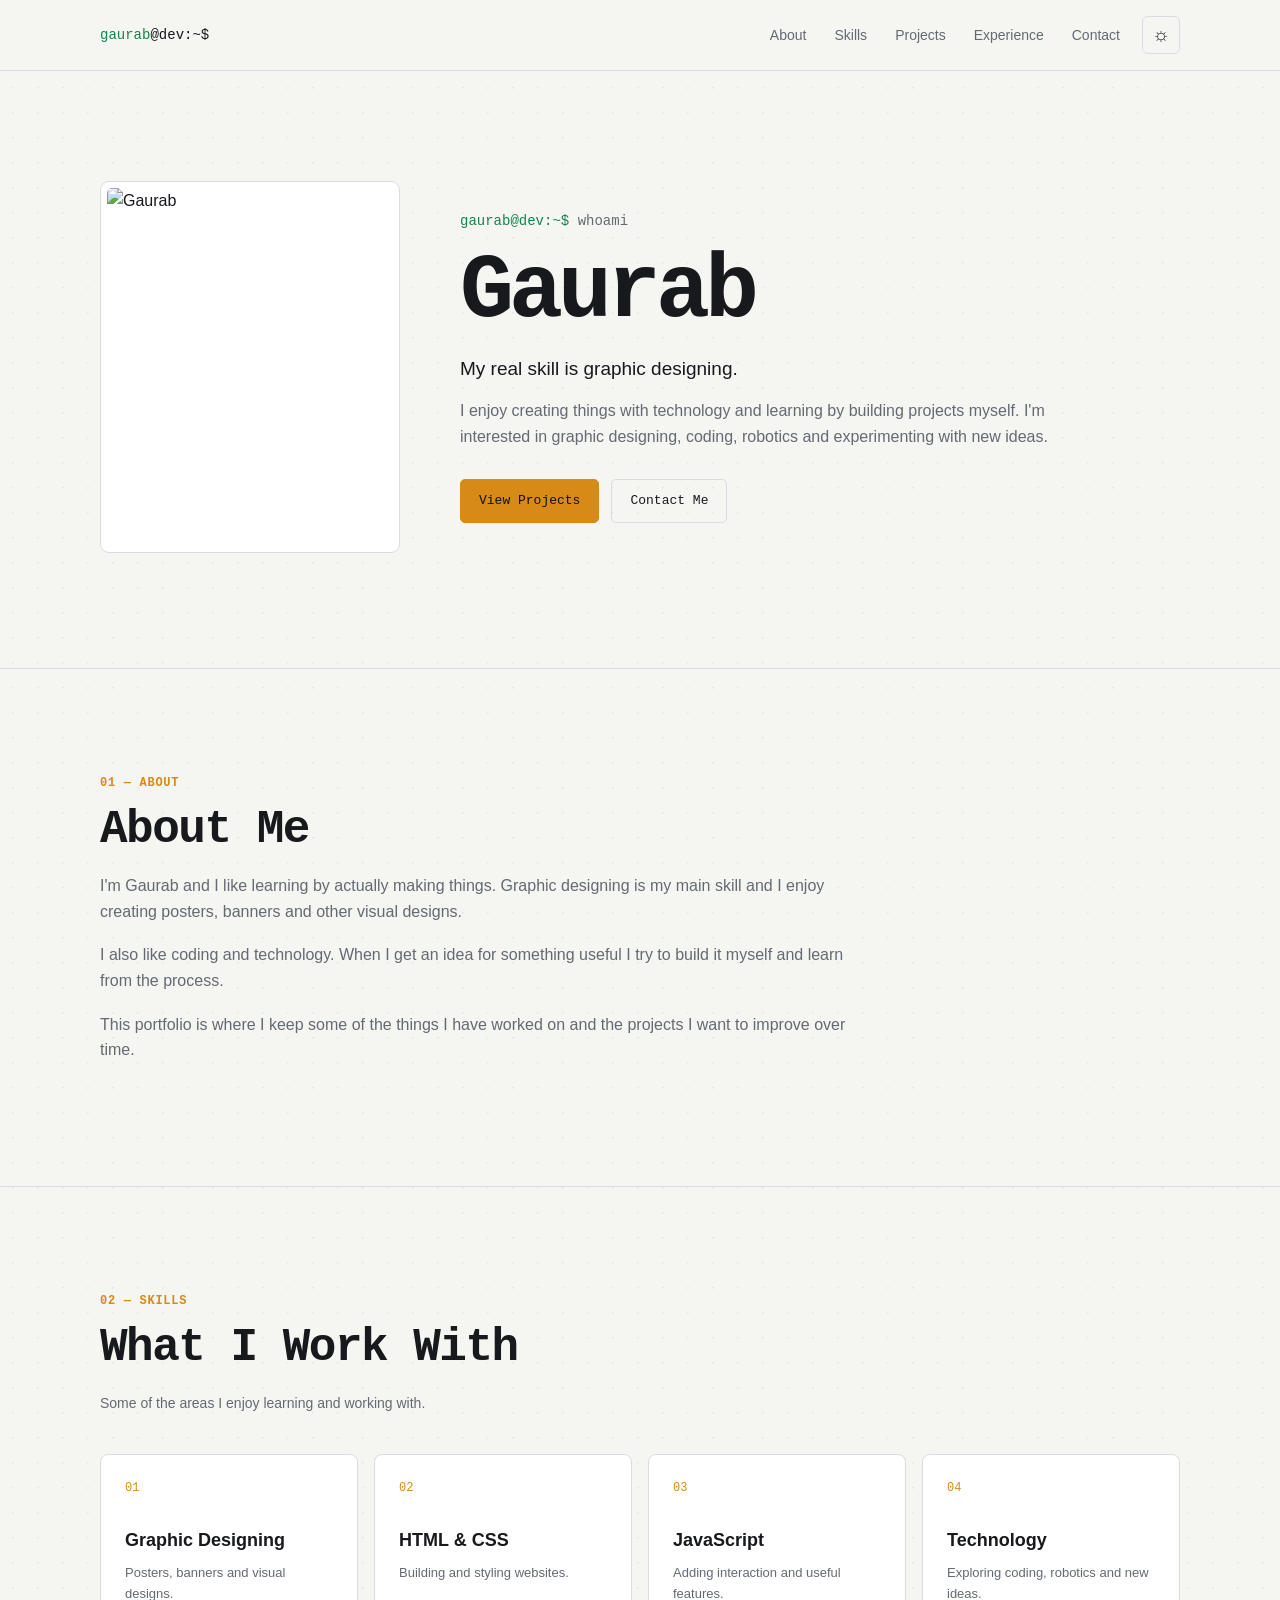
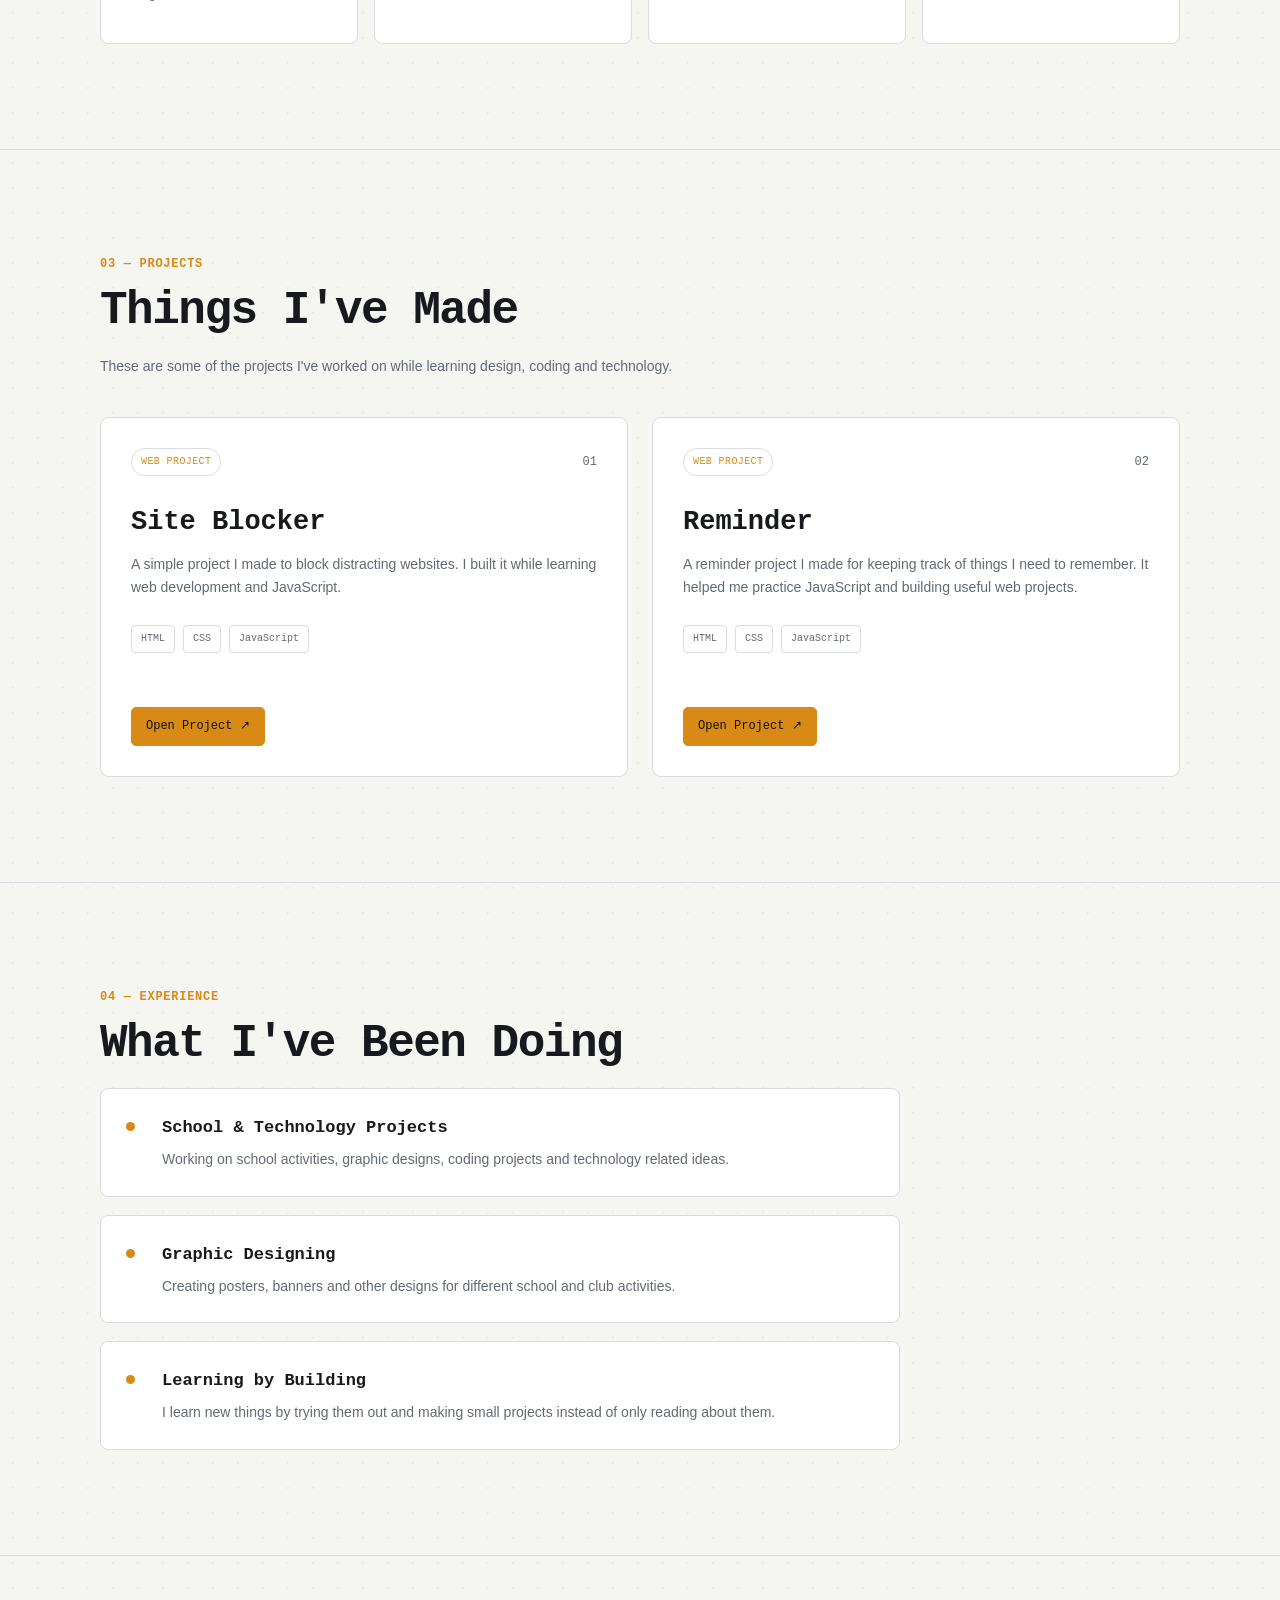
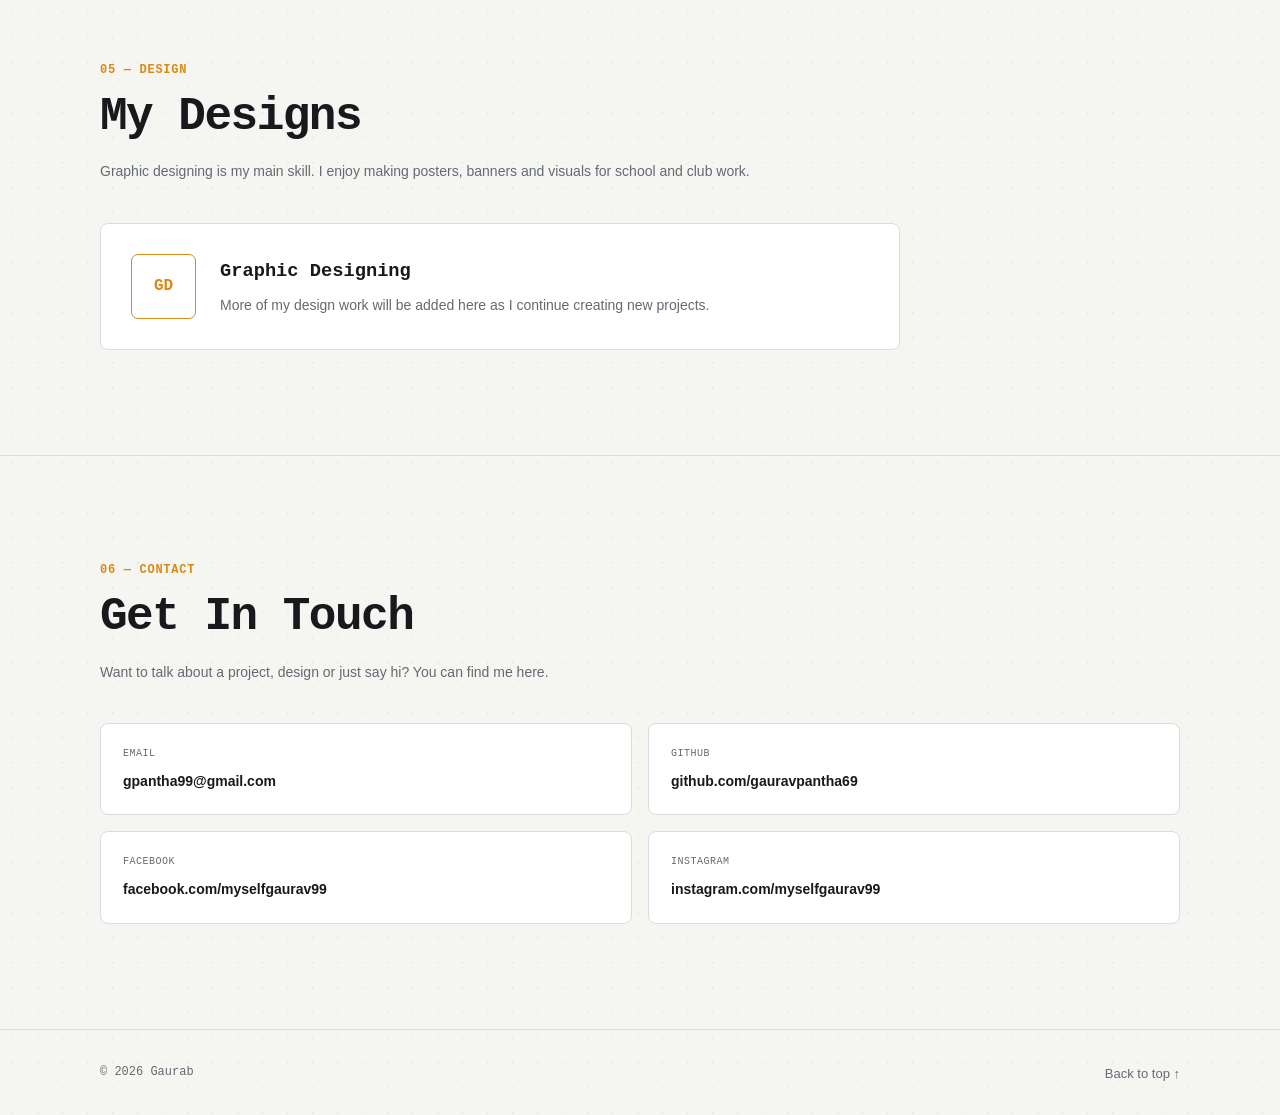
==== commit a46d6a91: "index.html photo updated" ====
--- a/index.html
+++ b/index.html
@@ -82,7 +82,6 @@
 
   <main id="main">
 
-    <!-- ================= HERO ================= -->
 
     <section class="hero" id="home">
 
--- a/style.css
+++ b/style.css
@@ -2,41 +2,51 @@
 
 :root {
   --bg: #101318;
-  --bg-raised: #171b21;
-  --bg-card: #191e25;
-  --text: #f1f3f5;
-  --muted: #969da8;
-  --line: #2a3038;
+  --card: #171b21;
+  --card-hover: #1b2027;
+
+  --text: #f1f2f3;
+  --muted: #8f97a3;
+
+  --line: #292f37;
+
   --accent: #f2a93b;
-  --accent-hover: #ffb84d;
-  --status: #57d68d;
-
-  --font-sans: Arial, Helvetica, sans-serif;
-  --font-mono: "Courier New", Courier, monospace;
-
-  --radius-sm: 6px;
-  --radius-md: 10px;
-  --radius-lg: 14px;
-
-  --shadow: 0 12px 30px rgba(0, 0, 0, 0.18);
+  --accent-hover: #ffbd59;
+
+  --green: #55d88a;
 
   --max-width: 1080px;
-}
+
+  --mono:
+    "Courier New",
+    Courier,
+    monospace;
+
+  --sans:
+    Arial,
+    Helvetica,
+    sans-serif;
+}
+
 
 
 [data-theme="light"] {
+
   --bg: #f5f5f2;
-  --bg-raised: #ffffff;
-  --bg-card: #ffffff;
+  --card: #ffffff;
+  --card-hover: #fafafa;
+
   --text: #17191d;
-  --muted: #626873;
+  --muted: #646a73;
+
   --line: #d9dce1;
-  --accent: #d98a17;
+
+  --accent: #d88a16;
   --accent-hover: #bd7410;
-  --status: #198754;
-
-  --shadow: 0 12px 30px rgba(0, 0, 0, 0.08);
-}
+
+  --green: #16834a;
+}
+
 
 
 
@@ -46,28 +56,38 @@
 
 html {
   scroll-behavior: smooth;
-  scroll-padding-top: 90px;
+  scroll-padding-top: 85px;
 }
 
 body {
   margin: 0;
-  background:
-    radial-gradient(
-      circle at 20% 20%,
-      rgba(255, 255, 255, 0.025) 1px,
-      transparent 1px
-    ),
-    var(--bg);
-
-  background-size: 24px 24px;
 
   color: var(--text);
-  font-family: var(--font-sans);
+  background-color: var(--bg);
+
+  font-family: var(--sans);
+
   line-height: 1.6;
 
   transition:
     background-color 0.25s ease,
     color 0.25s ease;
+
+  background-image:
+    radial-gradient(
+      rgba(255,255,255,0.055) 1px,
+      transparent 1px
+    );
+
+  background-size: 25px 25px;
+}
+
+[data-theme="light"] body {
+  background-image:
+    radial-gradient(
+      rgba(0,0,0,0.055) 1px,
+      transparent 1px
+    );
 }
 
 a {
@@ -75,16 +95,18 @@
 }
 
 img {
+  display: block;
   max-width: 100%;
-  display: block;
-}
-
-button,
-a {
-  -webkit-tap-highlight-color: transparent;
-}
-
-
+}
+
+button {
+  font: inherit;
+}
+
+
+/* =====================================================
+   COMMON
+   ===================================================== */
 
 .wrap {
   width: min(
@@ -92,71 +114,74 @@
     var(--max-width)
   );
 
-  margin-inline: auto;
+  margin: 0 auto;
 }
 
 .section {
-  padding: 100px 0;
+  padding: 105px 0;
+
   border-top: 1px solid var(--line);
-}
-
-.section__title {
-  margin: 0 0 18px;
-  font-size: clamp(2rem, 5vw, 3.2rem);
-  line-height: 1.1;
-  letter-spacing: -0.04em;
-}
-
-.section__intro {
-  max-width: 650px;
-  color: var(--muted);
-  margin: 0 0 40px;
 }
 
 .eyebrow {
   margin: 0 0 12px;
+
   color: var(--accent);
-  font-family: var(--font-mono);
-  font-size: 0.8rem;
-  letter-spacing: 0.08em;
-}
-
-
-
-.skip-link {
-  position: fixed;
-  left: 15px;
-  top: -100px;
-  z-index: 9999;
-
-  padding: 10px 14px;
-
-  background: var(--accent);
-  color: #111;
-
-  border-radius: var(--radius-sm);
-
-  text-decoration: none;
-}
-
-.skip-link:focus {
-  top: 15px;
-}
-
+
+  font-family: var(--mono);
+  font-size: 12px;
+  font-weight: bold;
+
+  letter-spacing: 0.06em;
+}
+
+.section h2 {
+  margin: 0 0 18px;
+
+  font-family: var(--mono);
+
+  font-size: clamp(
+    30px,
+    5vw,
+    46px
+  );
+
+  line-height: 1.1;
+
+  letter-spacing: -1.5px;
+}
+
+.section-intro {
+  max-width: 650px;
+
+  margin: 0 0 40px;
+
+  color: var(--muted);
+
+  font-size: 14px;
+}
+
+
+/* =====================================================
+   HEADER
+   ===================================================== */
 
 .site-header {
   position: sticky;
+
   top: 0;
+
   z-index: 1000;
 
-  background: rgba(16, 19, 24, 0.92);
   border-bottom: 1px solid var(--line);
 
+  background: rgba(16,19,24,0.92);
+
   backdrop-filter: blur(12px);
 }
 
 [data-theme="light"] .site-header {
-  background: rgba(245, 245, 242, 0.92);
+  background: rgba(245,245,242,0.92);
 }
 
 .nav {
@@ -165,56 +190,60 @@
     var(--max-width)
   );
 
-  min-height: 72px;
+  min-height: 70px;
+
   margin: auto;
 
   display: flex;
+
   align-items: center;
+
   justify-content: space-between;
 
   gap: 30px;
 }
 
 .nav__logo {
+  color: var(--text);
+
+  font-family: var(--mono);
+  font-size: 14px;
+
   text-decoration: none;
-  font-family: var(--font-mono);
-  font-size: 0.9rem;
+
   white-space: nowrap;
 }
 
-.nav__prompt {
-  color: var(--status);
-}
-
-.nav__at {
-  color: var(--status);
-}
-
-.nav__colon {
-  color: var(--muted);
+.terminal-green {
+  color: var(--green);
 }
 
 .nav__controls {
   display: flex;
+
   align-items: center;
-  gap: 18px;
-}
-
-
+
+  gap: 22px;
+}
+
+
+/* =====================================================
+   NAV LINKS — SIDE BY SIDE
+   ===================================================== */
 
 .nav__links {
-  list-style: none;
-
   display: flex;
+
   flex-direction: row;
+
   align-items: center;
-  justify-content: center;
 
   gap: 28px;
-  flex-wrap: nowrap;
 
   margin: 0;
   padding: 0;
+
+  list-style: none;
 }
 
 .nav__link {
@@ -226,16 +255,15 @@
 
   color: var(--muted);
 
+  font-size: 14px;
+
   text-decoration: none;
-
-  font-size: 0.92rem;
 
   transition:
     color 0.2s ease;
 }
 
-.nav__link:hover,
-.nav__link.active {
+.nav__link:hover {
   color: var(--text);
 }
 
@@ -243,6 +271,7 @@
   content: "";
 
   position: absolute;
+
   left: 0;
   bottom: 2px;
 
@@ -254,50 +283,49 @@
   transition: width 0.2s ease;
 }
 
-.nav__link:hover::after,
-.nav__link.active::after {
+.nav__link:hover::after {
   width: 100%;
 }
 
 
-
+/* =====================================================
+   THEME BUTTON
+   ===================================================== */
 
 .theme-toggle {
   width: 38px;
   height: 38px;
 
   display: grid;
+
   place-items: center;
 
   border: 1px solid var(--line);
-  border-radius: var(--radius-sm);
+  border-radius: 6px;
 
   background: transparent;
+
   color: var(--text);
 
   cursor: pointer;
 
+  font-size: 19px;
+
   transition:
-    background 0.2s ease,
-    border-color 0.2s ease;
+    border-color 0.2s ease,
+    background 0.2s ease;
 }
 
 .theme-toggle:hover {
-  background: var(--bg-card);
   border-color: var(--accent);
-}
-
-.icon {
-  width: 19px;
-  height: 19px;
-}
-
-.icon-moon {
-  display: none;
-}
-
-
-
+
+  background: var(--card);
+}
+
+
+/* =====================================================
+   MOBILE BURGER
+   ===================================================== */
 
 .nav__burger {
   display: none;
@@ -308,9 +336,10 @@
   padding: 8px;
 
   border: 1px solid var(--line);
-  border-radius: var(--radius-sm);
+  border-radius: 6px;
 
   background: transparent;
+
   cursor: pointer;
 }
 
@@ -323,22 +352,22 @@
   margin: 4px 0;
 
   background: var(--text);
-
-  transition: transform 0.2s ease;
-}
-
-
+}
+
+
+/* =====================================================
+   HERO
+   ===================================================== */
 
 .hero {
-  padding: 105px 0 110px;
+  padding: 110px 0 115px;
 }
 
 .hero__layout {
   display: grid;
 
   grid-template-columns:
-    minmax(220px, 360px)
-    1fr;
+    300px 1fr;
 
   align-items: center;
 
@@ -346,20 +375,18 @@
 }
 
 .hero__photo {
-  margin: 0;
-
   padding: 6px;
 
   border: 1px solid var(--line);
-  border-radius: var(--radius-md);
-
-  background: var(--bg-card);
-
-  box-shadow: var(--shadow);
+
+  border-radius: 9px;
+
+  background: var(--card);
 }
 
 .hero__photo img {
   width: 100%;
+
   aspect-ratio: 4 / 5;
 
   object-fit: cover;
@@ -367,69 +394,60 @@
   border-radius: 5px;
 }
 
-.hero__terminal {
+.terminal-line {
   margin-bottom: 18px;
 
-  font-family: var(--font-mono);
-  font-size: 0.85rem;
-}
-
-.hero__terminal-prompt {
-  color: var(--status);
-}
-
-.hero__cursor {
-  display: inline-block;
-
-  width: 7px;
-  height: 16px;
-
-  margin-left: 3px;
-
-  vertical-align: middle;
-
-  background: var(--accent);
-
-  animation: blink 1s steps(1) infinite;
-}
-
-@keyframes blink {
-  50% {
-    opacity: 0;
-  }
-}
-
-.hero__name {
-  margin: 0 0 15px;
-
-  font-size: clamp(3.5rem, 9vw, 6.5rem);
+  font-family: var(--mono);
+
+  font-size: 14px;
+
+  color: var(--muted);
+}
+
+.hero h1 {
+  margin: 0 0 18px;
+
+  font-family: var(--mono);
+
+  font-size: clamp(
+    55px,
+    9vw,
+    90px
+  );
 
   line-height: 0.95;
 
-  letter-spacing: -0.07em;
+  letter-spacing: -5px;
 }
 
 .hero__tagline {
   margin: 0 0 14px;
 
-  font-size: 1.2rem;
-}
-
-.hero__desc {
-  max-width: 620px;
+  font-size: 19px;
+}
+
+.hero__description {
+  max-width: 600px;
 
   margin: 0 0 30px;
 
   color: var(--muted);
-}
-
-.hero__actions {
+
+  font-size: 16px;
+}
+
+.hero__buttons {
   display: flex;
+
   flex-wrap: wrap;
+
   gap: 12px;
 }
 
 
+/* =====================================================
+   BUTTONS
+   ===================================================== */
 
 .btn {
   display: inline-flex;
@@ -441,15 +459,13 @@
 
   padding: 10px 18px;
 
-  border: 1px solid transparent;
-  border-radius: var(--radius-sm);
-
-  font-family: var(--font-mono);
-  font-size: 0.85rem;
+  border-radius: 5px;
+
+  font-family: var(--mono);
+
+  font-size: 13px;
 
   text-decoration: none;
-
-  cursor: pointer;
 
   transition:
     transform 0.2s ease,
@@ -461,63 +477,51 @@
   transform: translateY(-2px);
 }
 
-.btn--primary {
+.btn-primary {
   background: var(--accent);
+
   color: #111;
-}
-
-.btn--primary:hover {
+
+  border: 1px solid var(--accent);
+}
+
+.btn-primary:hover {
   background: var(--accent-hover);
 }
 
-.btn--ghost {
-  border-color: var(--line);
+.btn-secondary {
+  background: transparent;
+
   color: var(--text);
-  background: transparent;
-}
-
-.btn--ghost:hover {
+
+  border: 1px solid var(--line);
+}
+
+.btn-secondary:hover {
   border-color: var(--accent);
 }
 
-.btn--small {
-  min-height: 38px;
-  padding: 8px 13px;
-  font-size: 0.78rem;
-
-  background: var(--accent);
-  color: #111;
-}
-
-.btn--small-ghost {
-  background: transparent;
-  color: var(--text);
-  border-color: var(--line);
-}
-
-.btn--small-ghost:hover {
-  border-color: var(--accent);
-}
-
-
-
-
-.about__content {
+
+/* =====================================================
+   ABOUT
+   ===================================================== */
+
+.about-content {
   max-width: 760px;
-
-  display: grid;
-  gap: 18px;
-}
-
-.about__content p {
-  margin: 0;
-
-  color: var(--muted);
-
-  font-size: 1.05rem;
-}
-
-
+}
+
+.about-content p {
+  margin: 0 0 18px;
+
+  color: var(--muted);
+
+  font-size: 16px;
+}
+
+
+/* =====================================================
+   SKILLS
+   ===================================================== */
 
 .skills-grid {
   display: grid;
@@ -529,16 +533,15 @@
 }
 
 .skill-card {
-  position: relative;
-
   min-height: 190px;
 
   padding: 24px;
 
   border: 1px solid var(--line);
-  border-radius: var(--radius-md);
-
-  background: var(--bg-card);
+
+  border-radius: 8px;
+
+  background: var(--card);
 
   transition:
     transform 0.2s ease,
@@ -547,306 +550,427 @@
 
 .skill-card:hover {
   transform: translateY(-4px);
+
   border-color: var(--accent);
 }
 
-.skill-card__mark {
+.skill-number {
   display: block;
 
   margin-bottom: 28px;
 
   color: var(--accent);
 
-  font-family: var(--font-mono);
-  font-size: 0.75rem;
-}
-
-.skill-card__name {
+  font-family: var(--mono);
+
+  font-size: 12px;
+}
+
+.skill-card h3 {
   margin: 0 0 8px;
 
-  font-size: 1.05rem;
-}
-
-.skill-card__note {
+  font-size: 18px;
+}
+
+.skill-card p {
   margin: 0;
 
   color: var(--muted);
 
-  font-size: 0.88rem;
-}
-
-
-
+  font-size: 13px;
+}
+
+
+/* =====================================================
+   PROJECTS
+   ===================================================== */
 
 .projects-grid {
-  display: grid;
+  display: grid !important;
 
   grid-template-columns:
     repeat(2, minmax(0, 1fr));
 
-  gap: 20px;
+  gap: 24px;
+
+  margin-top: 35px;
 }
 
 .project-card {
-  position: relative;
+  display: flex !important;
+
+  visibility: visible !important;
+
+  opacity: 1 !important;
+
+  flex-direction: column;
 
   min-height: 360px;
 
   padding: 30px;
 
   border: 1px solid var(--line);
-  border-radius: var(--radius-md);
-
-  background: var(--bg-card);
-
-  box-shadow: var(--shadow);
-
+
+  border-radius: 9px;
+
+  background: var(--card);
+
+  color: var(--text);
+
+  transition:
+    transform 0.2s ease,
+    border-color 0.2s ease,
+    background 0.2s ease;
+}
+
+.project-card:hover {
+  transform: translateY(-5px);
+
+  border-color: var(--accent);
+
+  background: var(--card-hover);
+}
+
+.project-top {
   display: flex;
+
+  align-items: center;
+
+  justify-content: space-between;
+
+  margin-bottom: 30px;
+}
+
+.project-type {
+  padding: 5px 9px;
+
+  border: 1px solid var(--line);
+
+  border-radius: 20px;
+
+  color: var(--accent);
+
+  font-family: var(--mono);
+
+  font-size: 10px;
+
+  letter-spacing: 0.04em;
+}
+
+.project-number {
+  color: var(--muted);
+
+  font-family: var(--mono);
+
+  font-size: 12px;
+}
+
+.project-card h3 {
+  margin: 0 0 14px;
+
+  font-family: var(--mono);
+
+  font-size: 27px;
+
+  line-height: 1.2;
+}
+
+.project-card p {
+  margin: 0 0 25px;
+
+  color: var(--muted);
+
+  font-size: 14px;
+
+  line-height: 1.7;
+}
+
+.project-tech {
+  display: flex !important;
+
+  flex-wrap: wrap;
+
+  gap: 8px;
+
+  margin-bottom: 30px;
+}
+
+.project-tech span {
+  padding: 5px 9px;
+
+  border: 1px solid var(--line);
+
+  border-radius: 4px;
+
+  color: var(--muted);
+
+  font-family: var(--mono);
+
+  font-size: 10px;
+}
+
+.project-button {
+  display: inline-flex;
+
+  align-items: center;
+
+  width: fit-content;
+
+  margin-top: auto;
+
+  padding: 9px 14px;
+
+  border: 1px solid var(--accent);
+
+  border-radius: 5px;
+
+  background: var(--accent);
+
+  color: #111;
+
+  font-family: var(--mono);
+
+  font-size: 12px;
+
+  text-decoration: none;
+
+  transition:
+    background 0.2s ease,
+    transform 0.2s ease;
+}
+
+.project-button:hover {
+  background: var(--accent-hover);
+
+  transform: translateY(-2px);
+}
+
+
+/* =====================================================
+   EXPERIENCE
+   ===================================================== */
+
+.experience-box {
+  max-width: 800px;
+
+  display: grid;
+
+  gap: 18px;
+}
+
+.experience-item {
+  display: grid;
+
+  grid-template-columns: 18px 1fr;
+
+  gap: 18px;
+
+  padding: 25px;
+
+  border: 1px solid var(--line);
+
+  border-radius: 8px;
+
+  background: var(--card);
+}
+
+.experience-dot {
+  width: 9px;
+  height: 9px;
+
+  margin-top: 8px;
+
+  border-radius: 50%;
+
+  background: var(--accent);
+}
+
+.experience-item h3 {
+  margin: 0 0 7px;
+
+  font-family: var(--mono);
+
+  font-size: 17px;
+}
+
+.experience-item p {
+  margin: 0;
+
+  color: var(--muted);
+
+  font-size: 14px;
+}
+
+
+/* =====================================================
+   DESIGN
+   ===================================================== */
+
+.design-note {
+  display: flex;
+
+  align-items: center;
+
+  gap: 24px;
+
+  max-width: 800px;
+
+  padding: 30px;
+
+  border: 1px solid var(--line);
+
+  border-radius: 8px;
+
+  background: var(--card);
+}
+
+.design-mark {
+  display: grid;
+
+  place-items: center;
+
+  width: 65px;
+  height: 65px;
+
+  flex-shrink: 0;
+
+  border: 1px solid var(--accent);
+
+  border-radius: 7px;
+
+  color: var(--accent);
+
+  font-family: var(--mono);
+
+  font-weight: bold;
+}
+
+.design-note h3 {
+  margin: 0 0 7px;
+
+  font-family: var(--mono);
+}
+
+.design-note p {
+  margin: 0;
+
+  color: var(--muted);
+
+  font-size: 14px;
+}
+
+
+/* =====================================================
+   CONTACT
+   ===================================================== */
+
+.contact-grid {
+  display: grid;
+
+  grid-template-columns:
+    repeat(2, 1fr);
+
+  gap: 16px;
+}
+
+.contact-card {
+  display: flex;
+
   flex-direction: column;
+
+  gap: 8px;
+
+  padding: 22px;
+
+  border: 1px solid var(--line);
+
+  border-radius: 8px;
+
+  background: var(--card);
+
+  text-decoration: none;
 
   transition:
     transform 0.2s ease,
     border-color 0.2s ease;
 }
 
-.project-card:hover {
-  transform: translateY(-5px);
+.contact-card:hover {
+  transform: translateY(-3px);
+
   border-color: var(--accent);
 }
 
-.project-card__pins {
+.contact-card span {
+  color: var(--muted);
+
+  font-family: var(--mono);
+
+  font-size: 10px;
+
+  letter-spacing: 0.05em;
+}
+
+.contact-card strong {
+  font-size: 14px;
+
+  word-break: break-word;
+}
+
+
+/* =====================================================
+   FOOTER
+   ===================================================== */
+
+.footer {
+  padding: 30px 0;
+
+  border-top: 1px solid var(--line);
+}
+
+.footer-inner {
   display: flex;
-  gap: 7px;
-
-  margin-bottom: 28px;
-}
-
-.project-card__pins span {
-  width: 8px;
-  height: 8px;
-
-  border-radius: 50%;
-
-  background: var(--line);
-}
-
-.project-card__badge {
-  display: inline-block;
-
-  width: fit-content;
-
-  margin-bottom: 14px;
-
-  padding: 4px 9px;
-
-  border: 1px solid var(--line);
-  border-radius: 999px;
-
+
+  align-items: center;
+
+  justify-content: space-between;
+
+  gap: 20px;
+}
+
+.footer p {
+  margin: 0;
+
+  color: var(--muted);
+
+  font-family: var(--mono);
+
+  font-size: 12px;
+}
+
+.footer a {
+  color: var(--muted);
+
+  font-size: 13px;
+
+  text-decoration: none;
+}
+
+.footer a:hover {
   color: var(--accent);
-
-  font-family: var(--font-mono);
-  font-size: 0.7rem;
-}
-
-.project-card__title {
-  margin: 0 0 12px;
-
-  font-size: 1.5rem;
-
-  letter-spacing: -0.02em;
-}
-
-.project-card__desc {
-  margin: 0 0 20px;
-
-  color: var(--muted);
-
-  font-size: 0.92rem;
-}
-
-.project-card__tech {
-  display: flex;
-
-  flex-wrap: wrap;
-
-  gap: 8px;
-
-  list-style: none;
-
-  margin: 0 0 25px;
-  padding: 0;
-}
-
-.project-card__tech li {
-  padding: 5px 9px;
-
-  border: 1px solid var(--line);
-  border-radius: var(--radius-sm);
-
-  color: var(--muted);
-
-  font-family: var(--font-mono);
-  font-size: 0.7rem;
-}
-
-.project-card__actions {
-  display: flex;
-
-  flex-wrap: wrap;
-
-  gap: 8px;
-
-  margin-top: auto;
-}
-
-
-
-.empty-state {
-  max-width: 760px;
-
-  padding: 28px;
-
-  border: 1px dashed var(--line);
-  border-radius: var(--radius-md);
-
-  background: var(--bg-card);
-}
-
-.empty-state__text {
-  margin: 0;
-
-  color: var(--muted);
-}
-
-
-
-.contact-grid {
-  display: grid;
-
-  grid-template-columns:
-    repeat(2, minmax(0, 1fr));
-
-  gap: 16px;
-}
-
-.contact-card {
-  padding: 22px;
-
-  border: 1px solid var(--line);
-  border-radius: var(--radius-md);
-
-  background: var(--bg-card);
-}
-
-.contact-card__label {
-  display: block;
-
-  margin-bottom: 8px;
-
-  color: var(--muted);
-
-  font-family: var(--font-mono);
-  font-size: 0.75rem;
-}
-
-.contact-card__row {
-  display: flex;
-
-  align-items: center;
-
-  justify-content: space-between;
-
-  gap: 12px;
-}
-
-.contact-card__value {
-  color: var(--text);
-
-  font-size: 0.95rem;
-
-  word-break: break-word;
-
-  text-decoration: none;
-}
-
-.contact-card__value:hover {
-  color: var(--accent);
-}
-
-.copy-btn {
-  flex-shrink: 0;
-
-  padding: 6px 10px;
-
-  border: 1px solid var(--line);
-  border-radius: var(--radius-sm);
-
-  background: transparent;
-  color: var(--muted);
-
-  cursor: pointer;
-
-  font-family: var(--font-mono);
-  font-size: 0.7rem;
-}
-
-.copy-btn:hover {
-  border-color: var(--accent);
-  color: var(--accent);
-}
-
-
-
-.site-footer {
-  border-top: 1px solid var(--line);
-
-  padding: 30px 0;
-}
-
-.site-footer__inner {
-  display: flex;
-
-  align-items: center;
-
-  justify-content: space-between;
-
-  gap: 20px;
-}
-
-.site-footer__copy {
-  margin: 0;
-
-  color: var(--muted);
-
-  font-family: var(--font-mono);
-  font-size: 0.78rem;
-}
-
-.site-footer__links {
-  display: flex;
-
-  gap: 20px;
-}
-
-.site-footer__links a {
-  color: var(--muted);
-
-  font-size: 0.85rem;
-
-  text-decoration: none;
-}
-
-.site-footer__links a:hover {
-  color: var(--accent);
-}
-
-
-
+}
+
+
+/* =====================================================
+   MOBILE
+   ===================================================== */
 
 @media (max-width: 900px) {
 
   .hero__layout {
-    grid-template-columns: 280px 1fr;
+    grid-template-columns:
+      250px 1fr;
+
     gap: 35px;
   }
 
@@ -871,16 +995,19 @@
     );
   }
 
-  .site-header {
-    position: sticky;
-  }
-
   .nav {
     min-height: 64px;
   }
 
 
+  /* Mobile navigation */
+
+  .nav__burger {
+    display: block;
+  }
+
   .nav__links {
+
     position: fixed;
 
     top: 64px;
@@ -901,42 +1028,43 @@
 
     border-bottom: 1px solid var(--line);
 
-    transform: translateY(-15px);
-
     opacity: 0;
 
     visibility: hidden;
 
     pointer-events: none;
+
+    transform: translateY(-10px);
 
     transition:
       opacity 0.2s ease,
-      transform 0.2s ease;
+      transform 0.2s ease,
       visibility 0.2s ease;
   }
 
   .nav__links.is-open {
+
+    opacity: 1;
+
+    visibility: visible;
+
+    pointer-events: auto;
+
     transform: translateY(0);
-
-    opacity: 1;
-
-    visibility: visible;
-
-    pointer-events: auto;
   }
 
   .nav__link {
+
     padding: 14px 4px;
 
     border-bottom: 1px solid var(--line);
   }
 
-  .nav__burger {
-    display: block;
-  }
+
+  /* Hero */
 
   .hero {
-    padding: 70px 0 80px;
+    padding: 75px 0 85px;
   }
 
   .hero__layout {
@@ -949,13 +1077,15 @@
     width: min(280px, 100%);
   }
 
-  .hero__name {
-    font-size: clamp(3.2rem, 17vw, 5rem);
-  }
+
+  /* Projects */
 
   .projects-grid {
-    grid-template-columns: 1fr;
-  }
+    grid-template-columns: 1fr !important;
+  }
+
+
+  /* Contact */
 
   .contact-grid {
     grid-template-columns: 1fr;
@@ -970,36 +1100,51 @@
     padding: 75px 0;
   }
 
+  .nav__logo {
+    font-size: 12px;
+  }
+
+  .hero h1 {
+    font-size: 58px;
+
+    letter-spacing: -3px;
+  }
+
+  .hero__buttons {
+    flex-direction: column;
+  }
+
+  .btn {
+    width: 100%;
+  }
+
   .skills-grid {
     grid-template-columns: 1fr;
   }
 
-  .hero__actions {
+  .project-card {
+    min-height: 330px;
+
+    padding: 24px;
+  }
+
+  .project-card h3 {
+    font-size: 24px;
+  }
+
+  .design-note {
+    align-items: flex-start;
+
     flex-direction: column;
-    align-items: stretch;
-  }
-
-  .btn {
-    width: 100%;
-  }
-
-  .contact-card__row {
+  }
+
+  .footer-inner {
     align-items: flex-start;
+
     flex-direction: column;
   }
 
-  .site-footer__inner {
-    align-items: flex-start;
-    flex-direction: column;
-  }
-
-  .site-footer__links {
-    flex-direction: column;
-    gap: 8px;
-  }
-
-}
-
+}
 
 
 
@@ -1012,9 +1157,7 @@
   *,
   *::before,
   *::after {
-    animation-duration: 0.01ms !important;
-    animation-iteration-count: 1 !important;
-    transition-duration: 0.01ms !important;
-  }
-
-}
+    transition: none !important;
+  }
+
+}
